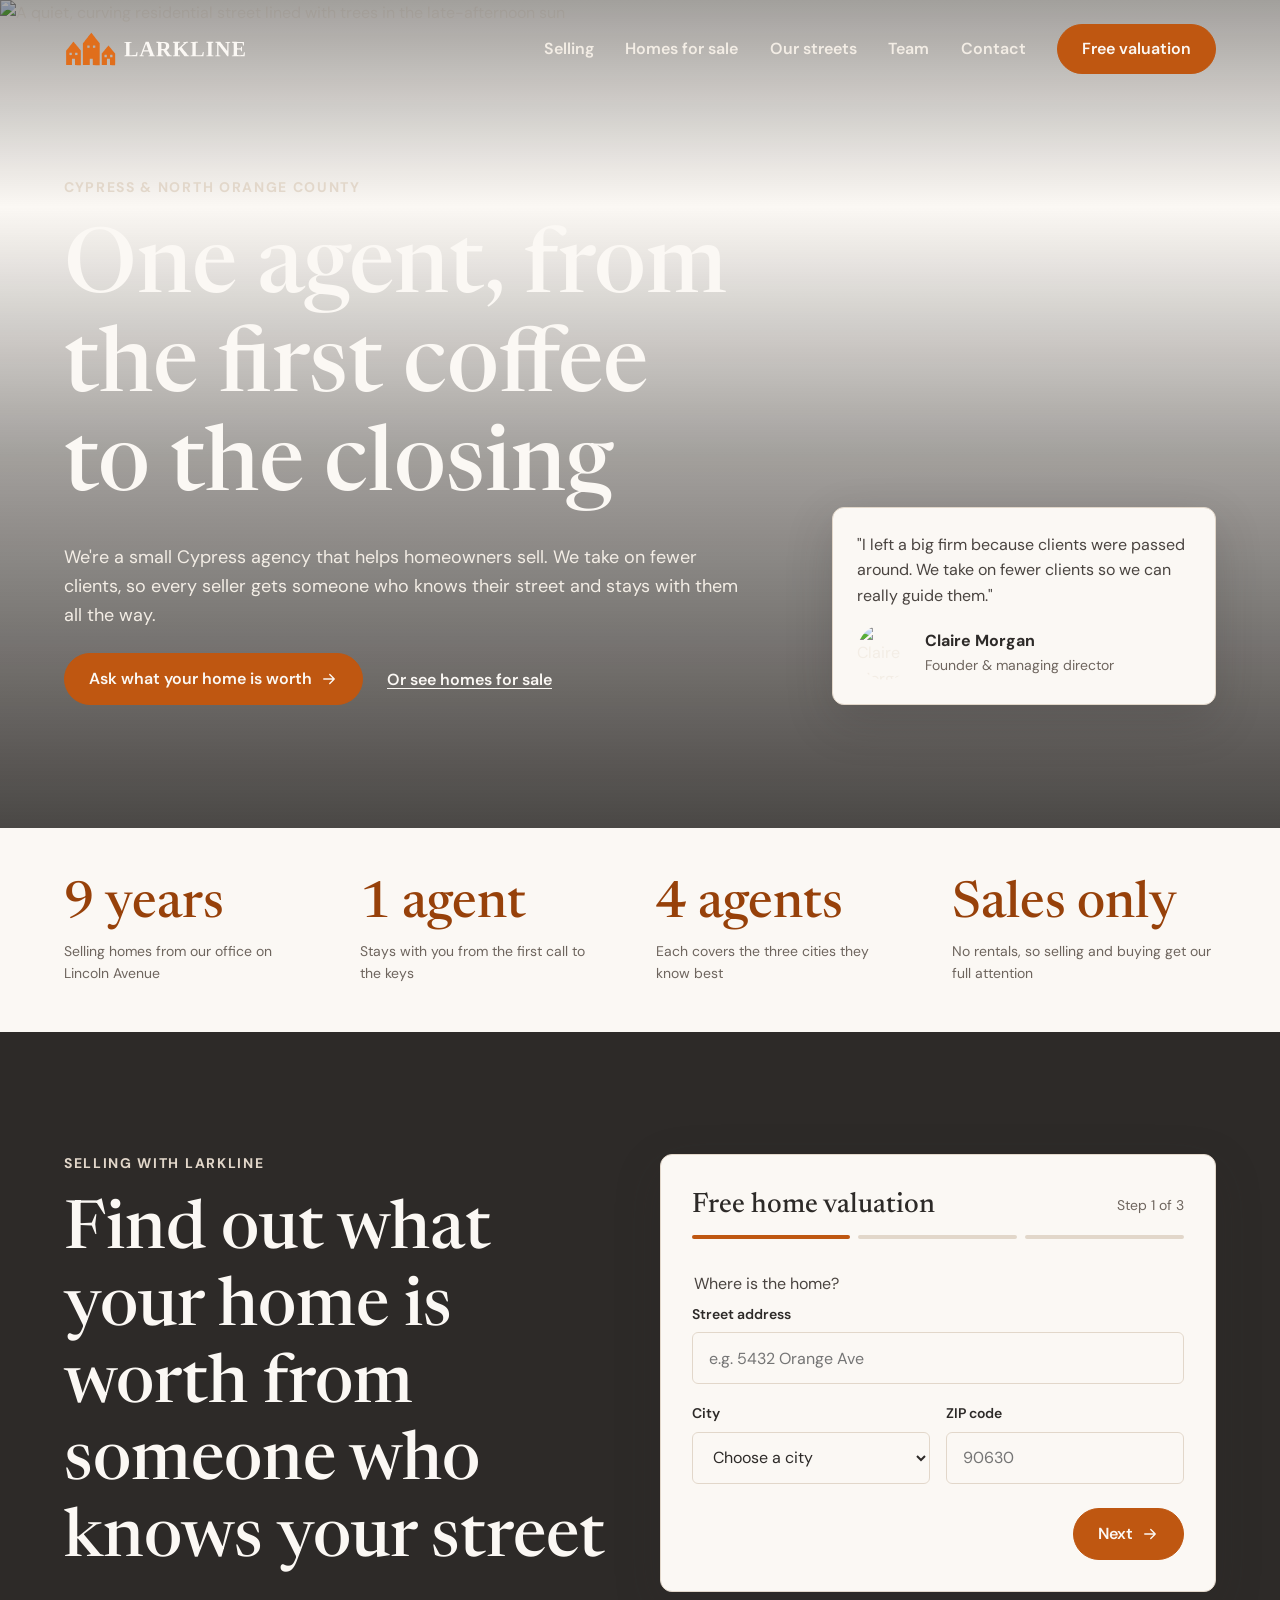
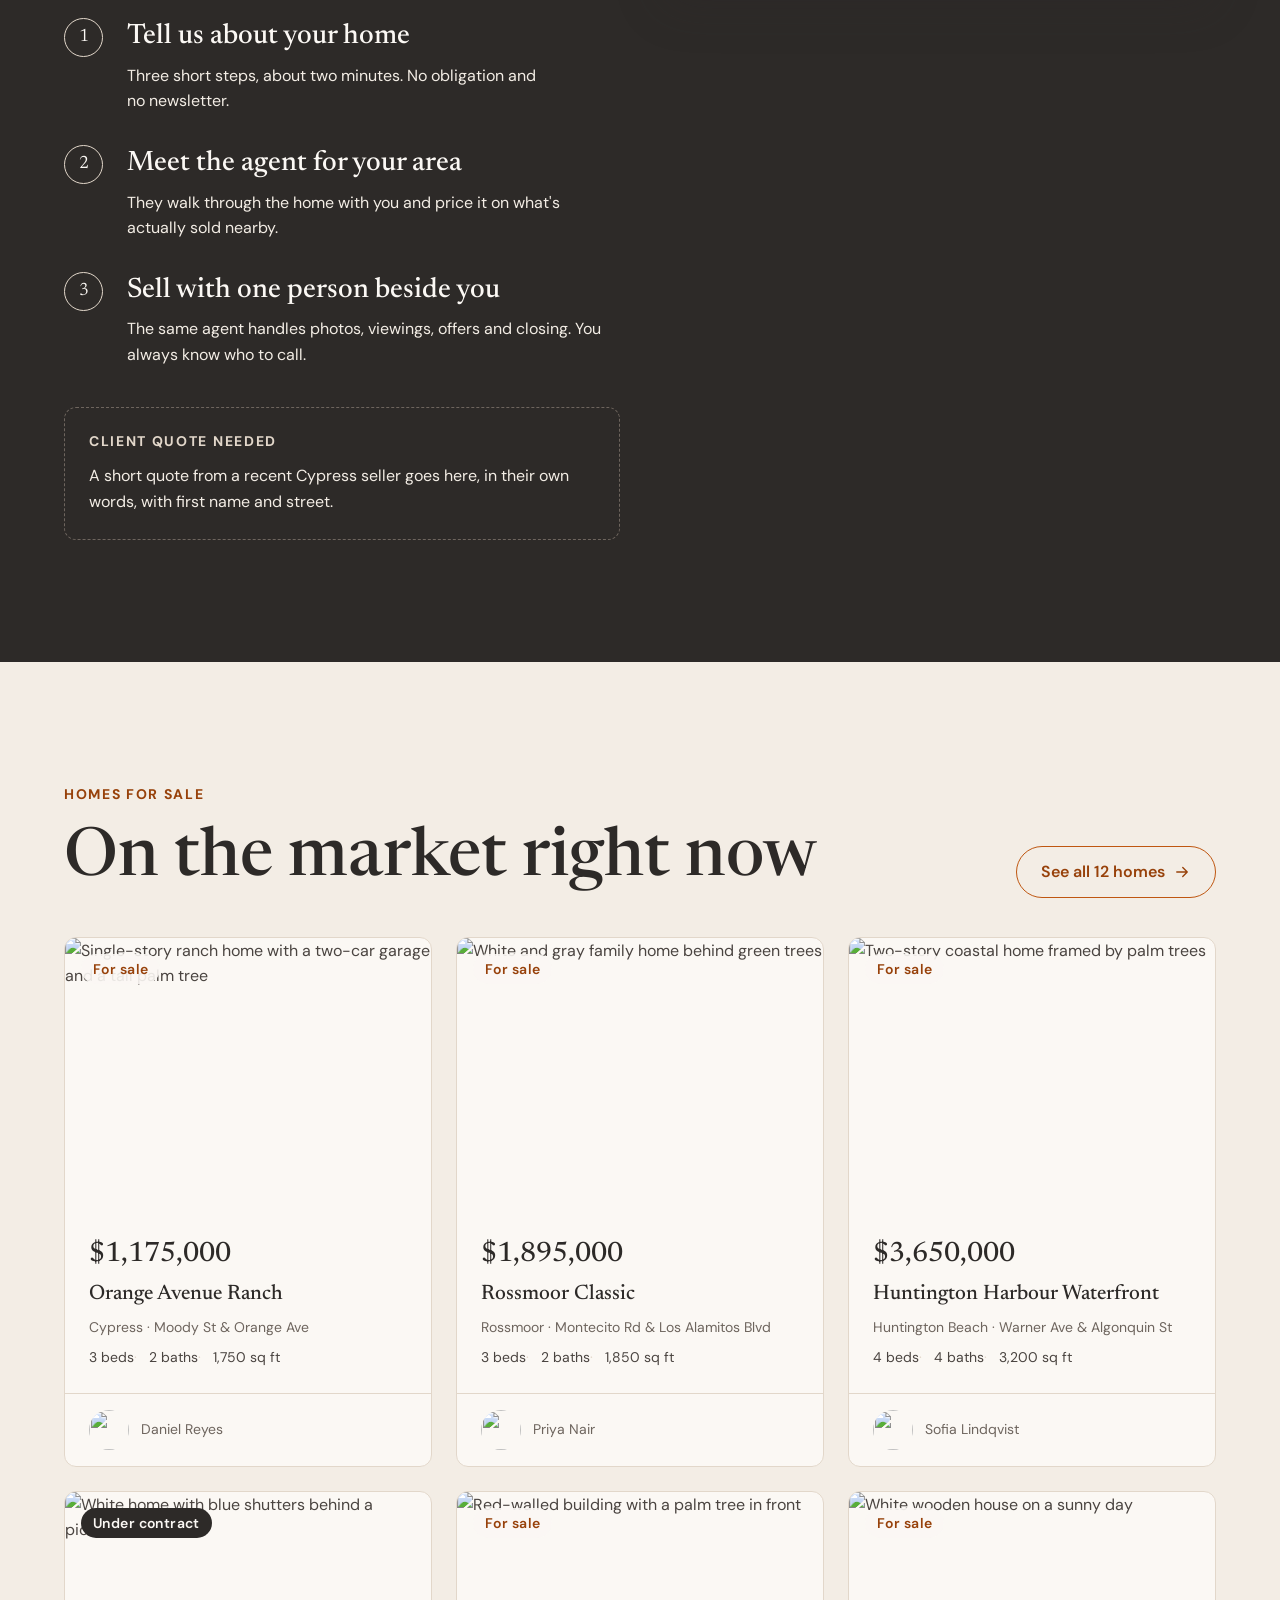
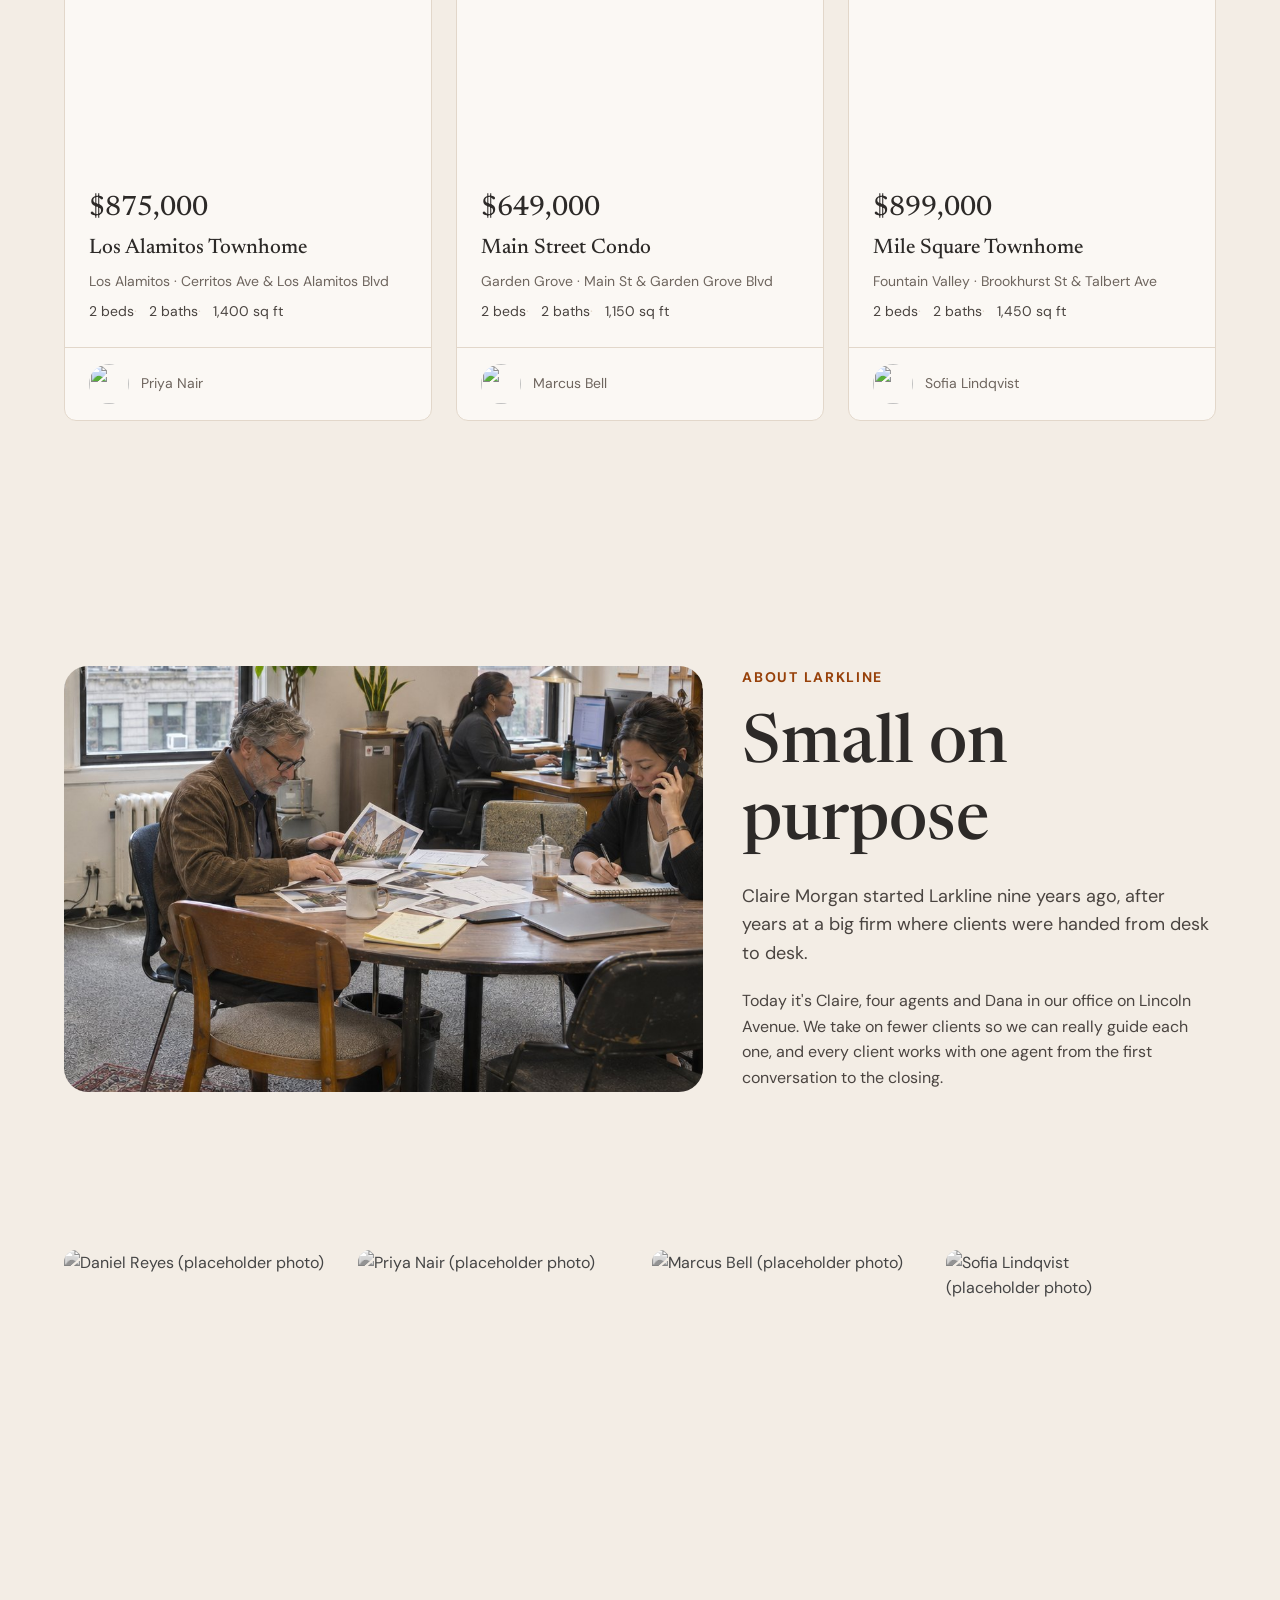
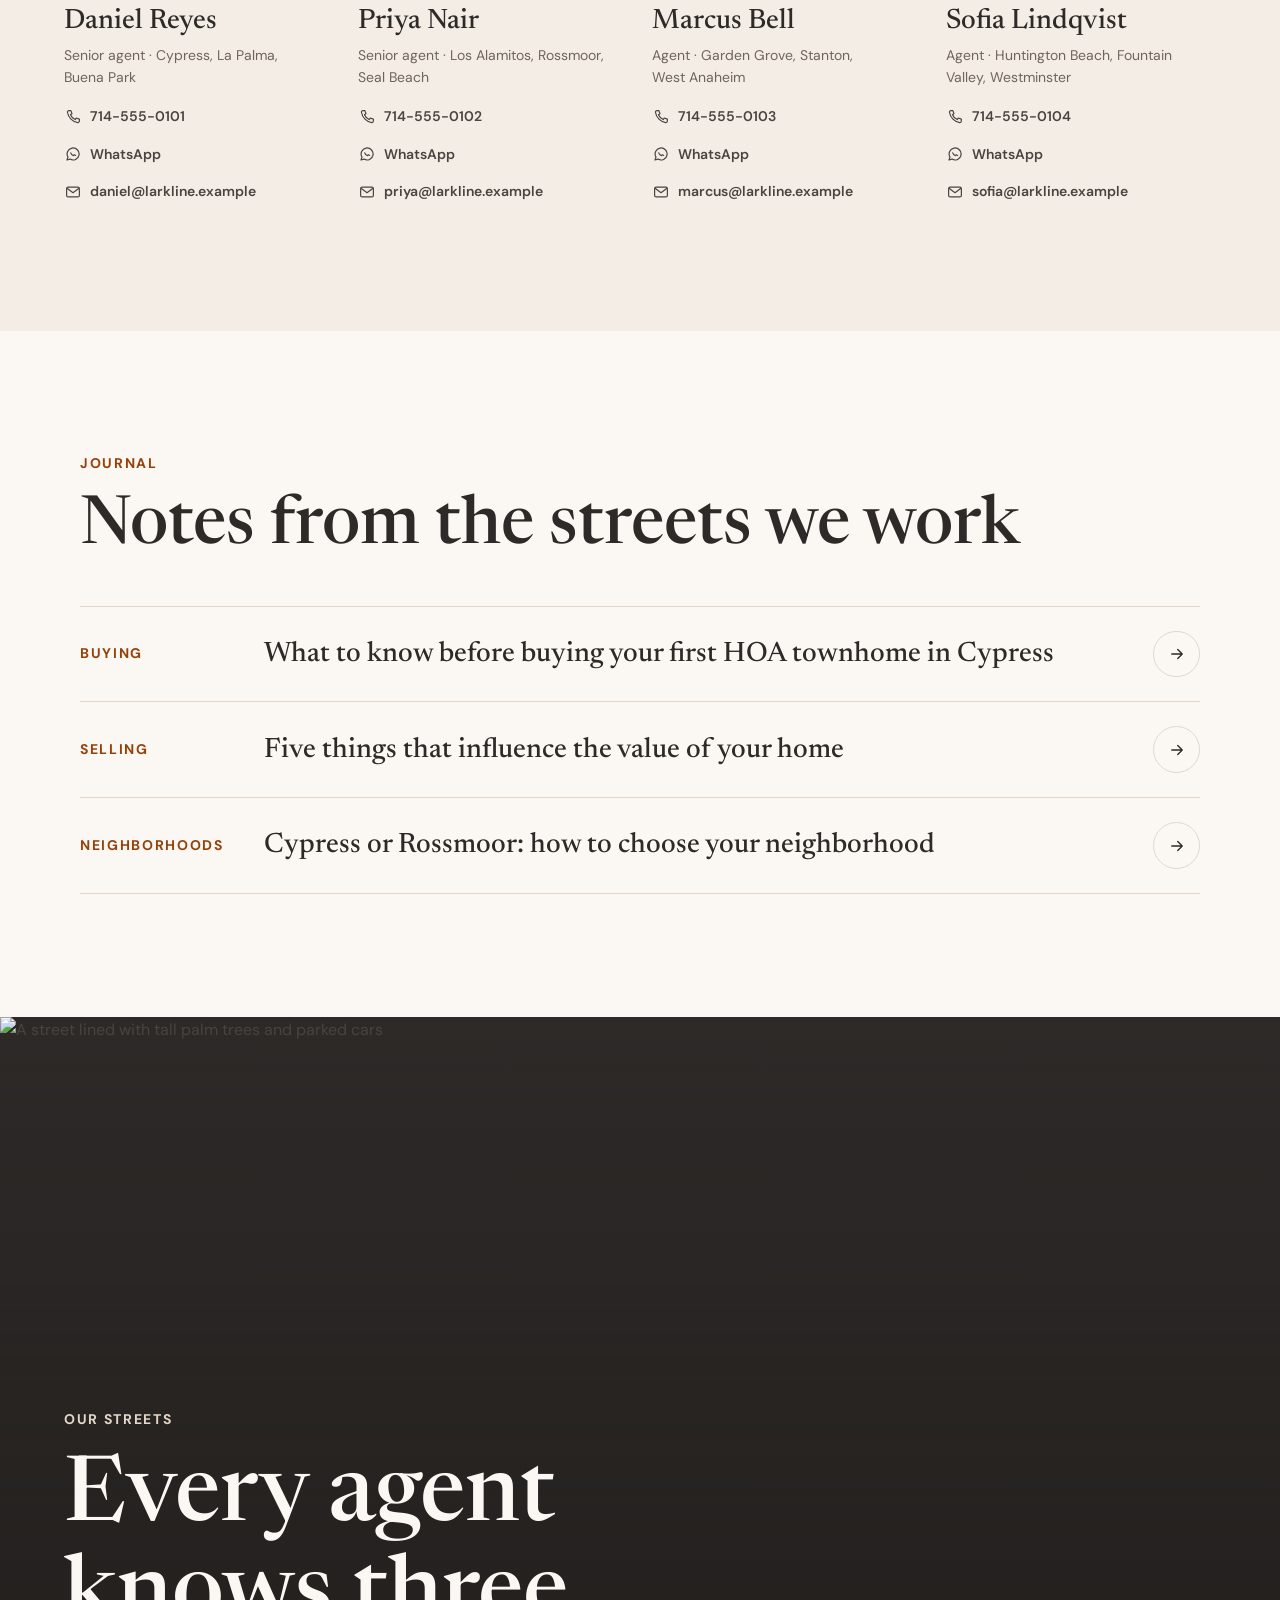
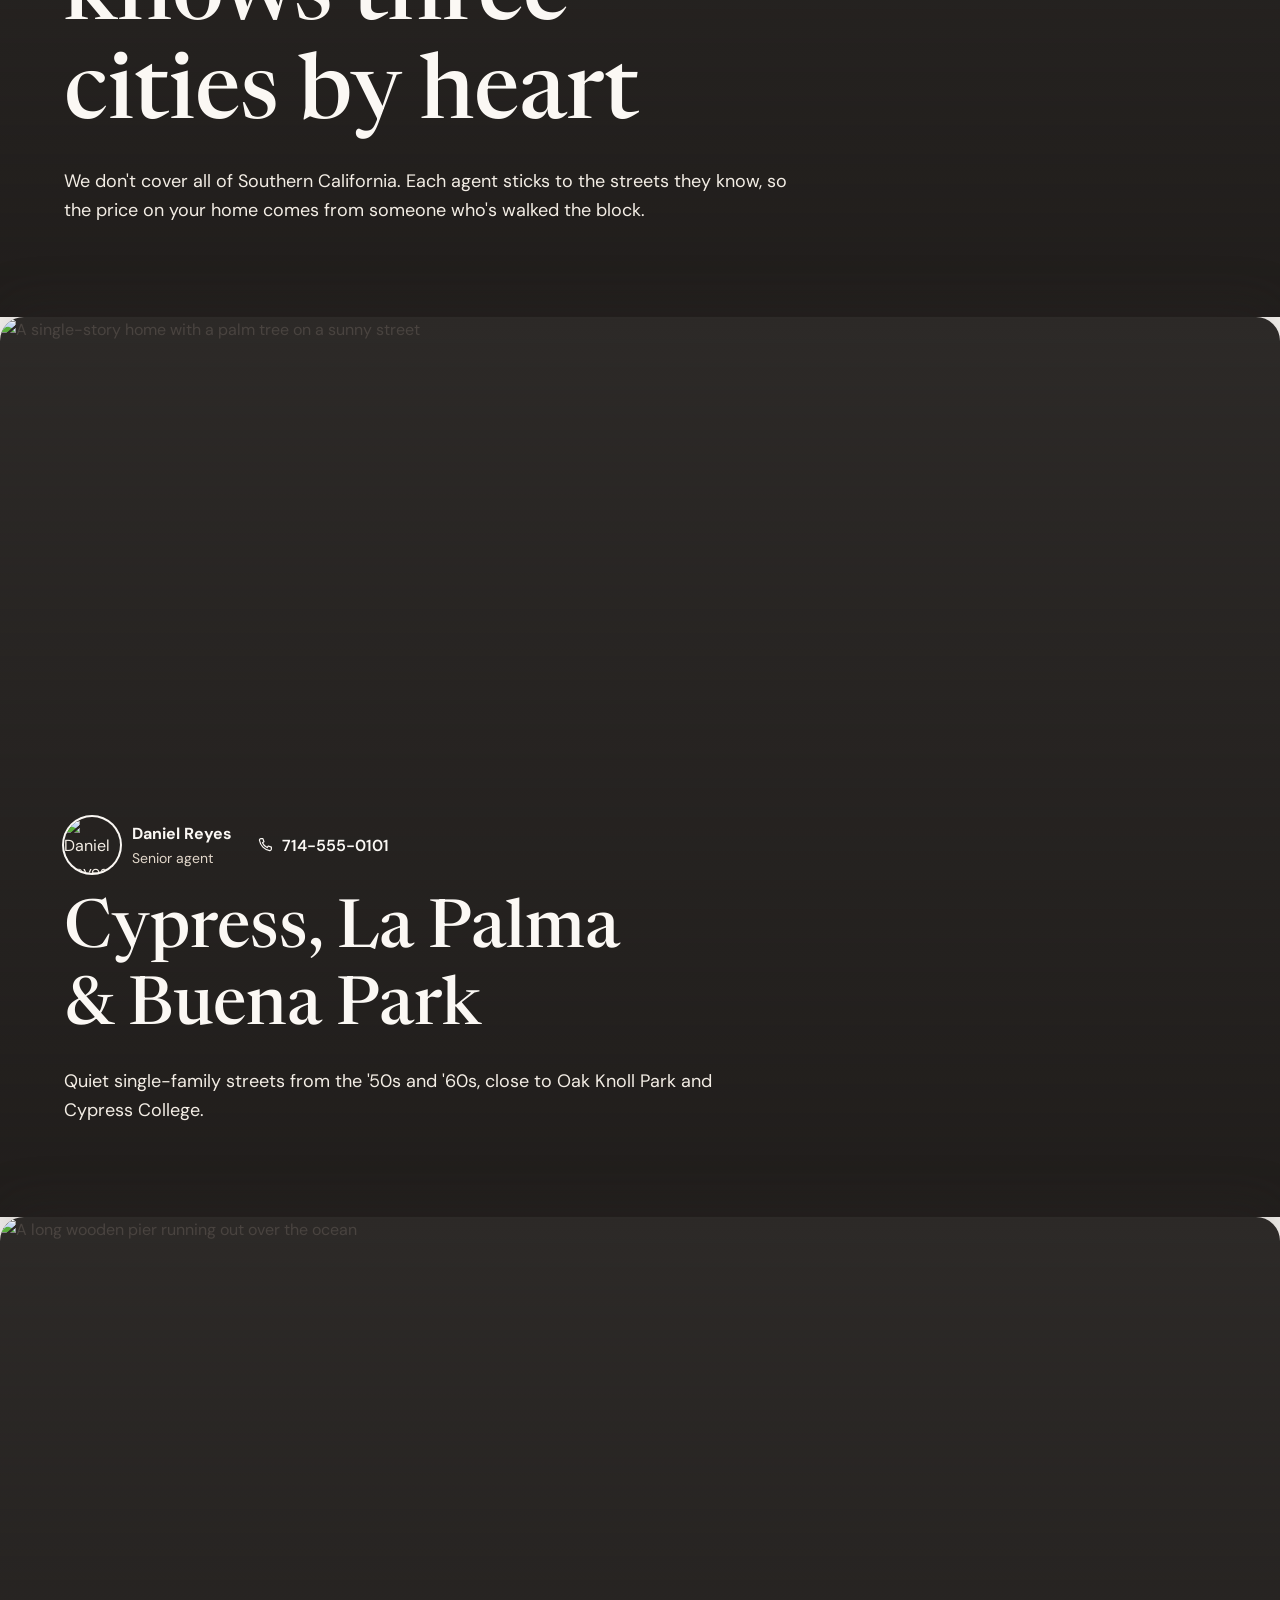
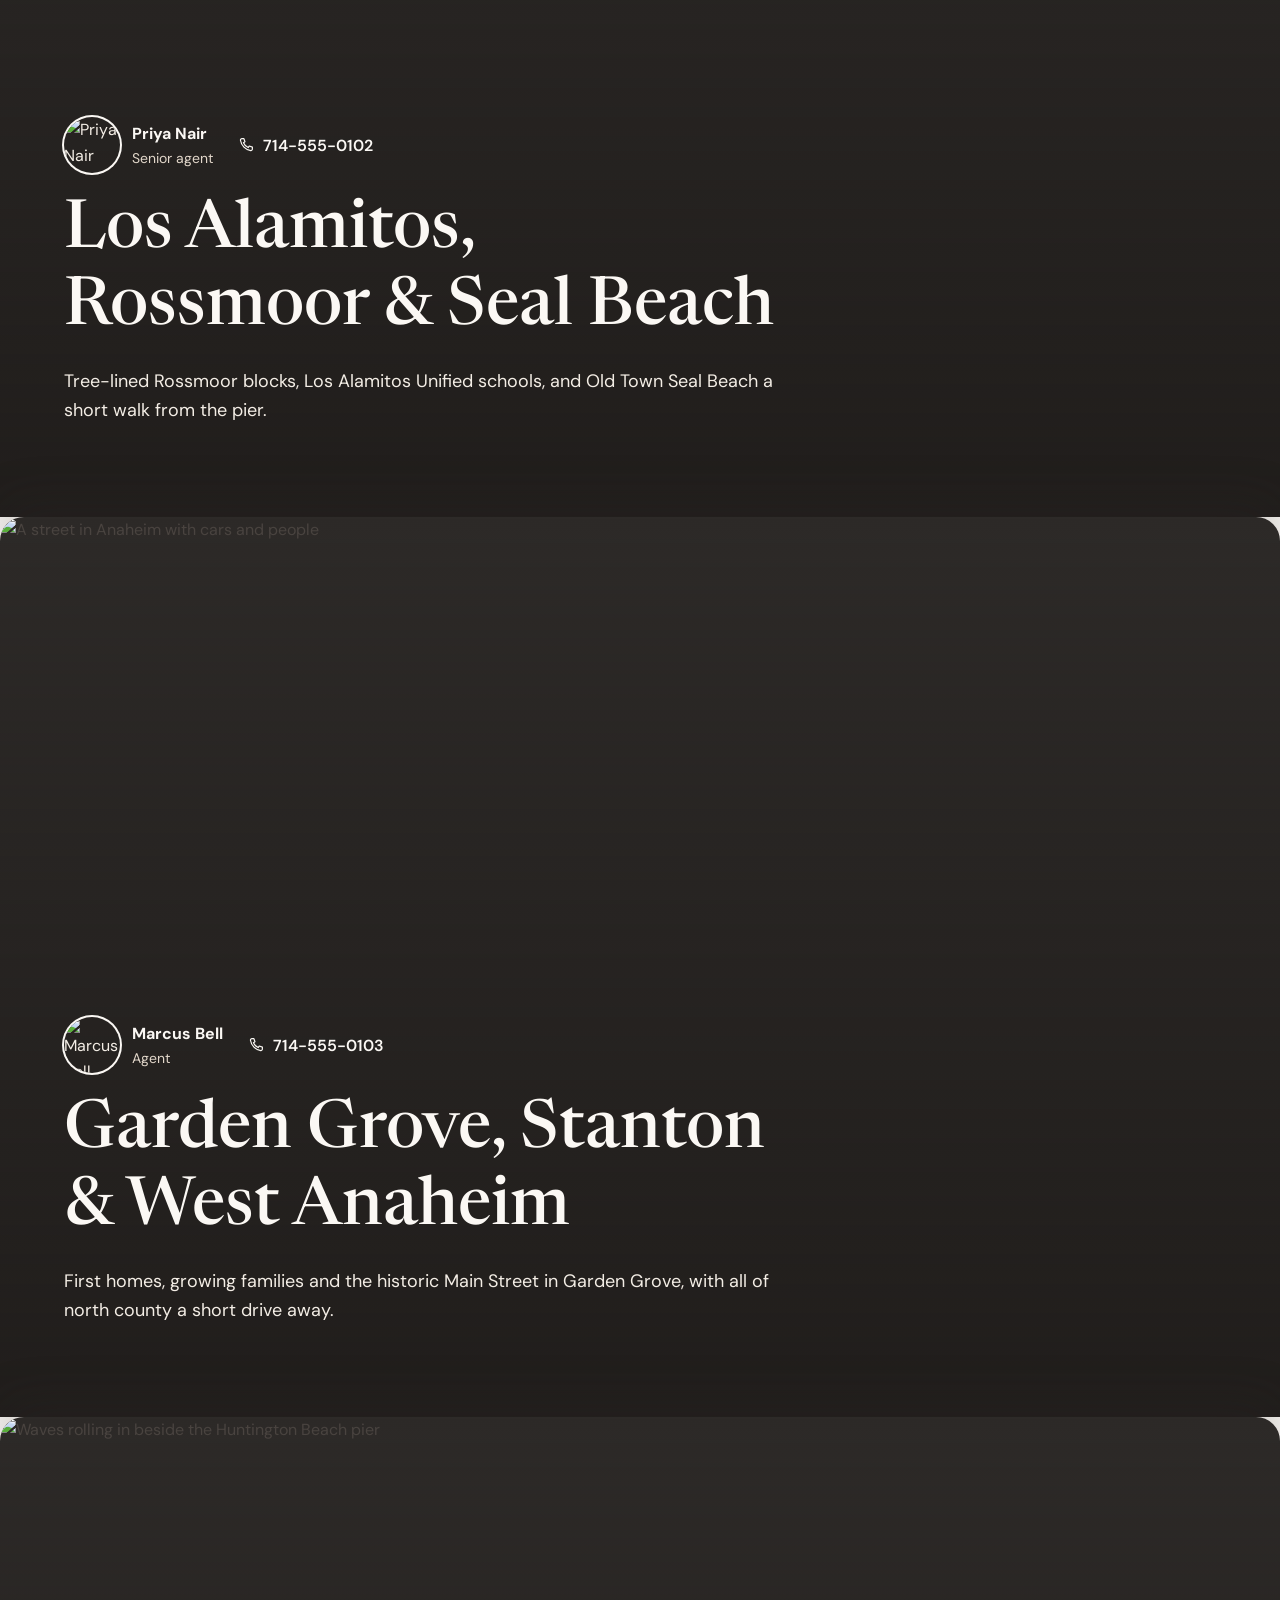
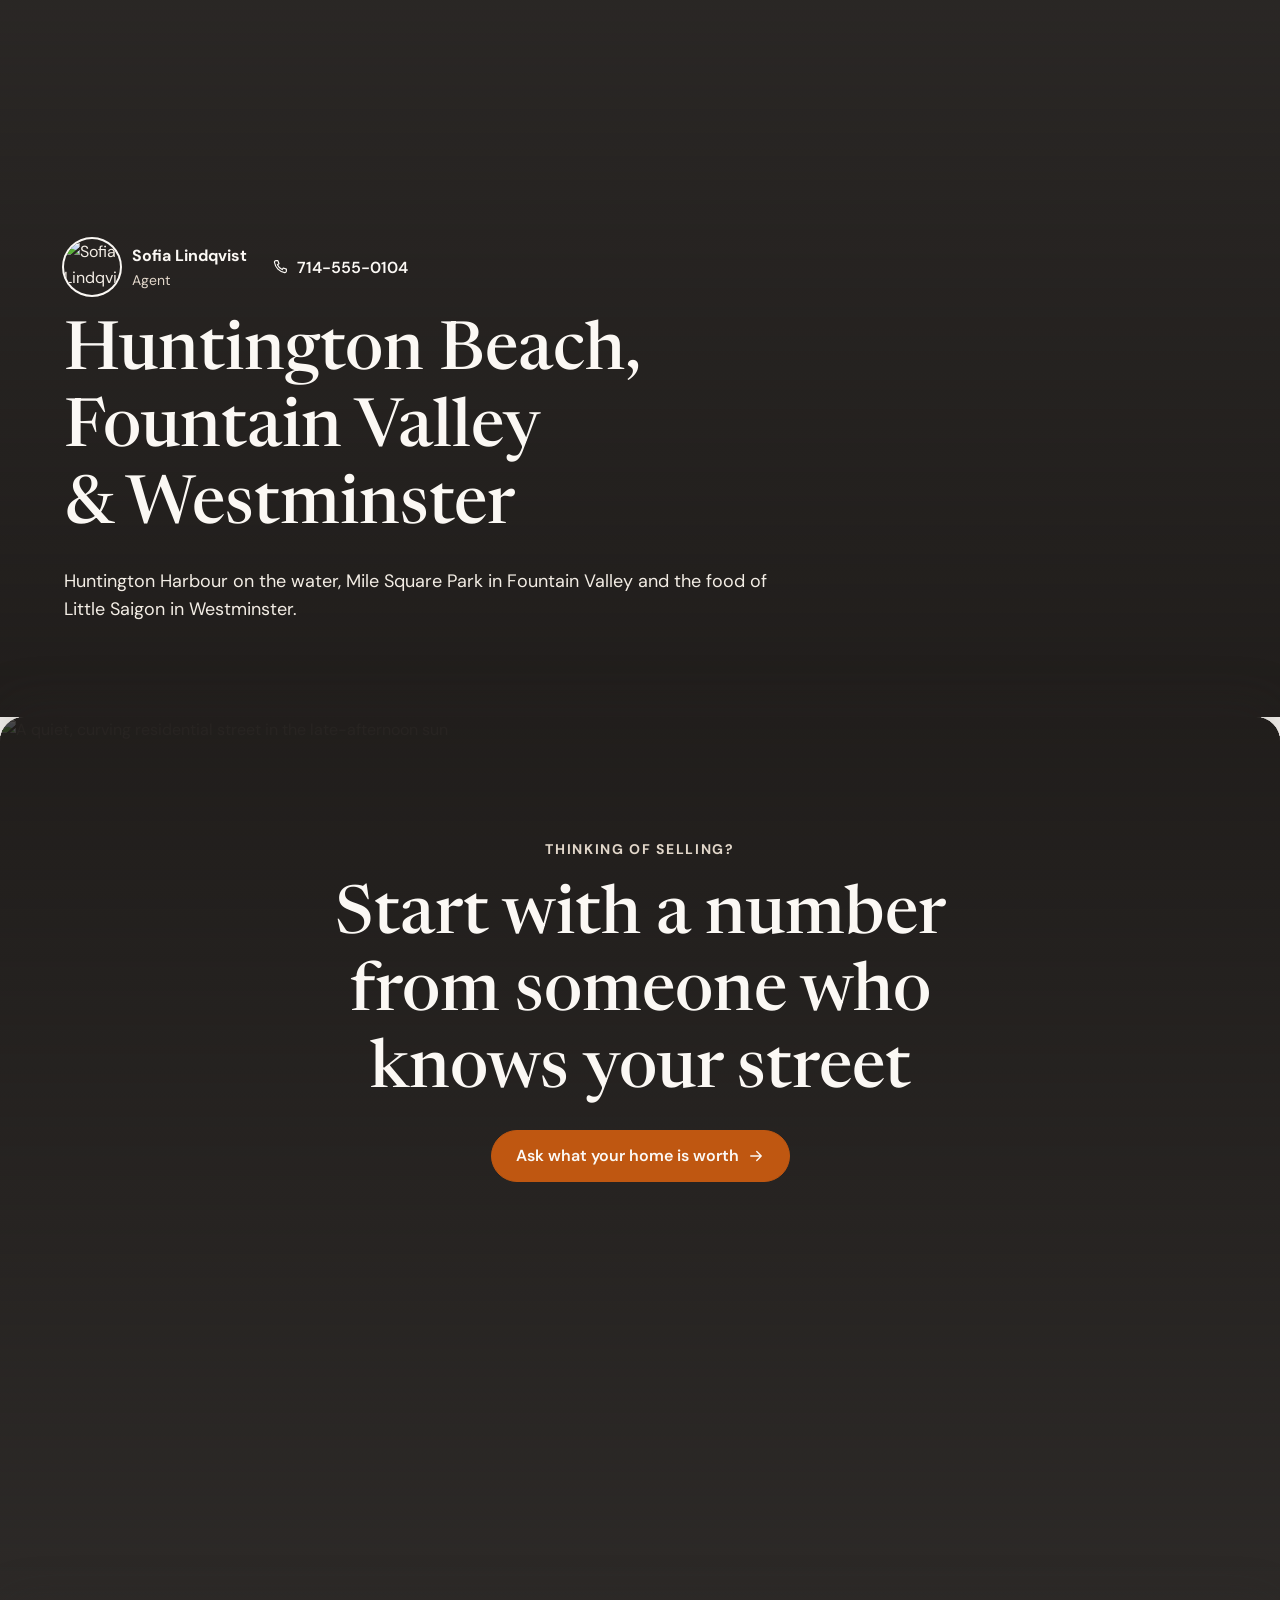
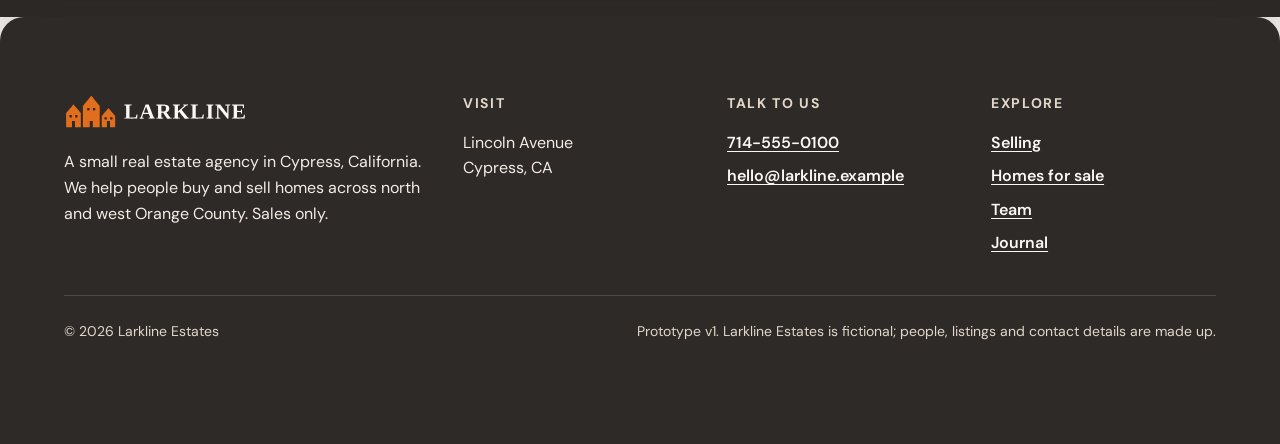
==== index.html @ e27bc814 "v2 changes" ====
<!doctype html>
<html lang="en">
<head>
  <meta charset="utf-8">
  <meta name="viewport" content="width=device-width, initial-scale=1">
  <title>Larkline Estates · Selling homes in Cypress and north Orange County</title>
  <meta name="description" content="A small Cypress real estate agency. One agent stays with you from the first coffee to the closing. Ask what your home is worth.">
  <link rel="preconnect" href="https://fonts.googleapis.com">
  <link rel="preconnect" href="https://fonts.gstatic.com" crossorigin>
  <link href="https://fonts.googleapis.com/css2?family=DM+Sans:opsz,wght@9..40,400;9..40,600;9..40,700&family=Newsreader:opsz,wght@6..72,400;6..72,500&display=swap" rel="stylesheet">
  <link rel="stylesheet" href="styles.css">
</head>
<body>

<!-- Icon set -->
<svg width="0" height="0" style="position:absolute" aria-hidden="true">
  <symbol id="i-arrow" viewBox="0 0 24 24"><path d="M5 12h14M13 6l6 6-6 6" fill="none" stroke="currentColor" stroke-width="1.8" stroke-linecap="round" stroke-linejoin="round"/></symbol>
  <symbol id="i-phone" viewBox="0 0 24 24"><path d="M6.6 3.5h2.6l1.4 4.2-2 1.4a12 12 0 0 0 6.3 6.3l1.4-2 4.2 1.4v2.6a2 2 0 0 1-2.2 2A16.5 16.5 0 0 1 4.6 5.7a2 2 0 0 1 2-2.2z" fill="none" stroke="currentColor" stroke-width="1.6" stroke-linejoin="round"/></symbol>
  <symbol id="i-chat" viewBox="0 0 24 24"><path d="M4 20l1.3-3.9A8 8 0 1 1 8 18.8L4 20z" fill="none" stroke="currentColor" stroke-width="1.6" stroke-linejoin="round"/><path d="M9 10.5c.5 1.6 2 3.1 3.6 3.6l1.1-1 1.8.8" fill="none" stroke="currentColor" stroke-width="1.6" stroke-linecap="round"/></symbol>
  <symbol id="i-mail" viewBox="0 0 24 24"><rect x="3.5" y="5.5" width="17" height="13" rx="2" fill="none" stroke="currentColor" stroke-width="1.6"/><path d="M4 7l8 6 8-6" fill="none" stroke="currentColor" stroke-width="1.6" stroke-linejoin="round"/></symbol>
  <symbol id="i-check" viewBox="0 0 24 24"><path d="M5 12.5l4.5 4.5L19 7.5" fill="none" stroke="currentColor" stroke-width="2" stroke-linecap="round" stroke-linejoin="round"/></symbol>
  <symbol id="i-close" viewBox="0 0 24 24"><path d="M6 6l12 12M18 6L6 18" fill="none" stroke="currentColor" stroke-width="1.8" stroke-linecap="round"/></symbol>
</svg>

<!-- ============ Header ============ -->
<header class="site-header boxed-l pad-tb-24 flex-row flex-align-center flex-justify-between gap-24 body-on-dark">
  <a class="logo-link" href="index.html" aria-label="Larkline Estates, home">
    <img class="logo-img" src="assets/logo-light.svg" alt="Larkline" width="878" height="169">
  </a>
  <input class="nav-toggle" type="checkbox" id="nav-toggle" aria-label="Open menu">
  <label class="nav-toggle-label heading-on-dark" for="nav-toggle" aria-hidden="true"><span class="nav-bars"></span></label>
  <nav class="nav-panel" aria-label="Main">
    <label class="nav-close" for="nav-toggle" aria-label="Close menu"><svg class="icon"><use href="#i-close"/></svg></label>
    <ul class="nav-list">
      <li><a class="nav-link" href="#selling">Selling</a></li>
      <li><a class="nav-link" href="#homes">Homes for sale</a></li>
      <li><a class="nav-link" href="#streets">Our streets</a></li>
      <li><a class="nav-link" href="#team">Team</a></li>
      <li><a class="nav-link" href="#contact">Contact</a></li>
    </ul>
    <a class="btn-solid" href="#valuation">Free valuation</a>
  </nav>
</header>

<main>

  <!-- ============ Hero ============ -->
  <section class="hero boxed-l pad-tb-128 body-on-dark" aria-labelledby="hero-title">
    <div class="hero-media">
      <img src="https://images.unsplash.com/photo-1616113364365-b6013f3dad25?auto=format&fit=crop&w=2000&q=75" alt="A quiet, curving residential street lined with trees in the late-afternoon sun" fetchpriority="high">
    </div>
    <div class="hero-shade"></div>
    <div class="hero-grid gap-40">
      <div class="hero-copy flex-column gap-24">
        <p class="sub-title subtitle-on-dark">Cypress &amp; north Orange County</p>
        <h1 id="hero-title" class="title-1 heading-on-dark">One agent, from the first coffee to the closing</h1>
        <p class="body-l">We're a small Cypress agency that helps homeowners sell. We take on fewer clients, so every seller gets someone who knows their street and stays with them all the way.</p>
        <div class="flex-row flex-wrap flex-align-center gap-24">
          <a class="btn-solid" href="#valuation">Ask what your home is worth <svg class="icon icon-arrow"><use href="#i-arrow"/></svg></a>
          <a class="text-link link-on-dark" href="#homes">Or see homes for sale</a>
        </div>
      </div>
      <figure class="hero-quote card pad-24 flex-column gap-16 shadow-l">
        <blockquote class="body-m body-on-light">
          <p>"I left a big firm because clients were passed around. We take on fewer clients so we can really guide them."</p>
        </blockquote>
        <figcaption class="flex-row flex-align-center gap-12">
          <img class="avatar-m" src="https://images.unsplash.com/photo-1580489944761-15a19d654956?auto=format&fit=crop&w=160&h=160&q=75" alt="Claire Morgan (placeholder photo)">
          <span class="flex-column">
            <span class="body-m heading-on-light"><strong>Claire Morgan</strong></span>
            <span class="body-s detail-on-light">Founder &amp; managing director</span>
          </span>
        </figcaption>
      </figure>
    </div>
  </section>

  <!-- ============ Facts ============ -->
  <section class="bg-light-1 boxed-l pad-tb-48" aria-label="Larkline in numbers">
    <ul class="facts-grid gap-32">
      <li class="flex-column gap-4">
        <span class="fact-number title-3">9 years</span>
        <span class="body-s detail-on-light">Selling homes from our office on Lincoln Avenue</span>
      </li>
      <li class="flex-column gap-4">
        <span class="fact-number title-3">1 agent</span>
        <span class="body-s detail-on-light">Stays with you from the first call to the keys</span>
      </li>
      <li class="flex-column gap-4">
        <span class="fact-number title-3">4 agents</span>
        <span class="body-s detail-on-light">Each covers the three cities they know best</span>
      </li>
      <li class="flex-column gap-4">
        <span class="fact-number title-3">Sales only</span>
        <span class="body-s detail-on-light">No rentals, so selling and buying get our full attention</span>
      </li>
    </ul>
  </section>

  <!-- ============ Selling + valuation ============ -->
  <section id="selling" class="bg-dark-1 boxed-l pad-tb-128 body-on-dark" aria-labelledby="selling-title">
    <div class="split-grid gap-40">
      <div class="flex-column gap-40">
        <div class="flex-column gap-20">
          <p class="sub-title subtitle-on-dark">Selling with Larkline</p>
          <h2 id="selling-title" class="title-2 heading-on-dark">Find out what your home is worth from someone who knows your street</h2>
        </div>
        <ol class="steps flex-column gap-32">
          <li class="step gap-16 reveal">
            <span class="step-number" aria-hidden="true">1</span>
            <div class="flex-column gap-8">
              <h3 class="title-5 heading-on-dark">Tell us about your home</h3>
              <p class="body-m">Three short steps, about two minutes. No obligation and no newsletter.</p>
            </div>
          </li>
          <li class="step gap-16 reveal">
            <span class="step-number" aria-hidden="true">2</span>
            <div class="flex-column gap-8">
              <h3 class="title-5 heading-on-dark">Meet the agent for your area</h3>
              <p class="body-m">They walk through the home with you and price it on what's actually sold nearby.</p>
            </div>
          </li>
          <li class="step gap-16 reveal">
            <span class="step-number" aria-hidden="true">3</span>
            <div class="flex-column gap-8">
              <h3 class="title-5 heading-on-dark">Sell with one person beside you</h3>
              <p class="body-m">The same agent handles photos, viewings, offers and closing. You always know who to call.</p>
            </div>
          </li>
        </ol>
        <!-- Proof placeholder: replace with a real seller quote -->
        <figure class="placeholder-note pad-24 flex-column gap-12">
          <p class="sub-title subtitle-on-dark">Client quote needed</p>
          <blockquote class="body-m">
            <p>A short quote from a recent Cypress seller goes here, in their own words, with first name and street.</p>
          </blockquote>
        </figure>
      </div>

      <!-- Valuation form: 3 steps -->
      <form id="valuation" class="valuation-form card pad-32 flex-column gap-24 shadow-l" data-step="1" novalidate aria-labelledby="form-title">
        <div class="form-progress-wrap flex-column gap-12">
          <div class="flex-row flex-justify-between flex-align-center gap-12">
            <h3 id="form-title" class="title-5 heading-on-light">Free home valuation</h3>
            <span class="body-s detail-on-light" data-step-label>Step 1 of 3</span>
          </div>
          <div class="form-progress gap-8" aria-hidden="true">
            <span class="progress-step"></span><span class="progress-step"></span><span class="progress-step"></span>
          </div>
        </div>

        <fieldset class="form-step gap-20" data-for="1">
          <legend class="body-m body-on-light pad-tb-8">Where is the home?</legend>
          <div class="field-group gap-8">
            <label class="field-label" for="f-street">Street address</label>
            <input class="field" id="f-street" name="street" autocomplete="street-address" placeholder="e.g. 5432 Orange Ave" required>
            <p class="field-error" id="e-street" hidden>Add the street address so we know which home it is.</p>
          </div>
          <div class="field-row gap-16">
            <div class="field-group gap-8">
              <label class="field-label" for="f-city">City</label>
              <select class="field" id="f-city" name="city" required>
                <option value="">Choose a city</option>
                <option>Cypress</option><option>La Palma</option><option>Buena Park</option>
                <option>Los Alamitos</option><option>Rossmoor</option><option>Seal Beach</option>
                <option>Garden Grove</option><option>Stanton</option><option>Anaheim</option>
                <option>Huntington Beach</option><option>Fountain Valley</option><option>Westminster</option>
              </select>
              <p class="field-error" id="e-city" hidden>Choose the city.</p>
            </div>
            <div class="field-group gap-8">
              <label class="field-label" for="f-zip">ZIP code</label>
              <input class="field" id="f-zip" name="zip" inputmode="numeric" autocomplete="postal-code" placeholder="90630">
            </div>
          </div>
        </fieldset>

        <fieldset class="form-step gap-20" data-for="2">
          <legend class="body-m body-on-light pad-tb-8">About the home</legend>
          <div class="field-group gap-8">
            <span class="field-label" id="l-type">Type of home</span>
            <div class="choice-group gap-8" role="radiogroup" aria-labelledby="l-type">
              <label class="choice"><input type="radio" name="type" value="house" checked>House</label>
              <label class="choice"><input type="radio" name="type" value="townhome">Townhome</label>
              <label class="choice"><input type="radio" name="type" value="condo">Condo</label>
            </div>
          </div>
          <div class="field-row gap-16">
            <div class="field-group gap-8">
              <label class="field-label" for="f-beds">Bedrooms</label>
              <select class="field" id="f-beds" name="beds"><option>1</option><option>2</option><option selected>3</option><option>4</option><option>5+</option></select>
            </div>
            <div class="field-group gap-8">
              <label class="field-label" for="f-when">When would you like to sell?</label>
              <select class="field" id="f-when" name="when"><option>Just curious</option><option>Within 3 months</option><option>3 to 12 months</option><option>Later than that</option></select>
            </div>
          </div>
        </fieldset>

        <fieldset class="form-step gap-20" data-for="3">
          <legend class="body-m body-on-light pad-tb-8">Who should we call?</legend>
          <div class="field-group gap-8">
            <label class="field-label" for="f-name">Your name</label>
            <input class="field" id="f-name" name="name" autocomplete="name" required>
            <p class="field-error" id="e-name" hidden>Add your name so your agent knows who to ask for.</p>
          </div>
          <div class="field-row gap-16">
            <div class="field-group gap-8">
              <label class="field-label" for="f-phone">Phone</label>
              <input class="field" id="f-phone" name="phone" type="tel" autocomplete="tel" required>
              <p class="field-error" id="e-phone" hidden>Add a phone number.</p>
            </div>
            <div class="field-group gap-8">
              <label class="field-label" for="f-email">Email</label>
              <input class="field" id="f-email" name="email" type="email" autocomplete="email" required>
              <p class="field-error" id="e-email" hidden>Check the email address.</p>
            </div>
          </div>
        </fieldset>

        <div class="form-step gap-16" data-for="done" role="status">
          <span class="done-mark"><svg class="icon"><use href="#i-check"/></svg></span>
          <h3 class="title-4 heading-on-light">Thanks, we've got it</h3>
          <p class="body-m body-on-light">Your request goes straight to the agent for your area, who will call you to set up a visit. Dana checks that every request gets an answer.</p>
          <p class="body-s detail-on-light">Prefer to talk now? Call the office on <a class="text-link link-on-light" href="tel:+17145550100">714-555-0100</a>.</p>
        </div>

        <div class="form-nav flex-row flex-justify-between flex-align-center gap-12" data-form-nav>
          <button class="btn-plain" type="button" data-back hidden>Back</button>
          <span></span>
          <button class="btn-solid" type="submit" data-next>Next <svg class="icon icon-arrow"><use href="#i-arrow"/></svg></button>
        </div>
      </form>
    </div>
  </section>

  <!-- ============ Homes for sale ============ -->
  <section id="homes" class="bg-light-2 boxed-l pad-tb-128 flex-column gap-40" aria-labelledby="homes-title">
    <div class="flex-row flex-wrap flex-align-end flex-justify-between gap-24">
      <div class="flex-column gap-16">
        <p class="sub-title subtitle-on-light">Homes for sale</p>
        <h2 id="homes-title" class="title-2 heading-on-light">On the market right now</h2>
      </div>
      <a class="btn-outline" href="#homes">See all 12 homes <svg class="icon icon-arrow"><use href="#i-arrow"/></svg></a>
    </div>

    <ul class="homes-grid gap-24">
      <li class="reveal">
        <a class="home-card" href="property.html">
          <div class="media-frame ratio-4-3">
            <img src="https://images.unsplash.com/photo-1523809040961-500fcd60697a?auto=format&fit=crop&w=900&q=75" alt="Single-story ranch home with a two-car garage and a tall palm tree" loading="lazy">
            <span class="media-badge badge-2">For sale</span>
          </div>
          <div class="home-card-body pad-24 flex-column gap-8">
            <p class="title-5 use-heading-font heading-on-light">$1,175,000</p>
            <h3 class="title-6 heading-on-light">Orange Avenue Ranch</h3>
            <p class="body-s detail-on-light">Cypress · Moody St &amp; Orange Ave</p>
            <ul class="meta-list flex-row flex-wrap body-s body-on-light"><li>3 beds</li><li>2 baths</li><li>1,750 sq ft</li></ul>
          </div>
          <div class="home-card-foot pad-lr-24 pad-tb-16 flex-row flex-align-center gap-12">
            <img class="avatar-s" src="https://images.unsplash.com/photo-1591818873794-ba8279c7da8a?auto=format&fit=crop&w=96&h=96&q=75" alt="" loading="lazy">
            <span class="body-s detail-on-light">Daniel Reyes</span>
          </div>
        </a>
      </li>
      <li class="reveal">
        <a class="home-card" href="property.html">
          <div class="media-frame ratio-4-3">
            <img src="https://images.unsplash.com/photo-1612312933146-06d98e301654?auto=format&fit=crop&w=900&q=75" alt="White and gray family home behind green trees" loading="lazy">
            <span class="media-badge badge-2">For sale</span>
          </div>
          <div class="home-card-body pad-24 flex-column gap-8">
            <p class="title-5 use-heading-font heading-on-light">$1,895,000</p>
            <h3 class="title-6 heading-on-light">Rossmoor Classic</h3>
            <p class="body-s detail-on-light">Rossmoor · Montecito Rd &amp; Los Alamitos Blvd</p>
            <ul class="meta-list flex-row flex-wrap body-s body-on-light"><li>3 beds</li><li>2 baths</li><li>1,850 sq ft</li></ul>
          </div>
          <div class="home-card-foot pad-lr-24 pad-tb-16 flex-row flex-align-center gap-12">
            <img class="avatar-s" src="https://images.unsplash.com/photo-1758600587815-b654d1405e83?auto=format&fit=crop&w=96&h=96&q=75" alt="" loading="lazy">
            <span class="body-s detail-on-light">Priya Nair</span>
          </div>
        </a>
      </li>
      <li class="reveal">
        <a class="home-card" href="property.html">
          <div class="media-frame ratio-4-3">
            <img src="https://images.unsplash.com/photo-1577618163295-29d57a40e2b2?auto=format&fit=crop&w=900&q=75" alt="Two-story coastal home framed by palm trees" loading="lazy">
            <span class="media-badge badge-2">For sale</span>
          </div>
          <div class="home-card-body pad-24 flex-column gap-8">
            <p class="title-5 use-heading-font heading-on-light">$3,650,000</p>
            <h3 class="title-6 heading-on-light">Huntington Harbour Waterfront</h3>
            <p class="body-s detail-on-light">Huntington Beach · Warner Ave &amp; Algonquin St</p>
            <ul class="meta-list flex-row flex-wrap body-s body-on-light"><li>4 beds</li><li>4 baths</li><li>3,200 sq ft</li></ul>
          </div>
          <div class="home-card-foot pad-lr-24 pad-tb-16 flex-row flex-align-center gap-12">
            <img class="avatar-s" src="https://images.unsplash.com/photo-1494790108377-be9c29b29330?auto=format&fit=crop&w=96&h=96&q=75" alt="" loading="lazy">
            <span class="body-s detail-on-light">Sofia Lindqvist</span>
          </div>
        </a>
      </li>
      <li class="reveal">
        <a class="home-card" href="property.html">
          <div class="media-frame ratio-4-3">
            <img src="https://images.unsplash.com/photo-1510627489930-0c1b0bfb6785?auto=format&fit=crop&w=900&q=75" alt="White home with blue shutters behind a picket fence" loading="lazy">
            <span class="media-badge badge-3">Under contract</span>
          </div>
          <div class="home-card-body pad-24 flex-column gap-8">
            <p class="title-5 use-heading-font heading-on-light">$875,000</p>
            <h3 class="title-6 heading-on-light">Los Alamitos Townhome</h3>
            <p class="body-s detail-on-light">Los Alamitos · Cerritos Ave &amp; Los Alamitos Blvd</p>
            <ul class="meta-list flex-row flex-wrap body-s body-on-light"><li>2 beds</li><li>2 baths</li><li>1,400 sq ft</li></ul>
          </div>
          <div class="home-card-foot pad-lr-24 pad-tb-16 flex-row flex-align-center gap-12">
            <img class="avatar-s" src="https://images.unsplash.com/photo-1758600587815-b654d1405e83?auto=format&fit=crop&w=96&h=96&q=75" alt="" loading="lazy">
            <span class="body-s detail-on-light">Priya Nair</span>
          </div>
        </a>
      </li>
      <li class="reveal">
        <a class="home-card" href="property.html">
          <div class="media-frame ratio-4-3">
            <img src="https://images.unsplash.com/photo-1687690450042-c35b67c3813b?auto=format&fit=crop&w=900&q=75" alt="Red-walled building with a palm tree in front" loading="lazy">
            <span class="media-badge badge-2">For sale</span>
          </div>
          <div class="home-card-body pad-24 flex-column gap-8">
            <p class="title-5 use-heading-font heading-on-light">$649,000</p>
            <h3 class="title-6 heading-on-light">Main Street Condo</h3>
            <p class="body-s detail-on-light">Garden Grove · Main St &amp; Garden Grove Blvd</p>
            <ul class="meta-list flex-row flex-wrap body-s body-on-light"><li>2 beds</li><li>2 baths</li><li>1,150 sq ft</li></ul>
          </div>
          <div class="home-card-foot pad-lr-24 pad-tb-16 flex-row flex-align-center gap-12">
            <img class="avatar-s" src="https://images.unsplash.com/photo-1758598497635-48cbbb1f6555?auto=format&fit=crop&w=96&h=96&q=75" alt="" loading="lazy">
            <span class="body-s detail-on-light">Marcus Bell</span>
          </div>
        </a>
      </li>
      <li class="reveal">
        <a class="home-card" href="property.html">
          <div class="media-frame ratio-4-3">
            <img src="https://images.unsplash.com/photo-1560990469-8addd0eb06fc?auto=format&fit=crop&w=900&q=75" alt="White wooden house on a sunny day" loading="lazy">
            <span class="media-badge badge-2">For sale</span>
          </div>
          <div class="home-card-body pad-24 flex-column gap-8">
            <p class="title-5 use-heading-font heading-on-light">$899,000</p>
            <h3 class="title-6 heading-on-light">Mile Square Townhome</h3>
            <p class="body-s detail-on-light">Fountain Valley · Brookhurst St &amp; Talbert Ave</p>
            <ul class="meta-list flex-row flex-wrap body-s body-on-light"><li>2 beds</li><li>2 baths</li><li>1,450 sq ft</li></ul>
          </div>
          <div class="home-card-foot pad-lr-24 pad-tb-16 flex-row flex-align-center gap-12">
            <img class="avatar-s" src="https://images.unsplash.com/photo-1494790108377-be9c29b29330?auto=format&fit=crop&w=96&h=96&q=75" alt="" loading="lazy">
            <span class="body-s detail-on-light">Sofia Lindqvist</span>
          </div>
        </a>
      </li>
    </ul>
  </section>

  <!-- ============ About + team ============ -->
  <section id="team" class="bg-light-2 boxed-l pad-tb-128 flex-column gap-40" aria-labelledby="team-title">
    <div class="about-grid gap-40">
      <figure class="media-frame ratio-3-2 rounded-l reveal">
        <img class="focus-bottom" src="assets/office.jpg" alt="Larkline agents at work around a shared table in the office" loading="lazy">
      </figure>
      <div class="flex-column gap-20">
        <p class="sub-title subtitle-on-light">About Larkline</p>
        <h2 id="team-title" class="title-2 heading-on-light">Small on purpose</h2>
        <p class="body-l body-on-light">Claire Morgan started Larkline nine years ago, after years at a big firm where clients were handed from desk to desk.</p>
        <p class="body-m body-on-light">Today it's Claire, four agents and Dana in our office on Lincoln Avenue. We take on fewer clients so we can really guide each one, and every client works with one agent from the first conversation to the closing.</p>
      </div>
    </div>

    <hr class="divider">

    <ul class="team-grid gap-24">
      <li class="agent-card flex-column gap-16 reveal">
        <div class="media-frame ratio-4-5 rounded-m agent-photo"><img src="https://images.unsplash.com/photo-1591818873794-ba8279c7da8a?auto=format&fit=crop&w=600&q=75" alt="Daniel Reyes (placeholder photo)" loading="lazy"></div>
        <div class="flex-column gap-4">
          <h3 class="title-5 heading-on-light">Daniel Reyes</h3>
          <p class="body-s detail-on-light">Senior agent · Cypress, La Palma, Buena Park</p>
        </div>
        <ul class="contact-list flex-column gap-8">
          <li><a class="contact-link" href="tel:+17145550101"><svg class="icon"><use href="#i-phone"/></svg>714-555-0101</a></li>
          <li><a class="contact-link" href="https://wa.me/17145550111"><svg class="icon"><use href="#i-chat"/></svg>WhatsApp</a></li>
          <li><a class="contact-link" href="mailto:daniel@larkline.example"><svg class="icon"><use href="#i-mail"/></svg>daniel@larkline.example</a></li>
        </ul>
      </li>
      <li class="agent-card flex-column gap-16 reveal">
        <div class="media-frame ratio-4-5 rounded-m agent-photo"><img src="https://images.unsplash.com/photo-1758600587815-b654d1405e83?auto=format&fit=crop&w=600&q=75" alt="Priya Nair (placeholder photo)" loading="lazy"></div>
        <div class="flex-column gap-4">
          <h3 class="title-5 heading-on-light">Priya Nair</h3>
          <p class="body-s detail-on-light">Senior agent · Los Alamitos, Rossmoor, Seal Beach</p>
        </div>
        <ul class="contact-list flex-column gap-8">
          <li><a class="contact-link" href="tel:+17145550102"><svg class="icon"><use href="#i-phone"/></svg>714-555-0102</a></li>
          <li><a class="contact-link" href="https://wa.me/17145550112"><svg class="icon"><use href="#i-chat"/></svg>WhatsApp</a></li>
          <li><a class="contact-link" href="mailto:priya@larkline.example"><svg class="icon"><use href="#i-mail"/></svg>priya@larkline.example</a></li>
        </ul>
      </li>
      <li class="agent-card flex-column gap-16 reveal">
        <div class="media-frame ratio-4-5 rounded-m agent-photo"><img src="https://images.unsplash.com/photo-1758598497635-48cbbb1f6555?auto=format&fit=crop&w=600&q=75" alt="Marcus Bell (placeholder photo)" loading="lazy"></div>
        <div class="flex-column gap-4">
          <h3 class="title-5 heading-on-light">Marcus Bell</h3>
          <p class="body-s detail-on-light">Agent · Garden Grove, Stanton, West Anaheim</p>
        </div>
        <ul class="contact-list flex-column gap-8">
          <li><a class="contact-link" href="tel:+17145550103"><svg class="icon"><use href="#i-phone"/></svg>714-555-0103</a></li>
          <li><a class="contact-link" href="https://wa.me/17145550113"><svg class="icon"><use href="#i-chat"/></svg>WhatsApp</a></li>
          <li><a class="contact-link" href="mailto:marcus@larkline.example"><svg class="icon"><use href="#i-mail"/></svg>marcus@larkline.example</a></li>
        </ul>
      </li>
      <li class="agent-card flex-column gap-16 reveal">
        <div class="media-frame ratio-4-5 rounded-m agent-photo"><img src="https://images.unsplash.com/photo-1494790108377-be9c29b29330?auto=format&fit=crop&w=600&q=75" alt="Sofia Lindqvist (placeholder photo)" loading="lazy"></div>
        <div class="flex-column gap-4">
          <h3 class="title-5 heading-on-light">Sofia Lindqvist</h3>
          <p class="body-s detail-on-light">Agent · Huntington Beach, Fountain Valley, Westminster</p>
        </div>
        <ul class="contact-list flex-column gap-8">
          <li><a class="contact-link" href="tel:+17145550104"><svg class="icon"><use href="#i-phone"/></svg>714-555-0104</a></li>
          <li><a class="contact-link" href="https://wa.me/17145550114"><svg class="icon"><use href="#i-chat"/></svg>WhatsApp</a></li>
          <li><a class="contact-link" href="mailto:sofia@larkline.example"><svg class="icon"><use href="#i-mail"/></svg>sofia@larkline.example</a></li>
        </ul>
      </li>
    </ul>
  </section>

  <!-- ============ Journal ============ -->
  <section id="journal" class="bg-light-1 boxed-m pad-tb-128 flex-column gap-40" aria-labelledby="journal-title">
    <div class="flex-column gap-16">
      <p class="sub-title subtitle-on-light">Journal</p>
      <h2 id="journal-title" class="title-2 heading-on-light">Notes from the streets we work</h2>
    </div>
    <ul class="article-list">
      <li>
        <a class="article-row pad-tb-24 gap-24" href="#journal">
          <span class="article-label sub-title subtitle-on-light">Buying</span>
          <span class="article-title title-5 use-heading-font heading-on-light">What to know before buying your first HOA townhome in Cypress</span>
          <span class="article-arrow" aria-hidden="true"><svg class="icon icon-arrow"><use href="#i-arrow"/></svg></span>
        </a>
      </li>
      <li>
        <a class="article-row pad-tb-24 gap-24" href="#journal">
          <span class="article-label sub-title subtitle-on-light">Selling</span>
          <span class="article-title title-5 use-heading-font heading-on-light">Five things that influence the value of your home</span>
          <span class="article-arrow" aria-hidden="true"><svg class="icon icon-arrow"><use href="#i-arrow"/></svg></span>
        </a>
      </li>
      <li>
        <a class="article-row pad-tb-24 gap-24" href="#journal">
          <span class="article-label sub-title subtitle-on-light">Neighborhoods</span>
          <span class="article-title title-5 use-heading-font heading-on-light">Cypress or Rossmoor: how to choose your neighborhood</span>
          <span class="article-arrow" aria-hidden="true"><svg class="icon icon-arrow"><use href="#i-arrow"/></svg></span>
        </a>
      </li>
    </ul>
  </section>

</main>

  <!-- ============ Our streets: sticky overlap stack (runs into the footer) ============ -->
  <div class="stack" data-stack>
    <section class="stack-panel bg-dark-1" id="streets" aria-label="Our streets">
      <div class="stack-inner">
        <div class="stack-media"><img src="https://images.unsplash.com/photo-1722410141941-5b483806917e?auto=format&fit=crop&w=2000&q=72" alt="A street lined with tall palm trees and parked cars" loading="lazy"></div>
        <div class="stack-shade"></div>
        <div class="stack-content boxed-l pad-tb-96 flex-column gap-20 body-on-dark">
          <p class="sub-title subtitle-on-dark">Our streets</p>
          <h2 class="title-1 heading-on-dark stack-title">Every agent knows three cities by heart</h2>
          <p class="body-l stack-text">We don't cover all of Southern California. Each agent sticks to the streets they know, so the price on your home comes from someone who's walked the block.</p>
        </div>
      </div>
      <div class="stack-dim" aria-hidden="true"></div>
    </section>
    <section class="stack-panel bg-dark-1" aria-label="Cypress, La Palma and Buena Park">
      <div class="stack-inner">
        <div class="stack-media"><img src="https://images.unsplash.com/photo-1692133216537-b4584e14fb7c?auto=format&fit=crop&w=2000&q=72" alt="A single-story home with a palm tree on a sunny street" loading="lazy"></div>
        <div class="stack-shade"></div>
        <div class="stack-content boxed-l pad-tb-96 flex-column gap-20 body-on-dark">
          <div class="flex-row flex-wrap flex-align-center gap-24">
            <div class="flex-row flex-align-center gap-12">
              <img class="avatar-m stack-avatar" src="https://images.unsplash.com/photo-1591818873794-ba8279c7da8a?auto=format&fit=crop&w=160&h=160&q=75" alt="Daniel Reyes (placeholder photo)" loading="lazy">
              <div class="flex-column">
                <span class="body-m heading-on-dark"><strong>Daniel Reyes</strong></span>
                <span class="body-s detail-on-dark">Senior agent</span>
              </div>
            </div>
            <a class="contact-link-on-dark" href="tel:+17145550101"><svg class="icon"><use href="#i-phone"/></svg>714-555-0101</a>
          </div>
          <h3 class="title-2 heading-on-dark stack-title">Cypress, La Palma &amp; Buena Park</h3>
          <p class="body-l stack-text">Quiet single-family streets from the '50s and '60s, close to Oak Knoll Park and Cypress College.</p>
        </div>
      </div>
      <div class="stack-dim" aria-hidden="true"></div>
    </section>
    <section class="stack-panel bg-dark-1" aria-label="Los Alamitos, Rossmoor and Seal Beach">
      <div class="stack-inner">
        <div class="stack-media"><img src="https://images.unsplash.com/photo-1574715076013-3e106b9538b0?auto=format&fit=crop&w=2000&q=72" alt="A long wooden pier running out over the ocean" loading="lazy"></div>
        <div class="stack-shade"></div>
        <div class="stack-content boxed-l pad-tb-96 flex-column gap-20 body-on-dark">
          <div class="flex-row flex-wrap flex-align-center gap-24">
            <div class="flex-row flex-align-center gap-12">
              <img class="avatar-m stack-avatar" src="https://images.unsplash.com/photo-1758600587815-b654d1405e83?auto=format&fit=crop&w=160&h=160&q=75" alt="Priya Nair (placeholder photo)" loading="lazy">
              <div class="flex-column">
                <span class="body-m heading-on-dark"><strong>Priya Nair</strong></span>
                <span class="body-s detail-on-dark">Senior agent</span>
              </div>
            </div>
            <a class="contact-link-on-dark" href="tel:+17145550102"><svg class="icon"><use href="#i-phone"/></svg>714-555-0102</a>
          </div>
          <h3 class="title-2 heading-on-dark stack-title">Los Alamitos, Rossmoor &amp; Seal Beach</h3>
          <p class="body-l stack-text">Tree-lined Rossmoor blocks, Los Alamitos Unified schools, and Old Town Seal Beach a short walk from the pier.</p>
        </div>
      </div>
      <div class="stack-dim" aria-hidden="true"></div>
    </section>
    <section class="stack-panel bg-dark-1" aria-label="Garden Grove, Stanton and West Anaheim">
      <div class="stack-inner">
        <div class="stack-media"><img src="https://images.unsplash.com/photo-1655269478288-e8863c56787f?auto=format&fit=crop&w=2000&q=72" alt="A street in Anaheim with cars and people" loading="lazy"></div>
        <div class="stack-shade"></div>
        <div class="stack-content boxed-l pad-tb-96 flex-column gap-20 body-on-dark">
          <div class="flex-row flex-wrap flex-align-center gap-24">
            <div class="flex-row flex-align-center gap-12">
              <img class="avatar-m stack-avatar" src="https://images.unsplash.com/photo-1758598497635-48cbbb1f6555?auto=format&fit=crop&w=160&h=160&q=75" alt="Marcus Bell (placeholder photo)" loading="lazy">
              <div class="flex-column">
                <span class="body-m heading-on-dark"><strong>Marcus Bell</strong></span>
                <span class="body-s detail-on-dark">Agent</span>
              </div>
            </div>
            <a class="contact-link-on-dark" href="tel:+17145550103"><svg class="icon"><use href="#i-phone"/></svg>714-555-0103</a>
          </div>
          <h3 class="title-2 heading-on-dark stack-title">Garden Grove, Stanton &amp; West Anaheim</h3>
          <p class="body-l stack-text">First homes, growing families and the historic Main Street in Garden Grove, with all of north county a short drive away.</p>
        </div>
      </div>
      <div class="stack-dim" aria-hidden="true"></div>
    </section>
    <section class="stack-panel bg-dark-1" aria-label="Huntington Beach, Fountain Valley and Westminster">
      <div class="stack-inner">
        <div class="stack-media"><img src="https://images.unsplash.com/photo-1510301727687-449bada59d5d?auto=format&fit=crop&w=2000&q=72" alt="Waves rolling in beside the Huntington Beach pier" loading="lazy"></div>
        <div class="stack-shade"></div>
        <div class="stack-content boxed-l pad-tb-96 flex-column gap-20 body-on-dark">
          <div class="flex-row flex-wrap flex-align-center gap-24">
            <div class="flex-row flex-align-center gap-12">
              <img class="avatar-m stack-avatar" src="https://images.unsplash.com/photo-1494790108377-be9c29b29330?auto=format&fit=crop&w=160&h=160&q=75" alt="Sofia Lindqvist (placeholder photo)" loading="lazy">
              <div class="flex-column">
                <span class="body-m heading-on-dark"><strong>Sofia Lindqvist</strong></span>
                <span class="body-s detail-on-dark">Agent</span>
              </div>
            </div>
            <a class="contact-link-on-dark" href="tel:+17145550104"><svg class="icon"><use href="#i-phone"/></svg>714-555-0104</a>
          </div>
          <h3 class="title-2 heading-on-dark stack-title">Huntington Beach, Fountain Valley &amp; Westminster</h3>
          <p class="body-l stack-text">Huntington Harbour on the water, Mile Square Park in Fountain Valley and the food of Little Saigon in Westminster.</p>
        </div>
      </div>
      <div class="stack-dim" aria-hidden="true"></div>
    </section>
    <section class="stack-panel bg-dark-1" aria-label="Thinking of selling?">
      <div class="stack-inner">
        <div class="stack-media"><img src="https://images.unsplash.com/photo-1616113364365-b6013f3dad25?auto=format&fit=crop&w=2000&q=72" alt="A quiet, curving residential street in the late-afternoon sun" loading="lazy"></div>
        <div class="stack-shade-top"></div>
        <div class="stack-content-top boxed-l pad-tb-128 flex-column gap-20 body-on-dark flex-align-center text-center">
          <p class="sub-title subtitle-on-dark">Thinking of selling?</p>
          <h2 class="title-2 heading-on-dark stack-title narrow">Start with a number from someone who knows your street</h2>
          <a class="btn-solid" href="#valuation">Ask what your home is worth <svg class="icon icon-arrow"><use href="#i-arrow"/></svg></a>
        </div>
      </div>
      <div class="stack-dim" aria-hidden="true"></div>
    </section>

  <!-- ============ Footer: the last layer of the stack ============ -->
  <footer id="contact" class="stack-layer bg-dark-1 boxed-l pad-tb-80 flex-column gap-40 body-on-dark">
    <div class="footer-grid gap-40">
      <div class="footer-brand flex-column gap-20">
        <img class="logo-img" src="assets/logo-light.svg" alt="Larkline" width="878" height="169" loading="lazy">
        <p class="body-m narrow">A small real estate agency in Cypress, California. We help people buy and sell homes across north and west Orange County. Sales only.</p>
      </div>
      <div class="flex-column gap-16">
        <h2 class="sub-title subtitle-on-dark">Visit</h2>
        <p class="body-m">Lincoln Avenue<br>Cypress, CA</p>
      </div>
      <div class="flex-column gap-16">
        <h2 class="sub-title subtitle-on-dark">Talk to us</h2>
        <ul class="footer-list flex-column gap-8 body-m">
          <li><a class="text-link link-on-dark" href="tel:+17145550100">714-555-0100</a></li>
          <li><a class="text-link link-on-dark" href="mailto:hello@larkline.example">hello@larkline.example</a></li>
        </ul>
      </div>
      <div class="flex-column gap-16">
        <h2 class="sub-title subtitle-on-dark">Explore</h2>
        <ul class="footer-list flex-column gap-8 body-m">
          <li><a class="text-link link-on-dark" href="#selling">Selling</a></li>
          <li><a class="text-link link-on-dark" href="#homes">Homes for sale</a></li>
          <li><a class="text-link link-on-dark" href="#team">Team</a></li>
          <li><a class="text-link link-on-dark" href="#journal">Journal</a></li>
        </ul>
      </div>
    </div>
    <div class="footer-bottom pad-tb-24 flex-row flex-wrap flex-justify-between gap-16 body-s detail-on-dark">
      <p>© 2026 Larkline Estates</p>
      <p>Prototype v1. Larkline Estates is fictional; people, listings and contact details are made up.</p>
    </div>
  </footer>
  </div>

<script>
/* Valuation form: three steps, inline errors, no double submits. Prototype only: nothing is sent. */
(function () {
  var form = document.getElementById('valuation');
  if (!form) return;
  var nextBtn = form.querySelector('[data-next]');
  var backBtn = form.querySelector('[data-back]');
  var label = form.querySelector('[data-step-label]');
  var nav = form.querySelector('[data-form-nav]');
  var required = { 1: ['street', 'city'], 2: [], 3: ['name', 'phone', 'email'] };

  function setStep(n) {
    form.dataset.step = n;
    if (n === 'done') { nav.hidden = true; return; }
    label.textContent = 'Step ' + n + ' of 3';
    backBtn.hidden = n === 1;
    nextBtn.firstChild.textContent = n === 3 ? 'Send my request ' : 'Next ';
  }
  function valid(n) {
    var ok = true;
    required[n].forEach(function (name) {
      var field = form.elements[name];
      var good = field.value.trim() !== '' && (field.type !== 'email' || /.+@.+\..+/.test(field.value));
      field.setAttribute('aria-invalid', good ? 'false' : 'true');
      var err = document.getElementById('e-' + name);
      if (err) err.hidden = good;
      if (!good && ok) { field.focus(); ok = false; }
    });
    return ok;
  }
  form.addEventListener('submit', function (e) {
    e.preventDefault();
    var n = Number(form.dataset.step);
    if (!valid(n)) return;
    if (n < 3) { setStep(n + 1); return; }
    nextBtn.disabled = true;               /* prevent double submit */
    nextBtn.firstChild.textContent = 'Sending ';
    setTimeout(function () { setStep('done'); }, 700);
  });
  backBtn.addEventListener('click', function () { setStep(Number(form.dataset.step) - 1); });
  form.addEventListener('input', function (e) {
    if (e.target.getAttribute('aria-invalid') === 'true' && e.target.value.trim() !== '') {
      e.target.setAttribute('aria-invalid', 'false');
      var err = document.getElementById('e-' + e.target.name);
      if (err) err.hidden = true;
    }
  });
})();

/* Sticky overlap stack: passive scroll + requestAnimationFrame, no library */
(function () {
  var stack = document.querySelector('[data-stack]');
  if (!stack) return;
  var layers = Array.prototype.slice.call(stack.children).filter(function (el) {
    return el.classList.contains('stack-panel') || el.classList.contains('stack-layer');
  });
  var ticking = false;
  function update() {
    ticking = false;
    var vh = window.innerHeight;
    for (var i = 0; i < layers.length - 1; i++) {
      var panel = layers[i];
      if (!panel.classList.contains('stack-panel')) continue;
      var next = layers[i + 1];
      var top = next.getBoundingClientRect().top;
      var p = (vh - top) / vh;
      p = p < 0 ? 0 : (p > 1 ? 1 : p);
      panel.style.setProperty('--p', p.toFixed(3));
    }
  }
  function request() {
    if (!ticking) { ticking = true; window.requestAnimationFrame(update); }
  }
  window.addEventListener('scroll', request, { passive: true });
  window.addEventListener('resize', request, { passive: true });
  update();
})();

/* Close the mobile menu after choosing a link */
document.querySelectorAll('.nav-panel a').forEach(function (a) {
  a.addEventListener('click', function () { document.getElementById('nav-toggle').checked = false; });
});
</script>
</body>
</html>
---- styles.css ----
/* ==========================================================================
   Larkline Estates · Prototype v1
   Built on the LWPR CSS framework.
   Order: variables, base tags, framework classes, project classes.
   Title scale: modular, 1.2 on mobile (360px) to 1.333 on desktop (1120px).
   ========================================================================== */

:root {
  /* Colors: warm charcoal and cream from the logo, orange for the main action.
     The logo orange (#E06E1C) is too light for white button text, so the UI uses
     a slightly deeper burnt orange that passes contrast. The logo itself is untouched. */
  --primary-brand-1: #BF5711;
  --primary-brand-2: #97410A;
  --primary-light-1: #FBF8F4;
  --primary-light-2: #F3EDE5;
  --primary-light-3: #E2D7CA;
  --primary-dark-1: #2D2A28;
  --primary-dark-2: #4A4440;
  --primary-dark-3: #6E655E;
  --primary-transparent-1: #BF57111F;

  /* Project color tokens (overlays and soft tints, all from the same hues) */
  --overlay-dark-strong: #1E1B19CC;
  --overlay-dark-soft: #1E1B1900;
  --overlay-dark-mid: #1E1B1966;
  --tint-dark-1: #2D2A2814;
  --tint-light-1: #FBF8F426;
  --tint-light-2: #FBF8F4E6;
  --shadow-tint-s: #2D2A2814;
  --shadow-tint-m: #2D2A281F;
  --shadow-tint-l: #2D2A2833;

  /* Sizes: fixed 4pt scale */
  --size-0: 0rem;
  --size-4: 0.25rem;
  --size-8: 0.5rem;
  --size-12: 0.75rem;
  --size-16: 1rem;
  --size-20: 1.25rem;
  --size-24: 1.5rem;
  --size-32: clamp(1.75rem, 1.662rem + 0.376vw, 2rem);
  --size-40: clamp(2.125rem, 1.993rem + 0.563vw, 2.5rem);
  --size-48: clamp(2.5rem, 2.324rem + 0.751vw, 3rem);
  --size-64: clamp(3.25rem, 2.986rem + 1.127vw, 4rem);
  --size-80: clamp(3.875rem, 3.479rem + 1.69vw, 5rem);
  --size-96: clamp(4.5rem, 3.972rem + 2.254vw, 6rem);
  --size-128: clamp(5.8rem, 5.025rem + 3.305vw, 8rem);
  --size-160: clamp(7rem, 5.944rem + 4.507vw, 10rem);

  /* Font sizes */
  --title-subtitle: 0.875rem;
  --body-size-l: 1.125rem;
  --body-size-m: 1rem;
  --body-size-s: 0.875rem;
  --title-size-1: clamp(3rem, 1.7566rem + 5.5263vw, 5.625rem);
  --title-size-2: clamp(2.5rem, 1.7007rem + 3.5526vw, 4.1875rem);
  --title-size-3: clamp(2.0625rem, 1.5296rem + 2.3684vw, 3.1875rem);
  --title-size-4: clamp(1.75rem, 1.4539rem + 1.3158vw, 2.375rem);
  --title-size-5: clamp(1.4375rem, 1.2895rem + 0.6579vw, 1.75rem);
  --title-size-6: clamp(1.1875rem, 1.1283rem + 0.2632vw, 1.3125rem);

  /* Fonts */
  --heading-font: "Newsreader", Georgia, serif;
  --body-font: "DM Sans", system-ui, sans-serif;
  --heading-weight: 500;
  --body-weight: 400;
  --strong-weight: 600;

  /* Radius: soft, calm, never bubbly */
  --button-radius: 9999px;
  --radius-s: 0.375rem;
  --radius-m: 0.75rem;
  --radius-l: 1.5rem;

  /* Project tokens */
  --border-width: 1px;
  --border-width-thick: 2px;
  --header-height: 5.5rem;
  --avatar-s: 2.5rem;
  --avatar-m: 3.5rem;
  --icon-size: 1.125rem;
  --field-height: 3.25rem;
  --content-narrow: 38rem;
  --hero-min-height: 92vh;
  --logo-width: 11.5rem;
  --ease: cubic-bezier(0.22, 0.61, 0.36, 1);
  --speed-fast: 180ms;
  --speed-medium: 400ms;
  --speed-slow: 900ms;
  --speed-hero: 2400ms;
  --hero-copy-width: 46rem;
  --quote-width: 24rem;
  --article-label-width: 10rem;
  --panel-width: 23rem;
  --stack-height: 100vh;
  --stack-scale-depth: 0.06;
  --stack-dim-max: 0.55;
  --stack-lift: var(--size-48);
}

/* ==========================================================================
   Base tags
   ========================================================================== */

*, *::before, *::after { box-sizing: border-box; }

html { scroll-behavior: smooth; }

body {
  margin: var(--size-0);
  font-family: var(--body-font);
  font-size: var(--body-size-m);
  font-weight: var(--body-weight);
  line-height: 160%;
  color: var(--primary-dark-2);
  background-color: var(--primary-light-1);
  -webkit-font-smoothing: antialiased;
  overflow-x: clip;
}

h1, h2, h3, h4, h5, h6 {
  margin: var(--size-0);
  font-family: var(--heading-font);
  font-weight: var(--heading-weight);
  text-wrap: balance;
}
h1 { font-size: var(--title-size-1); line-height: 110%; }
h2 { font-size: var(--title-size-2); line-height: 115%; }
h3 { font-size: var(--title-size-3); line-height: 120%; }
h4 { font-size: var(--title-size-4); line-height: 125%; }
h5 { font-size: var(--title-size-5); line-height: 130%; }
h6 { font-size: var(--title-size-6); line-height: 130%; }

p, ul, ol { margin: var(--size-0); text-wrap: pretty; }
ul, ol { padding: var(--size-0); }
img { display: block; max-width: 100%; }
a { color: inherit; }
figure, blockquote { margin: var(--size-0); }
button, input, select, textarea { font: inherit; }
[hidden] { display: none !important; }

:focus-visible {
  outline: var(--border-width-thick) solid var(--primary-brand-1);
  outline-offset: var(--size-4);
}

/* ==========================================================================
   Framework: typography size
   ========================================================================== */

.title-1 { font-size: var(--title-size-1); font-weight: var(--heading-weight); line-height: 110%; }
.title-2 { font-size: var(--title-size-2); font-weight: var(--heading-weight); line-height: 115%; }
.title-3 { font-size: var(--title-size-3); font-weight: var(--heading-weight); line-height: 120%; }
.title-4 { font-size: var(--title-size-4); font-weight: var(--heading-weight); line-height: 125%; }
.title-5 { font-size: var(--title-size-5); font-weight: var(--heading-weight); line-height: 130%; }
.title-6 { font-size: var(--title-size-6); font-weight: var(--heading-weight); line-height: 130%; }
.body-l { font-size: var(--body-size-l); font-weight: var(--body-weight); line-height: 160%; }
.body-m { font-size: var(--body-size-m); font-weight: var(--body-weight); line-height: 160%; }
.body-s { font-size: var(--body-size-s); font-weight: var(--body-weight); line-height: 160%; }

.sub-title {
  font-family: var(--body-font);
  font-size: var(--title-subtitle);
  font-weight: 700;
  line-height: 140%;
  text-transform: uppercase;
  letter-spacing: 0.12em;
}
.text-link {
  font-weight: var(--strong-weight);
  text-decoration-line: underline;
  text-underline-offset: 0.2em;
  transition: color var(--speed-fast) var(--ease);
}
.use-heading-font { font-family: var(--heading-font); }
.use-body-font { font-family: var(--body-font); }

/* Framework: color roles */
.heading-on-light { color: var(--primary-dark-1); }
.heading-on-dark { color: var(--primary-light-1); }
.body-on-light { color: var(--primary-dark-2); }
.body-on-dark { color: var(--primary-light-2); }
.detail-on-light { color: var(--primary-dark-3); }
.detail-on-dark { color: var(--primary-light-3); }
.subtitle-on-light { color: var(--primary-brand-2); }
.subtitle-on-dark { color: var(--primary-light-3); }
.link-on-light { color: var(--primary-brand-2); }
.link-on-light:hover { color: var(--primary-dark-1); }
.link-on-dark { color: var(--primary-light-1); }
.link-on-dark:hover { color: var(--primary-light-3); }

/* Framework: backgrounds */
.bg-light-1 { background-color: var(--primary-light-1); }
.bg-light-2 { background-color: var(--primary-light-2); }
.bg-light-3 { background-color: var(--primary-light-3); }
.bg-dark-1 { background-color: var(--primary-dark-1); }
.bg-dark-2 { background-color: var(--primary-dark-2); }
.bg-dark-3 { background-color: var(--primary-dark-3); }
.bg-brand-1 { background-color: var(--primary-brand-1); }
.bg-brand-2 { background-color: var(--primary-brand-2); }

/* Framework: buttons */
.btn-solid, .btn-outline, .btn-solid-on-dark, .btn-outline-on-dark {
  display: inline-flex;
  align-items: center;
  justify-content: center;
  gap: var(--size-8);
  font-family: var(--body-font);
  font-size: var(--body-size-m);
  font-weight: var(--strong-weight);
  line-height: 1;
  text-decoration: none;
  white-space: nowrap;
  padding: var(--size-16) var(--size-24);
  border-width: var(--border-width);
  border-style: solid;
  border-radius: var(--button-radius);
  cursor: pointer;
  transition: background-color var(--speed-fast) var(--ease), border-color var(--speed-fast) var(--ease), color var(--speed-fast) var(--ease), transform var(--speed-fast) var(--ease);
}
.btn-solid { color: var(--primary-light-1); background-color: var(--primary-brand-1); border-color: var(--primary-brand-1); }
.btn-solid:hover { background-color: var(--primary-brand-2); border-color: var(--primary-brand-2); }
.btn-outline { color: var(--primary-brand-2); background-color: transparent; border-color: var(--primary-brand-1); }
.btn-outline:hover { color: var(--primary-light-1); background-color: var(--primary-brand-1); }
.btn-solid-on-dark { color: var(--primary-dark-1); background-color: var(--primary-light-1); border-color: var(--primary-light-1); }
.btn-solid-on-dark:hover { background-color: var(--primary-light-2); border-color: var(--primary-light-2); }
.btn-outline-on-dark { color: var(--primary-light-1); background-color: transparent; border-color: var(--primary-light-1); }
.btn-outline-on-dark:hover { color: var(--primary-dark-1); background-color: var(--primary-light-1); }
.btn-solid:active, .btn-outline:active, .btn-solid-on-dark:active, .btn-outline-on-dark:active { transform: translateY(var(--border-width)); }

/* Framework: layout */
.boxed-s { padding-left: max(5%, calc((100% - 47.5rem) / 2)); padding-right: max(5%, calc((100% - 47.5rem) / 2)); }
.boxed-m { padding-left: max(5%, calc((100% - 70rem) / 2)); padding-right: max(5%, calc((100% - 70rem) / 2)); }
.boxed-l { padding-left: max(5%, calc((100% - 77.5rem) / 2)); padding-right: max(5%, calc((100% - 77.5rem) / 2)); }
.boxed-full { padding-left: 5%; padding-right: 5%; }

.rounded-zero { border-radius: var(--size-0); }
.rounded-s { border-radius: var(--radius-s); }
.rounded-m { border-radius: var(--radius-m); }
.rounded-l { border-radius: var(--radius-l); }
.rounded-full { border-radius: 9999px; }

.shadow-s { box-shadow: 0 var(--size-4) var(--size-8) var(--shadow-tint-s); }
.shadow-m { box-shadow: 0 var(--size-8) var(--size-24) var(--shadow-tint-m); }
.shadow-l { box-shadow: 0 var(--size-16) var(--size-48) var(--shadow-tint-l); }

.divider {
  border: 0;
  border-top-width: var(--border-width);
  border-top-style: solid;
  border-top-color: var(--primary-light-3);
  margin-top: var(--size-40);
  margin-bottom: var(--size-40);
}
.hidden { display: none; }


/* Framework: flex */
.flex-row { display: flex; flex-direction: row; }
.flex-column { display: flex; flex-direction: column; }
.flex-wrap { flex-wrap: wrap; }
.flex-align-start { align-items: flex-start; }
.flex-align-center { align-items: center; }
.flex-align-end { align-items: flex-end; }
.flex-align-stretch { align-items: stretch; }
.flex-justify-start { justify-content: flex-start; }
.flex-justify-center { justify-content: center; }
.flex-justify-end { justify-content: flex-end; }
.flex-justify-between { justify-content: space-between; }
.text-start { text-align: start; }
.text-center { text-align: center; }
.text-end { text-align: end; }

/* Framework: components */
.card {
  background-color: var(--primary-light-1);
  border-width: var(--border-width);
  border-style: solid;
  border-color: var(--primary-light-3);
  border-radius: var(--radius-m);
}
.badge-1, .badge-2, .badge-3, .badge-4 {
  display: inline-block;
  font-size: var(--body-size-s);
  font-weight: var(--strong-weight);
  line-height: 160%;
  letter-spacing: 0.03em;
  padding: var(--size-4) var(--size-12);
  border-radius: 9999px;
}
/* badge-1: For sale */
.badge-1 { background-color: var(--primary-transparent-1); color: var(--primary-brand-2); }
/* badge-2: For sale, on a photo */
.badge-2 { background-color: var(--tint-light-2); color: var(--primary-brand-2); }
/* badge-3: Under contract, on a photo */
.badge-3 { background-color: var(--primary-dark-1); color: var(--primary-light-1); }
/* badge-4: Sold, on a photo */
.badge-4 { background-color: var(--primary-light-3); color: var(--primary-dark-1); }


/* Spacing: padding */
.pad-0{padding:var(--size-0);}
.pad-4{padding:var(--size-4);}
.pad-8{padding:var(--size-8);}
.pad-12{padding:var(--size-12);}
.pad-16{padding:var(--size-16);}
.pad-20{padding:var(--size-20);}
.pad-24{padding:var(--size-24);}
.pad-32{padding:var(--size-32);}
.pad-40{padding:var(--size-40);}
.pad-48{padding:var(--size-48);}
.pad-64{padding:var(--size-64);}
.pad-80{padding:var(--size-80);}
.pad-96{padding:var(--size-96);}
.pad-128{padding:var(--size-128);}
.pad-160{padding:var(--size-160);}
.pad-tb-0{padding-top:var(--size-0);padding-bottom:var(--size-0);}
.pad-tb-4{padding-top:var(--size-4);padding-bottom:var(--size-4);}
.pad-tb-8{padding-top:var(--size-8);padding-bottom:var(--size-8);}
.pad-tb-12{padding-top:var(--size-12);padding-bottom:var(--size-12);}
.pad-tb-16{padding-top:var(--size-16);padding-bottom:var(--size-16);}
.pad-tb-20{padding-top:var(--size-20);padding-bottom:var(--size-20);}
.pad-tb-24{padding-top:var(--size-24);padding-bottom:var(--size-24);}
.pad-tb-32{padding-top:var(--size-32);padding-bottom:var(--size-32);}
.pad-tb-40{padding-top:var(--size-40);padding-bottom:var(--size-40);}
.pad-tb-48{padding-top:var(--size-48);padding-bottom:var(--size-48);}
.pad-tb-64{padding-top:var(--size-64);padding-bottom:var(--size-64);}
.pad-tb-80{padding-top:var(--size-80);padding-bottom:var(--size-80);}
.pad-tb-96{padding-top:var(--size-96);padding-bottom:var(--size-96);}
.pad-tb-128{padding-top:var(--size-128);padding-bottom:var(--size-128);}
.pad-tb-160{padding-top:var(--size-160);padding-bottom:var(--size-160);}
.pad-lr-0{padding-left:var(--size-0);padding-right:var(--size-0);}
.pad-lr-4{padding-left:var(--size-4);padding-right:var(--size-4);}
.pad-lr-8{padding-left:var(--size-8);padding-right:var(--size-8);}
.pad-lr-12{padding-left:var(--size-12);padding-right:var(--size-12);}
.pad-lr-16{padding-left:var(--size-16);padding-right:var(--size-16);}
.pad-lr-20{padding-left:var(--size-20);padding-right:var(--size-20);}
.pad-lr-24{padding-left:var(--size-24);padding-right:var(--size-24);}
.pad-lr-32{padding-left:var(--size-32);padding-right:var(--size-32);}
.pad-lr-40{padding-left:var(--size-40);padding-right:var(--size-40);}
.pad-lr-48{padding-left:var(--size-48);padding-right:var(--size-48);}
.pad-lr-64{padding-left:var(--size-64);padding-right:var(--size-64);}
.pad-lr-80{padding-left:var(--size-80);padding-right:var(--size-80);}
.pad-lr-96{padding-left:var(--size-96);padding-right:var(--size-96);}
.pad-lr-128{padding-left:var(--size-128);padding-right:var(--size-128);}
.pad-lr-160{padding-left:var(--size-160);padding-right:var(--size-160);}

/* Gap */
.gap-0{row-gap:var(--size-0);column-gap:var(--size-0);}
.gap-4{row-gap:var(--size-4);column-gap:var(--size-4);}
.gap-8{row-gap:var(--size-8);column-gap:var(--size-8);}
.gap-12{row-gap:var(--size-12);column-gap:var(--size-12);}
.gap-16{row-gap:var(--size-16);column-gap:var(--size-16);}
.gap-20{row-gap:var(--size-20);column-gap:var(--size-20);}
.gap-24{row-gap:var(--size-24);column-gap:var(--size-24);}
.gap-32{row-gap:var(--size-32);column-gap:var(--size-32);}
.gap-40{row-gap:var(--size-40);column-gap:var(--size-40);}

/* ==========================================================================
   Project classes
   Same rules as the framework: one owner per property, every value from a variable.
   ========================================================================== */

/* ---------- Icons ---------- */
.icon {
  width: var(--icon-size);
  height: var(--icon-size);
  flex-shrink: 0;
}
.icon-arrow { transition: transform var(--speed-fast) var(--ease); }
a:hover .icon-arrow, button:hover .icon-arrow { transform: translateX(var(--size-4)); }

/* ---------- Header ---------- */
.site-header {
  position: absolute;
  top: var(--size-0);
  left: var(--size-0);
  right: var(--size-0);
  z-index: 20;
}
.site-header-solid {
  position: sticky;
  top: var(--size-0);
  z-index: 20;
  background-color: var(--tint-light-2);
  backdrop-filter: blur(var(--size-12));
  border-bottom-width: var(--border-width);
  border-bottom-style: solid;
  border-bottom-color: var(--primary-light-3);
}
.logo-link { display: block; }
.logo-img { width: var(--logo-width); height: auto; }

.nav-panel { display: flex; flex-direction: row; align-items: center; gap: var(--size-32); }
.nav-list { list-style: none; display: flex; flex-direction: row; gap: var(--size-32); }
.nav-link {
  font-size: var(--body-size-m);
  font-weight: var(--strong-weight);
  text-decoration: none;
  padding-bottom: var(--size-4);
  background-image: linear-gradient(currentColor, currentColor);
  background-repeat: no-repeat;
  background-position: 0 100%;
  background-size: 0% var(--border-width);
  transition: background-size var(--speed-medium) var(--ease);
}
.nav-link:hover, .nav-link:focus-visible { background-size: 100% var(--border-width); }

.nav-toggle {
  position: absolute;
  opacity: 0;
  pointer-events: none;
}
.nav-toggle-label, .nav-close {
  display: none;
  width: var(--size-48);
  height: var(--size-48);
  align-items: center;
  justify-content: center;
  border-radius: 9999px;
  cursor: pointer;
}
.nav-toggle:focus-visible + .nav-toggle-label {
  outline: var(--border-width-thick) solid var(--primary-brand-1);
  outline-offset: var(--size-4);
}
.nav-bars {
  display: block;
  width: var(--size-24);
  height: var(--border-width-thick);
  background-color: currentColor;
  box-shadow: 0 calc(var(--size-8) * -1) 0 currentColor, 0 var(--size-8) 0 currentColor;
}

/* ---------- Hero (home) ---------- */
.hero {
  position: relative;
  min-height: var(--hero-min-height);
  display: grid;
  align-content: end;
  isolation: isolate;
  overflow: hidden;
}
.hero-media {
  position: absolute;
  inset: var(--size-0);
  z-index: -2;
}
.hero-media img {
  width: 100%;
  height: 100%;
  object-fit: cover;
  animation: hero-settle var(--speed-hero) var(--ease) both;
}
.hero-shade {
  position: absolute;
  inset: var(--size-0);
  z-index: -1;
  background-image:
    linear-gradient(to top, var(--overlay-dark-strong) 0%, var(--overlay-dark-mid) 45%, var(--overlay-dark-soft) 75%),
    linear-gradient(to bottom, var(--overlay-dark-mid) 0%, var(--overlay-dark-soft) 25%);
}
.hero-grid {
  display: grid;
  grid-template-columns: minmax(0, 1.6fr) minmax(0, 1fr);
  align-items: end;
}
.hero-copy { max-width: var(--hero-copy-width); }
.hero-copy > * { animation: rise var(--speed-slow) var(--ease) both; }
.hero-copy > *:nth-child(2) { animation-delay: 120ms; }
.hero-copy > *:nth-child(3) { animation-delay: 240ms; }
.hero-copy > *:nth-child(4) { animation-delay: 360ms; }
.hero-quote {
  max-width: var(--quote-width);
  justify-self: end;
  animation: rise var(--speed-slow) var(--ease) 600ms both;
}
.photo-credit {
  position: absolute;
  right: var(--size-16);
  bottom: var(--size-12);
  font-size: var(--body-size-s);
  color: var(--primary-light-3);
  opacity: 0.8;
}

/* ---------- Avatars ---------- */
.avatar-s, .avatar-m {
  border-radius: 9999px;
  object-fit: cover;
  flex-shrink: 0;
}
.avatar-s { width: var(--avatar-s); height: var(--avatar-s); }
.avatar-m { width: var(--avatar-m); height: var(--avatar-m); }

/* ---------- Facts strip ---------- */
.facts-grid {
  display: grid;
  grid-template-columns: repeat(4, minmax(0, 1fr));
  list-style: none;
}
.fact-number {
  font-family: var(--heading-font);
  color: var(--primary-brand-2);
}

/* ---------- Sell section ---------- */
.split-grid {
  display: grid;
  grid-template-columns: minmax(0, 1fr) minmax(0, 1fr);
  align-items: start;
}
.steps { list-style: none; counter-reset: step; }
.step {
  display: grid;
  grid-template-columns: var(--size-48) minmax(0, 1fr);
}
.step-number {
  display: grid;
  place-items: center;
  width: var(--size-40);
  height: var(--size-40);
  border-radius: 9999px;
  border-width: var(--border-width);
  border-style: solid;
  border-color: var(--primary-light-3);
  font-family: var(--heading-font);
  font-size: var(--body-size-l);
  color: var(--primary-light-1);
}
.placeholder-note {
  border-width: var(--border-width);
  border-style: dashed;
  border-color: var(--primary-dark-3);
  border-radius: var(--radius-m);
}

/* ---------- Valuation form ---------- */
.form-progress {
  display: grid;
  grid-template-columns: repeat(3, minmax(0, 1fr));
}
.progress-step {
  height: var(--size-4);
  border-radius: 9999px;
  background-color: var(--primary-light-3);
  transition: background-color var(--speed-medium) var(--ease);
}
.valuation-form[data-step="1"] .progress-step:nth-child(-n+1),
.valuation-form[data-step="2"] .progress-step:nth-child(-n+2),
.valuation-form[data-step="3"] .progress-step:nth-child(-n+3),
.valuation-form[data-step="done"] .progress-step { background-color: var(--primary-brand-1); }

.form-step {
  display: none;
  flex-direction: column;
  border: 0;
  margin: var(--size-0);
  padding: var(--size-0);
  min-width: 0;
}
.valuation-form[data-step="1"] .form-step[data-for="1"],
.valuation-form[data-step="2"] .form-step[data-for="2"],
.valuation-form[data-step="3"] .form-step[data-for="3"],
.valuation-form[data-step="done"] .form-step[data-for="done"] {
  display: flex;
  animation: rise var(--speed-medium) var(--ease) both;
}
.valuation-form[data-step="done"] .form-progress-wrap { display: none; }

.field-group { display: flex; flex-direction: column; min-width: 0; }
.field-row {
  display: grid;
  grid-template-columns: minmax(0, 1fr) minmax(0, 1fr);
}
.field-label {
  font-size: var(--body-size-s);
  font-weight: var(--strong-weight);
  line-height: 140%;
  color: var(--primary-dark-1);
}
.field {
  width: 100%;
  height: var(--field-height);
  padding: var(--size-0) var(--size-16);
  font-size: var(--body-size-m);
  color: var(--primary-dark-1);
  background-color: var(--primary-light-1);
  border-width: var(--border-width);
  border-style: solid;
  border-color: var(--primary-light-3);
  border-radius: var(--radius-s);
  transition: border-color var(--speed-fast) var(--ease), box-shadow var(--speed-fast) var(--ease);
}
.field:hover { border-color: var(--primary-dark-3); }
.field:focus {
  outline: none;
  border-color: var(--primary-brand-1);
  box-shadow: 0 0 0 var(--size-4) var(--primary-transparent-1);
}
.field[aria-invalid="true"] { border-color: var(--primary-brand-2); }
.field-error {
  font-size: var(--body-size-s);
  font-weight: var(--strong-weight);
  color: var(--primary-brand-2);
}
.choice-group { display: flex; flex-wrap: wrap; border: 0; margin: var(--size-0); padding: var(--size-0); min-width: 0; }
.choice {
  display: inline-flex;
  align-items: center;
  padding: var(--size-12) var(--size-16);
  font-size: var(--body-size-s);
  font-weight: var(--strong-weight);
  line-height: 1;
  color: var(--primary-dark-1);
  border-width: var(--border-width);
  border-style: solid;
  border-color: var(--primary-light-3);
  border-radius: 9999px;
  cursor: pointer;
  transition: background-color var(--speed-fast) var(--ease), border-color var(--speed-fast) var(--ease);
}
.choice input { position: absolute; opacity: 0; pointer-events: none; }
.choice:hover { border-color: var(--primary-dark-3); }
.choice:has(input:checked) { background-color: var(--primary-transparent-1); border-color: var(--primary-brand-1); color: var(--primary-brand-2); }
.choice:has(input:focus-visible) { outline: var(--border-width-thick) solid var(--primary-brand-1); outline-offset: var(--size-4); }
.btn-plain {
  display: inline-flex;
  align-items: center;
  gap: var(--size-8);
  padding: var(--size-16) var(--size-0);
  font-weight: var(--strong-weight);
  color: var(--primary-dark-3);
  background: none;
  border: 0;
  cursor: pointer;
}
.btn-plain:hover { color: var(--primary-dark-1); }
.done-mark {
  display: grid;
  place-items: center;
  width: var(--size-48);
  height: var(--size-48);
  border-radius: 9999px;
  background-color: var(--primary-transparent-1);
  color: var(--primary-brand-2);
}

/* ---------- Homes ---------- */
.homes-grid {
  display: grid;
  grid-template-columns: repeat(3, minmax(0, 1fr));
  list-style: none;
}
.home-card {
  display: flex;
  flex-direction: column;
  height: 100%;
  overflow: hidden;
  text-decoration: none;
  color: inherit;
  background-color: var(--primary-light-1);
  border-width: var(--border-width);
  border-style: solid;
  border-color: var(--primary-light-3);
  border-radius: var(--radius-m);
  transition: transform var(--speed-medium) var(--ease), box-shadow var(--speed-medium) var(--ease);
}
.home-card:hover {
  transform: translateY(calc(var(--size-4) * -1));
  box-shadow: 0 var(--size-16) var(--size-40) var(--shadow-tint-m);
}
.media-frame {
  position: relative;
  overflow: hidden;
}
.media-frame img {
  width: 100%;
  height: 100%;
  object-fit: cover;
  transition: transform var(--speed-slow) var(--ease);
}
a:hover .media-frame img, .media-frame:hover img { transform: scale(1.04); }
.focus-bottom { object-position: center bottom; }
.ratio-4-3 { aspect-ratio: 4 / 3; }
.ratio-3-2 { aspect-ratio: 3 / 2; }
.ratio-4-5 { aspect-ratio: 4 / 5; }
.ratio-16-9 { aspect-ratio: 16 / 9; }
.media-badge {
  position: absolute;
  top: var(--size-16);
  left: var(--size-16);
}
.home-card-body { flex-grow: 1; }
.home-card-foot {
  border-top-width: var(--border-width);
  border-top-style: solid;
  border-top-color: var(--primary-light-3);
}
.meta-list { list-style: none; }
.meta-list li + li::before {
  content: "·";
  margin-right: var(--size-12);
  color: var(--primary-light-3);
}

/* ---------- Areas ---------- */
.areas-layout {
  display: grid;
  grid-template-columns: minmax(0, 1fr) minmax(0, 1.7fr);
  align-items: start;
}
.sticky-intro {
  position: sticky;
  top: var(--size-128);
}
.area-list { list-style: none; }
.area-row {
  display: grid;
  grid-template-columns: minmax(0, 0.9fr) minmax(0, 1.1fr);
  align-items: center;
  border-top-width: var(--border-width);
  border-top-style: solid;
  border-top-color: var(--primary-light-3);
}
.area-photo { border-radius: var(--radius-m); }

/* ---------- About and team ---------- */
.about-grid {
  display: grid;
  grid-template-columns: minmax(0, 1.35fr) minmax(0, 1fr);
  align-items: center;
}
.team-grid {
  display: grid;
  grid-template-columns: repeat(4, minmax(0, 1fr));
  list-style: none;
}
.agent-photo img { filter: grayscale(1); transition: filter var(--speed-medium) var(--ease), transform var(--speed-slow) var(--ease); }
.agent-card:hover .agent-photo img, .agent-card:focus-within .agent-photo img { filter: grayscale(0); }
.contact-list { list-style: none; }
.contact-link {
  display: inline-flex;
  align-items: center;
  gap: var(--size-8);
  font-size: var(--body-size-s);
  font-weight: var(--strong-weight);
  text-decoration: none;
  color: var(--primary-dark-2);
  transition: color var(--speed-fast) var(--ease);
}
.contact-link:hover { color: var(--primary-brand-2); }

.contact-link-on-dark {
  display: inline-flex;
  align-items: center;
  gap: var(--size-8);
  font-size: var(--body-size-m);
  font-weight: var(--strong-weight);
  text-decoration: none;
  color: var(--primary-light-1);
  transition: color var(--speed-fast) var(--ease);
}
.contact-link-on-dark:hover { color: var(--primary-light-3); }
.stack-avatar { box-shadow: 0 0 0 var(--border-width-thick) var(--primary-light-1); }

/* ---------- Journal ---------- */
.article-list { list-style: none; }
.article-row {
  display: grid;
  grid-template-columns: var(--article-label-width) minmax(0, 1fr) auto;
  align-items: center;
  text-decoration: none;
  color: inherit;
  border-top-width: var(--border-width);
  border-top-style: solid;
  border-top-color: var(--primary-light-3);
  transition: color var(--speed-fast) var(--ease);
}
.article-list li:last-child .article-row {
  border-bottom-width: var(--border-width);
  border-bottom-style: solid;
  border-bottom-color: var(--primary-light-3);
}
.article-row:hover .article-title { color: var(--primary-brand-2); }
.article-title { transition: color var(--speed-fast) var(--ease); }
.article-arrow {
  display: grid;
  place-items: center;
  width: var(--size-48);
  height: var(--size-48);
  border-radius: 9999px;
  border-width: var(--border-width);
  border-style: solid;
  border-color: var(--primary-light-3);
  color: var(--primary-dark-1);
  transition: background-color var(--speed-fast) var(--ease), border-color var(--speed-fast) var(--ease), color var(--speed-fast) var(--ease);
}
.article-row:hover .article-arrow { background-color: var(--primary-brand-1); border-color: var(--primary-brand-1); color: var(--primary-light-1); }

/* ---------- Closing band and footer ---------- */
.cta-band {
  position: relative;
  isolation: isolate;
  overflow: hidden;
}
.cta-band-media {
  position: absolute;
  inset: var(--size-0);
  z-index: -2;
}
.cta-band-media img { width: 100%; height: 100%; object-fit: cover; }
.cta-band-shade {
  position: absolute;
  inset: var(--size-0);
  z-index: -1;
  background-color: var(--overlay-dark-strong);
}
.narrow { max-width: var(--content-narrow); }
.footer-grid {
  display: grid;
  grid-template-columns: minmax(0, 1.6fr) repeat(3, minmax(0, 1fr));
}
.footer-list { list-style: none; }
.footer-bottom {
  border-top-width: var(--border-width);
  border-top-style: solid;
  border-top-color: var(--tint-light-1);
}

/* ---------- Property page ---------- */
.breadcrumb { list-style: none; }
.breadcrumb li + li::before {
  content: "/";
  margin-right: var(--size-8);
  color: var(--primary-light-3);
}
.breadcrumb a { text-decoration: none; }
.breadcrumb a:hover { text-decoration-line: underline; }
.gallery {
  display: grid;
  grid-template-columns: minmax(0, 2fr) minmax(0, 1fr) minmax(0, 1fr);
  grid-template-rows: repeat(2, minmax(0, 1fr));
  aspect-ratio: 16 / 7;
  list-style: none;
}
.gallery > li { min-height: 0; }
.gallery > li:first-child { grid-row: span 2; }
.gallery .media-frame { height: 100%; border-radius: var(--radius-m); }
.gallery-more {
  position: absolute;
  right: var(--size-16);
  bottom: var(--size-16);
}
.property-layout {
  display: grid;
  grid-template-columns: minmax(0, 1fr) minmax(0, var(--panel-width));
  align-items: start;
}
.agent-panel {
  position: sticky;
  top: calc(var(--header-height) + var(--size-24));
}
.key-facts {
  display: grid;
  grid-template-columns: repeat(4, minmax(0, 1fr));
  list-style: none;
}
.feature-list {
  display: grid;
  grid-template-columns: repeat(2, minmax(0, 1fr));
  list-style: none;
}
.feature-list li {
  display: grid;
  grid-template-columns: var(--size-20) minmax(0, 1fr);
  align-items: baseline;
}
.feature-list li::before {
  content: "";
  width: var(--size-8);
  height: var(--size-8);
  border-radius: 9999px;
  background-color: var(--primary-brand-1);
}
.panel-buttons { display: grid; grid-template-columns: minmax(0, 1fr); }
.status-line { display: inline-flex; align-items: center; }


/* ---------- Mobile contact bar (property page) ---------- */
.contact-bar {
  display: none;
  position: fixed;
  left: var(--size-0);
  right: var(--size-0);
  bottom: var(--size-0);
  z-index: 30;
  grid-template-columns: repeat(2, minmax(0, 1fr));
  background-color: var(--tint-light-2);
  backdrop-filter: blur(var(--size-12));
  border-top-width: var(--border-width);
  border-top-style: solid;
  border-top-color: var(--primary-light-3);
}


/* ---------- Sticky overlap stack ("Our streets" into the footer) ----------
   Each panel pins at the top while the next one slides over it.
   JS sets --p (0 to 1) on a panel: how far the next layer has travelled over it. */
.stack { position: relative; }
.stack-panel {
  --p: 0;
  position: sticky;
  top: var(--size-0);
  height: var(--stack-height);
  overflow: hidden;
  isolation: isolate;
}
.stack-panel + .stack-panel, .stack-layer {
  border-top-left-radius: var(--radius-l);
  border-top-right-radius: var(--radius-l);
  box-shadow: 0 calc(var(--size-16) * -1) var(--size-48) var(--shadow-tint-l);
}
.stack-layer { position: relative; z-index: 1; }
.stack-inner {
  position: absolute;
  inset: var(--size-0);
  transform: scale(calc(1 - var(--stack-scale-depth) * var(--p)));
  transform-origin: center top;
  will-change: transform;
}
.stack-media { position: absolute; inset: var(--size-0); }
.stack-media img { width: 100%; height: 100%; object-fit: cover; }
.stack-shade {
  position: absolute;
  inset: var(--size-0);
  background-image: linear-gradient(to top, var(--overlay-dark-strong) 0%, var(--overlay-dark-mid) 55%, var(--overlay-dark-soft) 100%);
}
.stack-content {
  position: absolute;
  left: var(--size-0);
  right: var(--size-0);
  bottom: var(--size-0);
  transform: translateY(calc(var(--stack-lift) * -1 * var(--p)));
  will-change: transform;
}
.stack-content-top {
  position: absolute;
  top: var(--size-0);
  left: var(--size-0);
  right: var(--size-0);
  transform: translateY(calc(var(--stack-lift) * -1 * var(--p)));
  will-change: transform;
}
.stack-shade-top {
  position: absolute;
  inset: var(--size-0);
  background-image: linear-gradient(to bottom, var(--overlay-dark-strong) 0%, var(--overlay-dark-mid) 55%, var(--overlay-dark-soft) 100%);
}
.stack-title, .stack-text { max-width: var(--hero-copy-width); }
.stack-dim {
  position: absolute;
  inset: var(--size-0);
  z-index: 1;
  background-color: var(--primary-dark-1);
  opacity: calc(var(--stack-dim-max) * var(--p));
  pointer-events: none;
}
@supports (height: 100svh) {
  :root { --stack-height: 100svh; }
}
@media (prefers-reduced-motion: reduce) {
  .stack-inner, .stack-content, .stack-content-top { transform: none !important; }
}

/* ---------- Motion ---------- */
@keyframes rise {
  from { opacity: 0; transform: translateY(var(--size-24)); }
  to { opacity: 1; transform: none; }
}
@keyframes hero-settle {
  from { transform: scale(1.08); }
  to { transform: scale(1); }
}
@supports (animation-timeline: view()) {
  .reveal {
    animation: rise linear both;
    animation-timeline: view();
    animation-range: entry 0% entry 35%;
  }
}
@media (prefers-reduced-motion: reduce) {
  *, *::before, *::after {
    animation-duration: 0.01ms !important;
    animation-delay: 0ms !important;
    transition-duration: 0.01ms !important;
    scroll-behavior: auto !important;
  }
  .reveal { animation: none !important; }
}

/* ---------- Tablet ---------- */
@media (max-width: 62rem) {
  .hero-grid { grid-template-columns: minmax(0, 1fr); }
  .hero-quote { justify-self: start; }
  .split-grid, .about-grid, .areas-layout, .property-layout { grid-template-columns: minmax(0, 1fr); }
  .sticky-intro, .agent-panel { position: static; }
  .team-grid { grid-template-columns: repeat(2, minmax(0, 1fr)); }
  .footer-grid { grid-template-columns: repeat(2, minmax(0, 1fr)); }
  .footer-brand { grid-column: 1 / -1; }
}

/* ---------- Mobile menu ---------- */
@media (max-width: 56.25rem) {
  .nav-toggle-label, .nav-close { display: inline-flex; }
  .nav-panel {
    position: fixed;
    inset: var(--size-0);
    z-index: 40;
    flex-direction: column;
    align-items: flex-start;
    justify-content: flex-start;
    padding: var(--size-24) 5% var(--size-48);
    background-color: var(--primary-dark-1);
    color: var(--primary-light-1);
    visibility: hidden;
    opacity: 0;
    transform: translateY(calc(var(--size-16) * -1));
    transition: opacity var(--speed-medium) var(--ease), transform var(--speed-medium) var(--ease), visibility var(--speed-medium);
  }
  .nav-toggle:checked ~ .nav-panel { visibility: visible; opacity: 1; transform: none; }
  .nav-close { align-self: flex-end; }
  .nav-list { flex-direction: column; align-items: flex-start; }
  .nav-link { font-family: var(--heading-font); font-size: var(--title-size-4); font-weight: var(--heading-weight); }
}
@media (min-width: 56.3rem) {
  .nav-close { display: none; }
}

/* ---------- Mobile ---------- */
@media (max-width: 40rem) {
  :root { --logo-width: 9rem; --hero-min-height: 94svh; }
  .facts-grid { grid-template-columns: repeat(2, minmax(0, 1fr)); }
  .field-row { grid-template-columns: minmax(0, 1fr); }
  .homes-grid {
    grid-template-columns: none;
    grid-auto-flow: column;
    grid-auto-columns: 84%;
    overflow-x: auto;
    scroll-snap-type: x mandatory;
    scrollbar-width: none;
    padding-bottom: var(--size-8);
  }
  .homes-grid::-webkit-scrollbar { display: none; }
  .homes-grid > li { scroll-snap-align: start; }
  .area-row { grid-template-columns: minmax(0, 1fr); }
  .team-grid {
    grid-template-columns: none;
    grid-auto-flow: column;
    grid-auto-columns: 72%;
    overflow-x: auto;
    scroll-snap-type: x mandatory;
    scrollbar-width: none;
  }
  .team-grid::-webkit-scrollbar { display: none; }
  .team-grid > li { scroll-snap-align: start; }
  .article-row { grid-template-columns: minmax(0, 1fr) auto; }
  .article-label { grid-column: 1 / -1; }
  .footer-grid { grid-template-columns: minmax(0, 1fr); }
  .gallery {
    grid-template-columns: none;
    grid-template-rows: none;
    grid-auto-flow: column;
    grid-auto-columns: 88%;
    aspect-ratio: auto;
    overflow-x: auto;
    scroll-snap-type: x mandatory;
    scrollbar-width: none;
  }
  .gallery::-webkit-scrollbar { display: none; }
  .gallery > li { scroll-snap-align: start; }
  .gallery > li:first-child { grid-row: auto; }
  .gallery .media-frame { aspect-ratio: 4 / 3; }
  .key-facts { grid-template-columns: repeat(2, minmax(0, 1fr)); }
  .contact-bar { display: grid; }
  .has-contact-bar { padding-bottom: var(--size-96); }
  .feature-list { grid-template-columns: minmax(0, 1fr); }
}
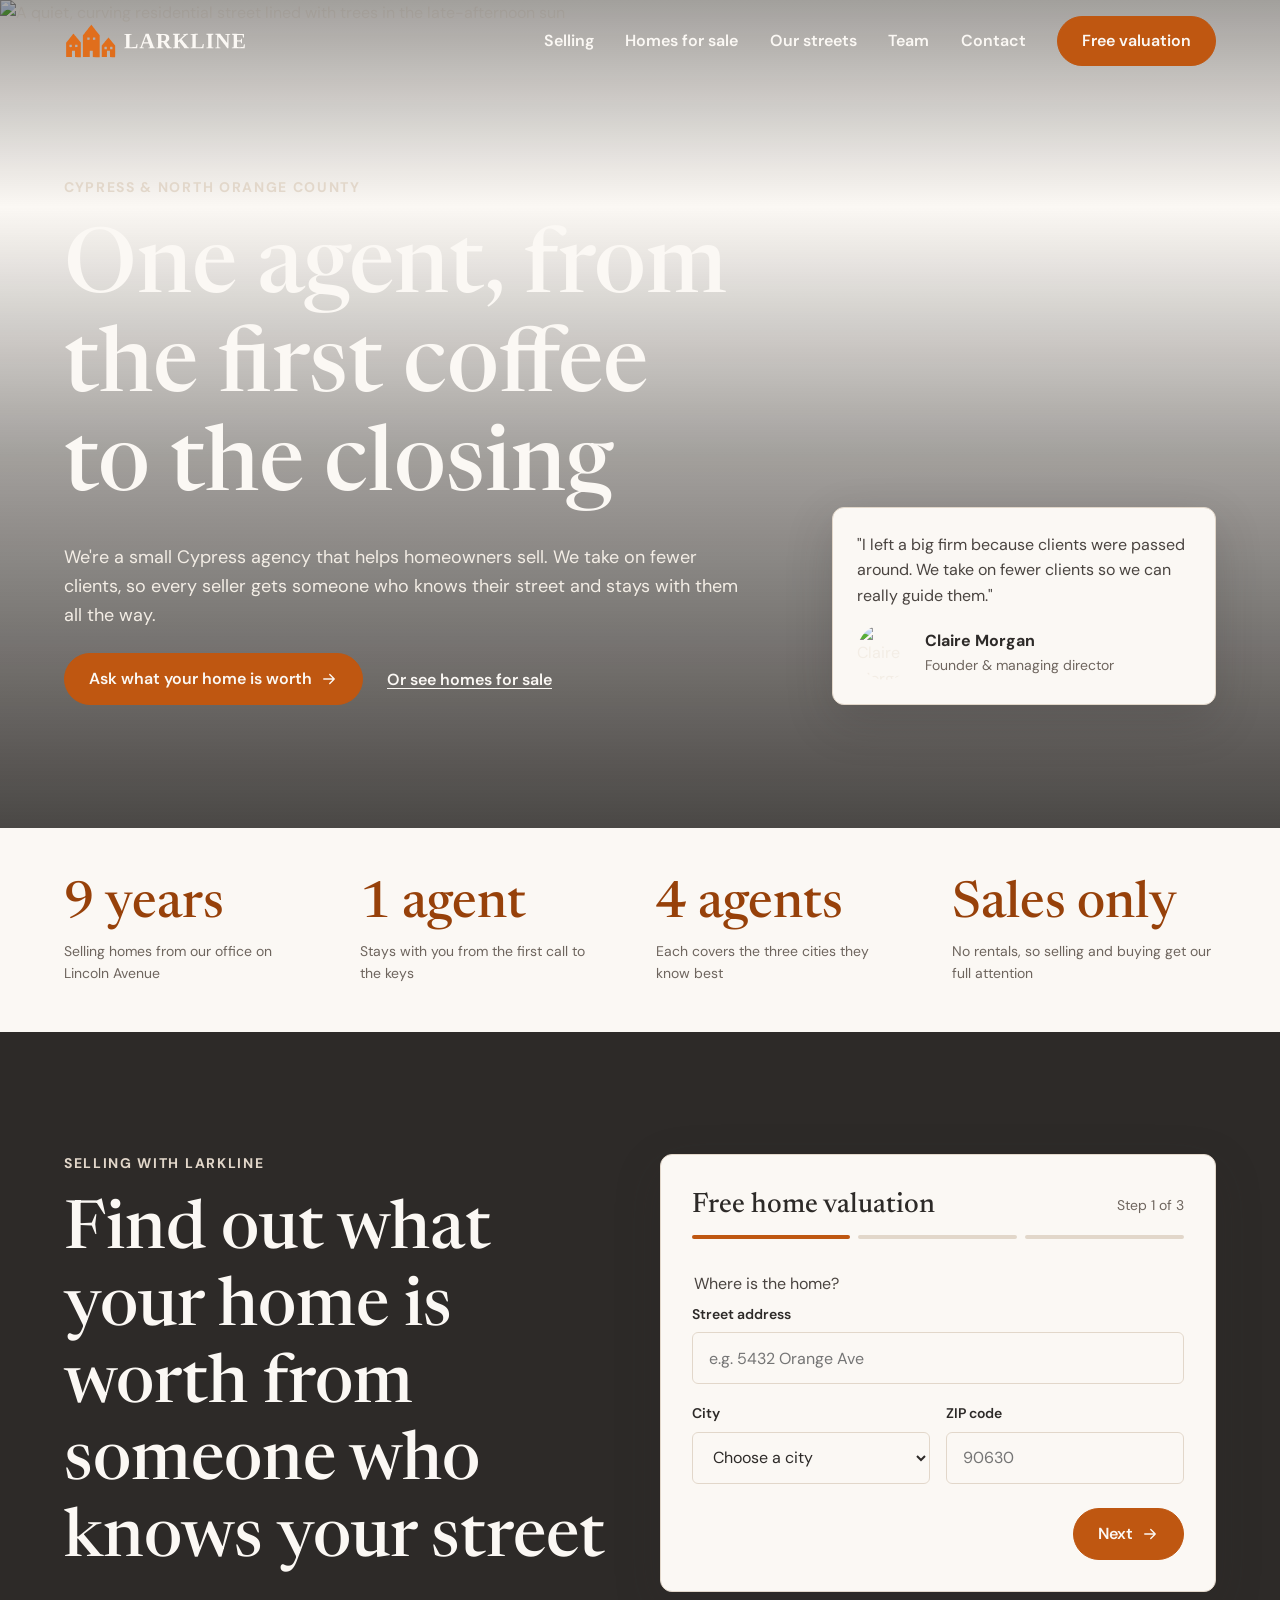
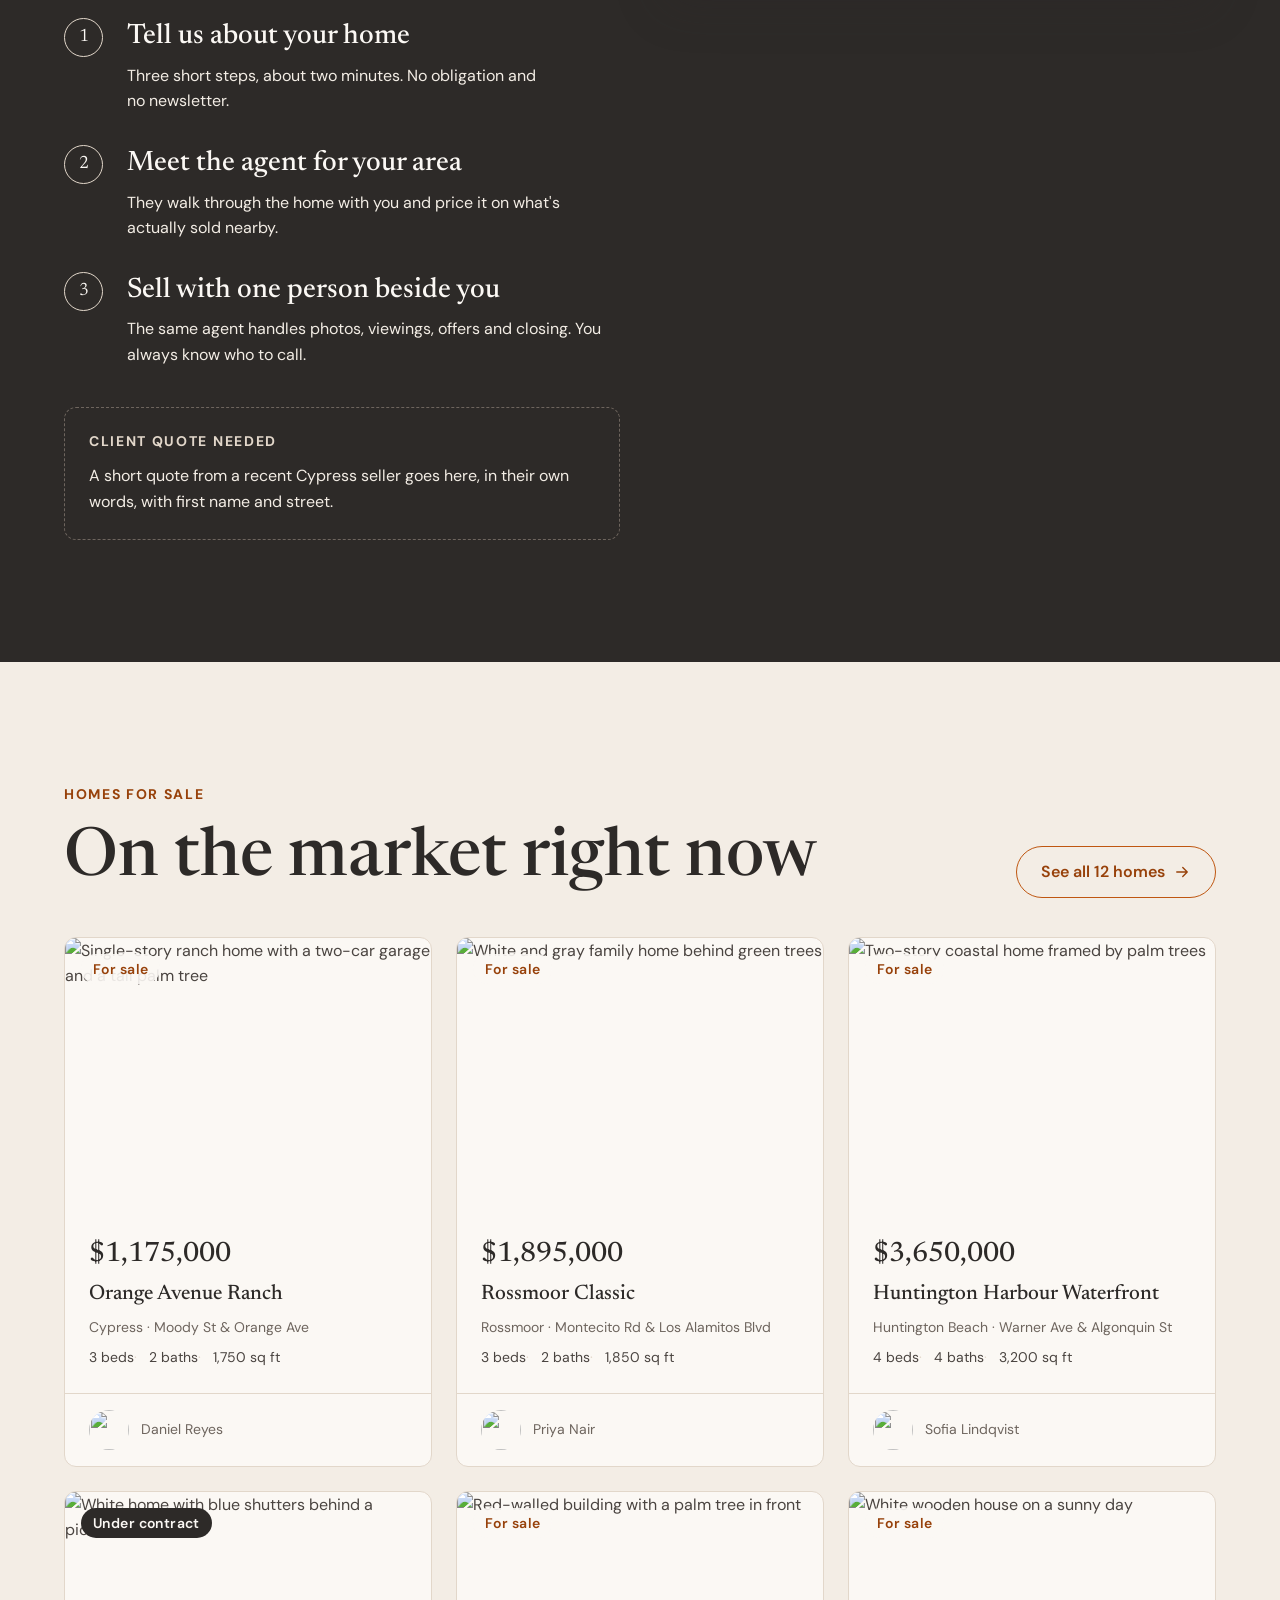
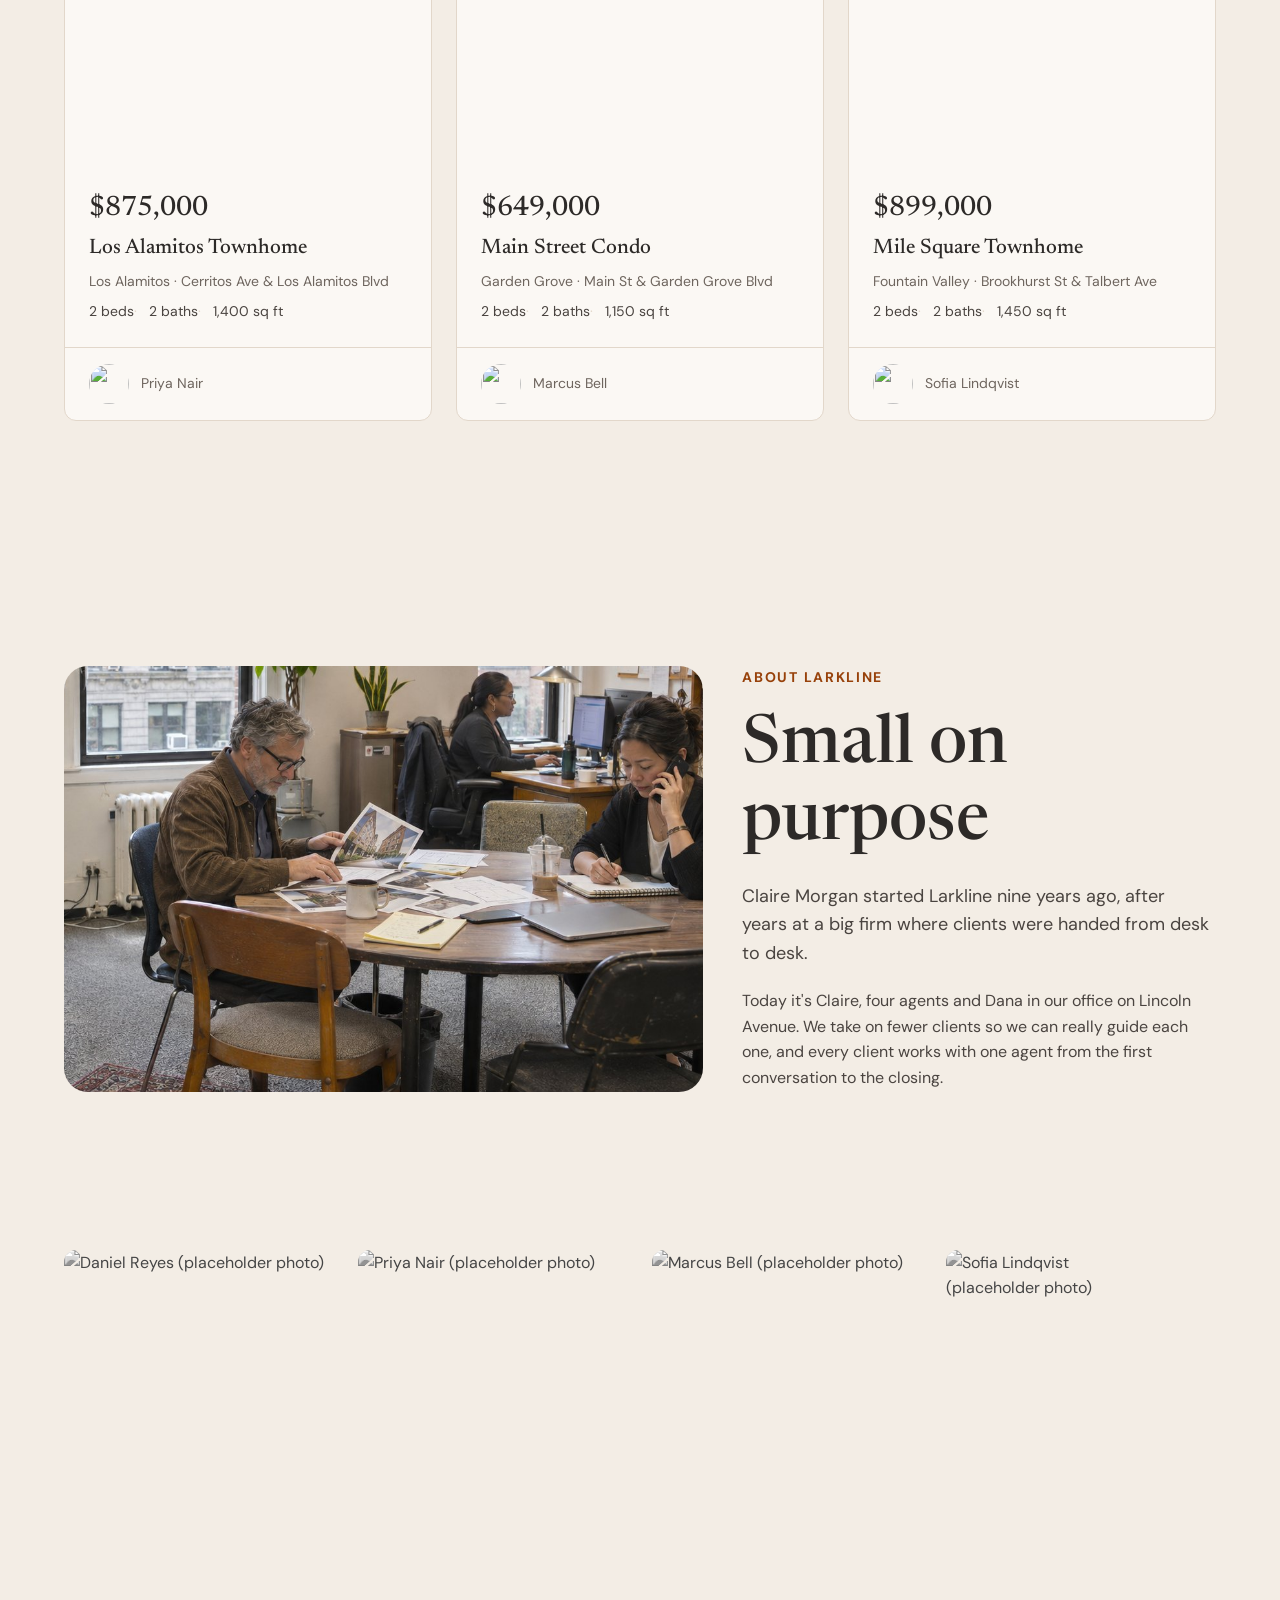
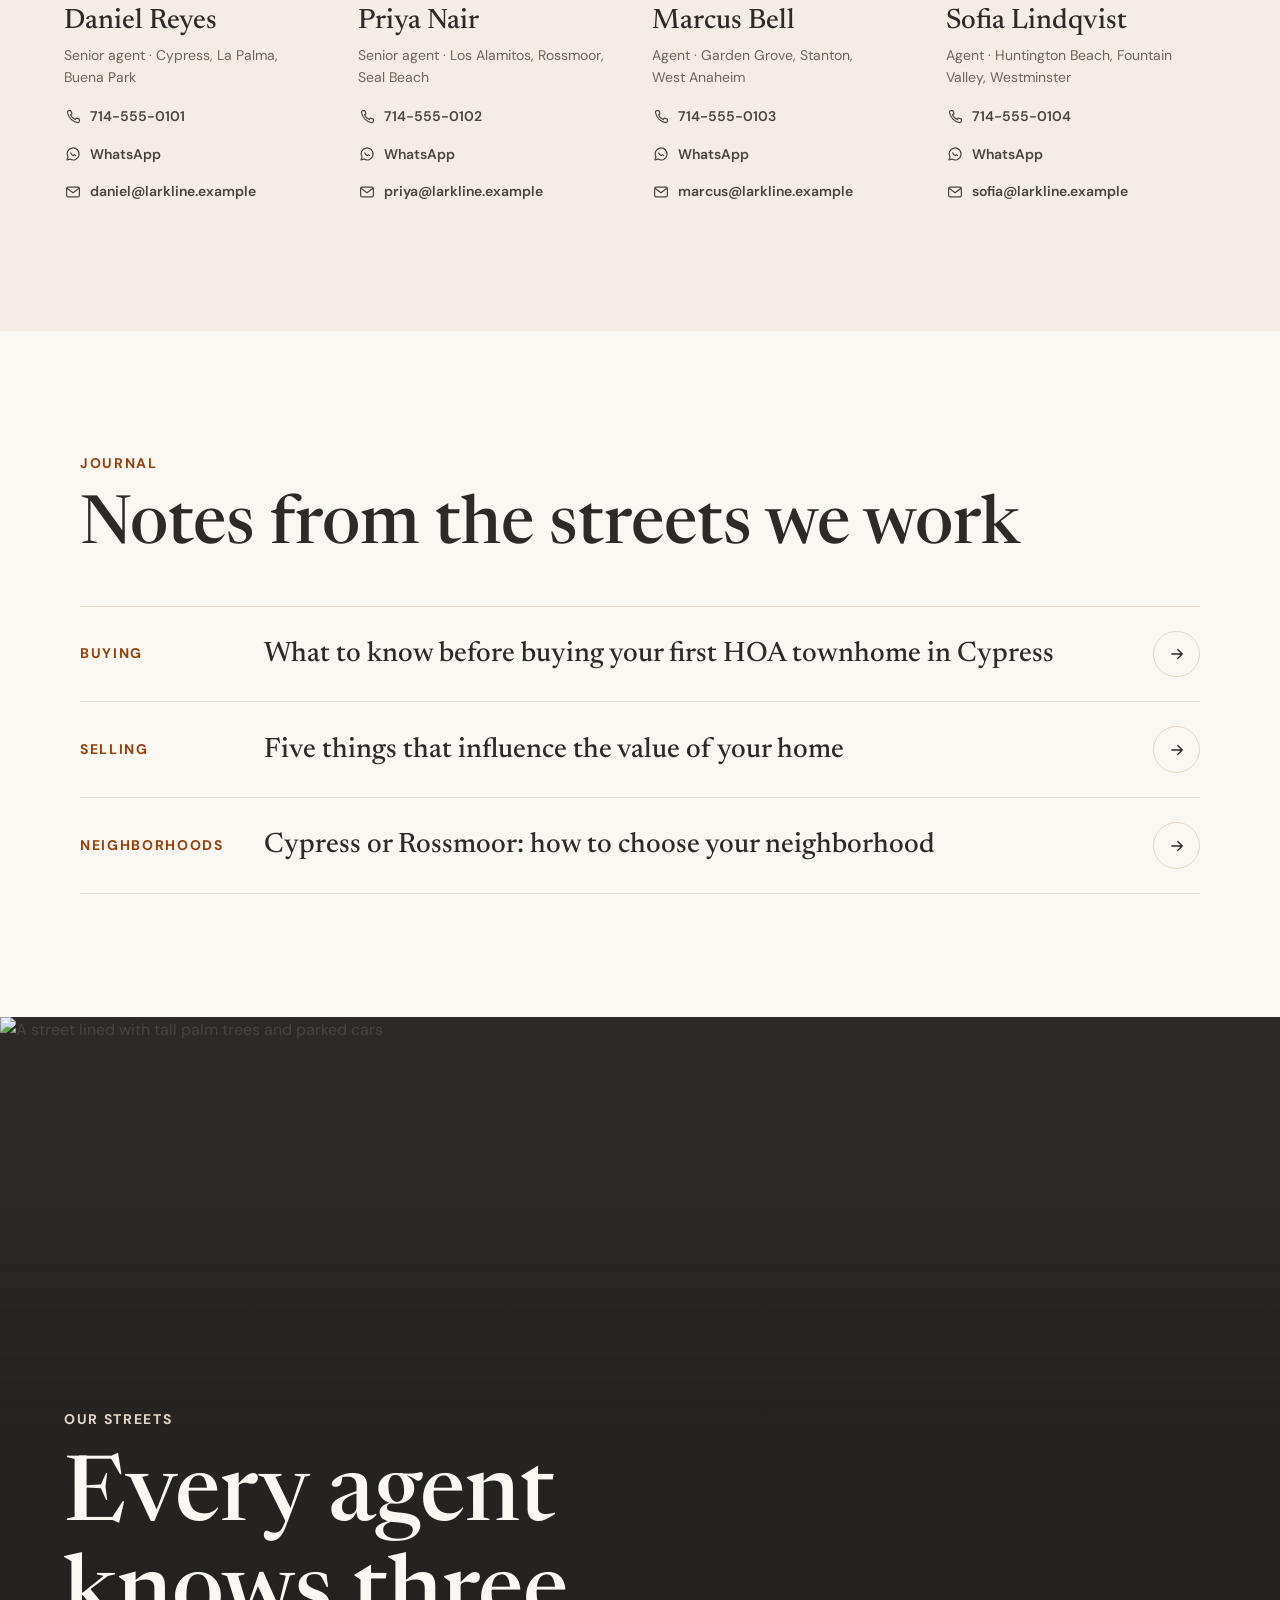
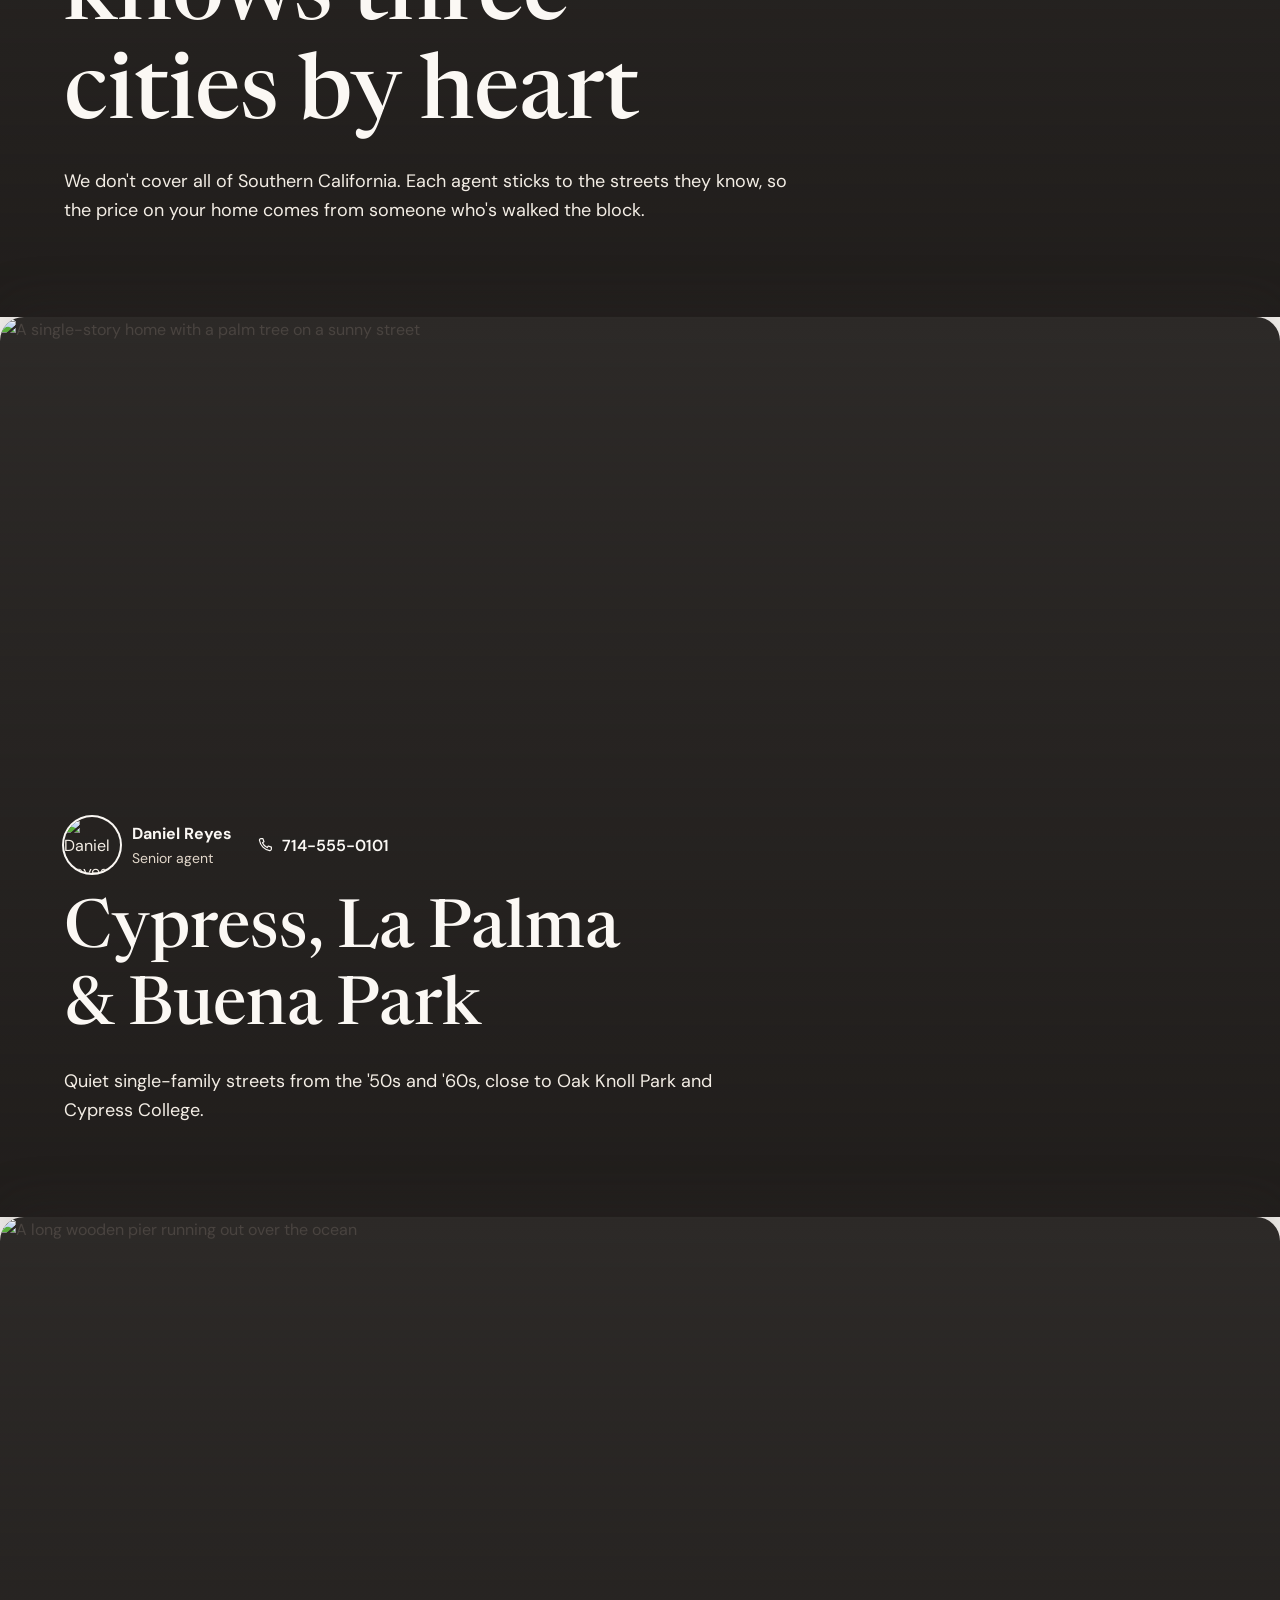
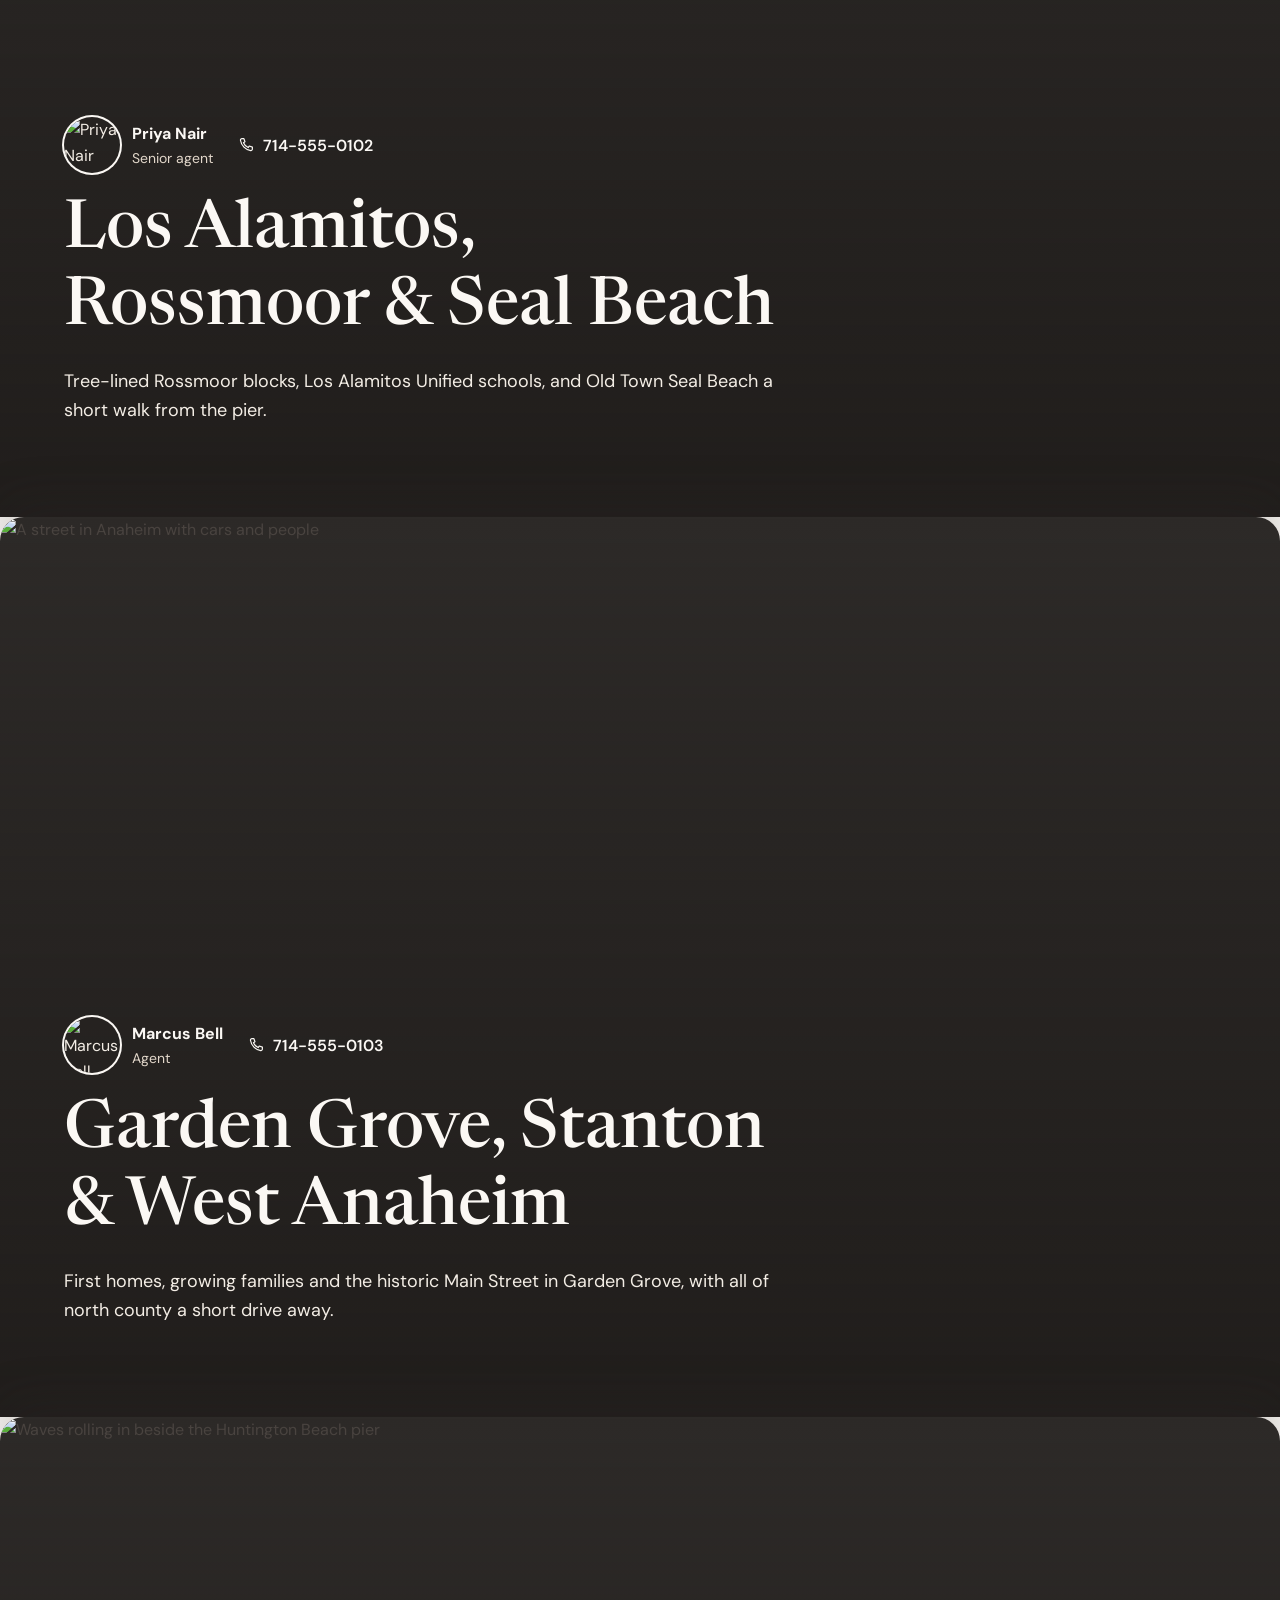
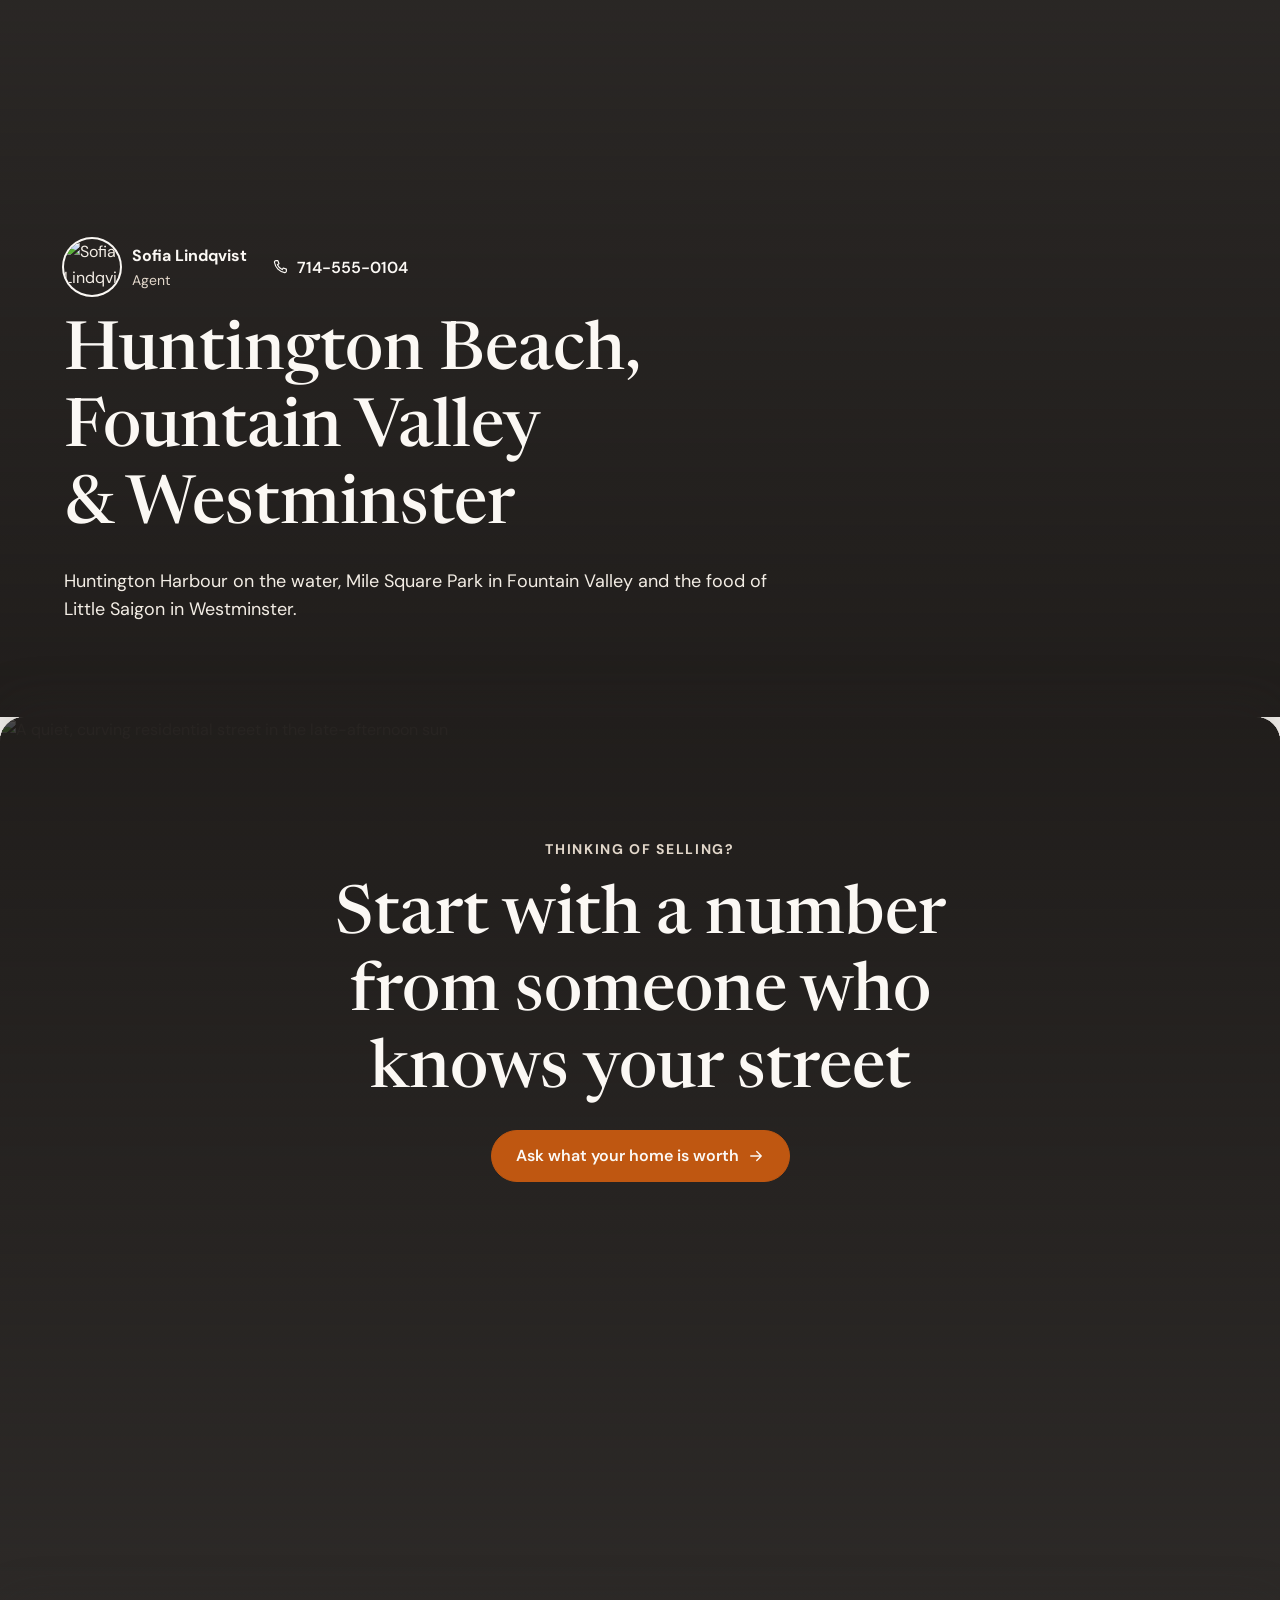
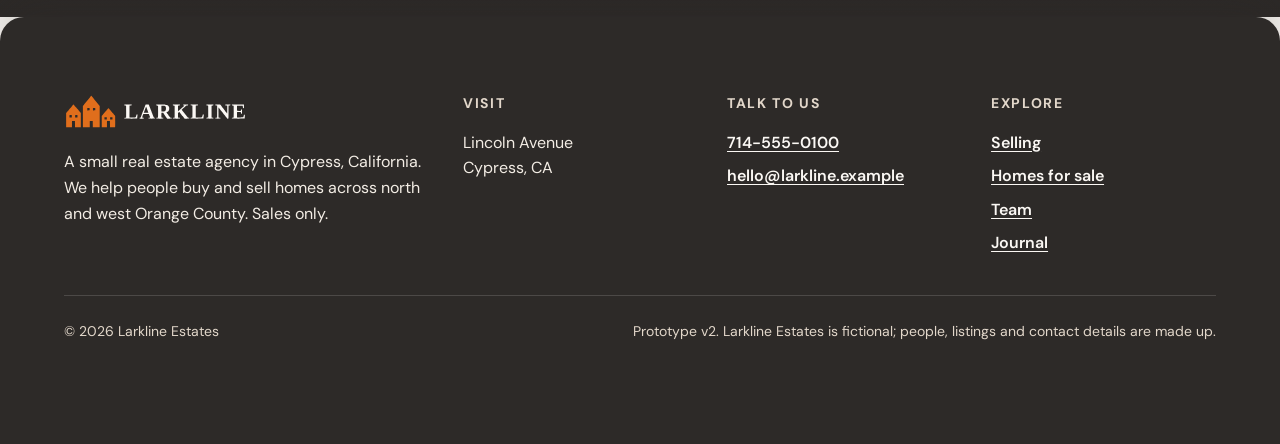
==== commit 42412cc6: "Sticky menu strip that matches each section, back-to-top button Co-Authored-By: Claude Opus 5.5 <nor" ====
--- a/index.html
+++ b/index.html
@@ -23,12 +23,13 @@
 </svg>
 
 <!-- ============ Header ============ -->
-<header class="site-header boxed-l pad-tb-24 flex-row flex-align-center flex-justify-between gap-24 body-on-dark">
+<header class="site-header site-bar boxed-l pad-tb-16 flex-row flex-align-center flex-justify-between gap-24" data-site-bar data-theme="dark" data-at-top="true">
   <a class="logo-link" href="index.html" aria-label="Larkline Estates, home">
-    <img class="logo-img" src="assets/logo-light.svg" alt="Larkline" width="878" height="169">
+    <img class="logo-img logo-for-dark" src="assets/logo-light.svg" alt="Larkline" width="878" height="169">
+    <img class="logo-img logo-for-light" src="assets/logo.svg" alt="" width="878" height="169" aria-hidden="true">
   </a>
   <input class="nav-toggle" type="checkbox" id="nav-toggle" aria-label="Open menu">
-  <label class="nav-toggle-label heading-on-dark" for="nav-toggle" aria-hidden="true"><span class="nav-bars"></span></label>
+  <label class="nav-toggle-label" for="nav-toggle" aria-hidden="true"><span class="nav-bars"></span></label>
   <nav class="nav-panel" aria-label="Main">
     <label class="nav-close" for="nav-toggle" aria-label="Close menu"><svg class="icon"><use href="#i-close"/></svg></label>
     <ul class="nav-list">
@@ -45,7 +46,7 @@
 <main>
 
   <!-- ============ Hero ============ -->
-  <section class="hero boxed-l pad-tb-128 body-on-dark" aria-labelledby="hero-title">
+  <section data-header="dark" class="hero boxed-l pad-tb-128 body-on-dark" aria-labelledby="hero-title">
     <div class="hero-media">
       <img src="https://images.unsplash.com/photo-1616113364365-b6013f3dad25?auto=format&fit=crop&w=2000&q=75" alt="A quiet, curving residential street lined with trees in the late-afternoon sun" fetchpriority="high">
     </div>
@@ -76,7 +77,7 @@
   </section>
 
   <!-- ============ Facts ============ -->
-  <section class="bg-light-1 boxed-l pad-tb-48" aria-label="Larkline in numbers">
+  <section data-header="light" class="bg-light-1 boxed-l pad-tb-48" aria-label="Larkline in numbers">
     <ul class="facts-grid gap-32">
       <li class="flex-column gap-4">
         <span class="fact-number title-3">9 years</span>
@@ -98,7 +99,7 @@
   </section>
 
   <!-- ============ Selling + valuation ============ -->
-  <section id="selling" class="bg-dark-1 boxed-l pad-tb-128 body-on-dark" aria-labelledby="selling-title">
+  <section id="selling" data-header="dark" class="bg-dark-1 boxed-l pad-tb-128 body-on-dark" aria-labelledby="selling-title">
     <div class="split-grid gap-40">
       <div class="flex-column gap-40">
         <div class="flex-column gap-20">
@@ -235,7 +236,7 @@
   </section>
 
   <!-- ============ Homes for sale ============ -->
-  <section id="homes" class="bg-light-2 boxed-l pad-tb-128 flex-column gap-40" aria-labelledby="homes-title">
+  <section id="homes" data-header="light" class="bg-light-2 boxed-l pad-tb-128 flex-column gap-40" aria-labelledby="homes-title">
     <div class="flex-row flex-wrap flex-align-end flex-justify-between gap-24">
       <div class="flex-column gap-16">
         <p class="sub-title subtitle-on-light">Homes for sale</p>
@@ -357,7 +358,7 @@
   </section>
 
   <!-- ============ About + team ============ -->
-  <section id="team" class="bg-light-2 boxed-l pad-tb-128 flex-column gap-40" aria-labelledby="team-title">
+  <section id="team" data-header="light" class="bg-light-2 boxed-l pad-tb-128 flex-column gap-40" aria-labelledby="team-title">
     <div class="about-grid gap-40">
       <figure class="media-frame ratio-3-2 rounded-l reveal">
         <img class="focus-bottom" src="assets/office.jpg" alt="Larkline agents at work around a shared table in the office" loading="lazy">
@@ -425,7 +426,7 @@
   </section>
 
   <!-- ============ Journal ============ -->
-  <section id="journal" class="bg-light-1 boxed-m pad-tb-128 flex-column gap-40" aria-labelledby="journal-title">
+  <section id="journal" data-header="light" class="bg-light-1 boxed-m pad-tb-128 flex-column gap-40" aria-labelledby="journal-title">
     <div class="flex-column gap-16">
       <p class="sub-title subtitle-on-light">Journal</p>
       <h2 id="journal-title" class="title-2 heading-on-light">Notes from the streets we work</h2>
@@ -459,7 +460,7 @@
 
   <!-- ============ Our streets: sticky overlap stack (runs into the footer) ============ -->
   <div class="stack" data-stack>
-    <section class="stack-panel bg-dark-1" id="streets" aria-label="Our streets">
+    <section data-header="dark" class="stack-panel bg-dark-1" id="streets" aria-label="Our streets">
       <div class="stack-inner">
         <div class="stack-media"><img src="https://images.unsplash.com/photo-1722410141941-5b483806917e?auto=format&fit=crop&w=2000&q=72" alt="A street lined with tall palm trees and parked cars" loading="lazy"></div>
         <div class="stack-shade"></div>
@@ -471,7 +472,7 @@
       </div>
       <div class="stack-dim" aria-hidden="true"></div>
     </section>
-    <section class="stack-panel bg-dark-1" aria-label="Cypress, La Palma and Buena Park">
+    <section data-header="dark" class="stack-panel bg-dark-1" aria-label="Cypress, La Palma and Buena Park">
       <div class="stack-inner">
         <div class="stack-media"><img src="https://images.unsplash.com/photo-1692133216537-b4584e14fb7c?auto=format&fit=crop&w=2000&q=72" alt="A single-story home with a palm tree on a sunny street" loading="lazy"></div>
         <div class="stack-shade"></div>
@@ -492,7 +493,7 @@
       </div>
       <div class="stack-dim" aria-hidden="true"></div>
     </section>
-    <section class="stack-panel bg-dark-1" aria-label="Los Alamitos, Rossmoor and Seal Beach">
+    <section data-header="dark" class="stack-panel bg-dark-1" aria-label="Los Alamitos, Rossmoor and Seal Beach">
       <div class="stack-inner">
         <div class="stack-media"><img src="https://images.unsplash.com/photo-1574715076013-3e106b9538b0?auto=format&fit=crop&w=2000&q=72" alt="A long wooden pier running out over the ocean" loading="lazy"></div>
         <div class="stack-shade"></div>
@@ -513,7 +514,7 @@
       </div>
       <div class="stack-dim" aria-hidden="true"></div>
     </section>
-    <section class="stack-panel bg-dark-1" aria-label="Garden Grove, Stanton and West Anaheim">
+    <section data-header="dark" class="stack-panel bg-dark-1" aria-label="Garden Grove, Stanton and West Anaheim">
       <div class="stack-inner">
         <div class="stack-media"><img src="https://images.unsplash.com/photo-1655269478288-e8863c56787f?auto=format&fit=crop&w=2000&q=72" alt="A street in Anaheim with cars and people" loading="lazy"></div>
         <div class="stack-shade"></div>
@@ -534,7 +535,7 @@
       </div>
       <div class="stack-dim" aria-hidden="true"></div>
     </section>
-    <section class="stack-panel bg-dark-1" aria-label="Huntington Beach, Fountain Valley and Westminster">
+    <section data-header="dark" class="stack-panel bg-dark-1" aria-label="Huntington Beach, Fountain Valley and Westminster">
       <div class="stack-inner">
         <div class="stack-media"><img src="https://images.unsplash.com/photo-1510301727687-449bada59d5d?auto=format&fit=crop&w=2000&q=72" alt="Waves rolling in beside the Huntington Beach pier" loading="lazy"></div>
         <div class="stack-shade"></div>
@@ -555,7 +556,7 @@
       </div>
       <div class="stack-dim" aria-hidden="true"></div>
     </section>
-    <section class="stack-panel bg-dark-1" aria-label="Thinking of selling?">
+    <section data-header="dark" class="stack-panel bg-dark-1" aria-label="Thinking of selling?">
       <div class="stack-inner">
         <div class="stack-media"><img src="https://images.unsplash.com/photo-1616113364365-b6013f3dad25?auto=format&fit=crop&w=2000&q=72" alt="A quiet, curving residential street in the late-afternoon sun" loading="lazy"></div>
         <div class="stack-shade-top"></div>
@@ -569,7 +570,7 @@
     </section>
 
   <!-- ============ Footer: the last layer of the stack ============ -->
-  <footer id="contact" class="stack-layer bg-dark-1 boxed-l pad-tb-80 flex-column gap-40 body-on-dark">
+  <footer id="contact" data-header="dark" class="stack-layer bg-dark-1 boxed-l pad-tb-80 flex-column gap-40 body-on-dark">
     <div class="footer-grid gap-40">
       <div class="footer-brand flex-column gap-20">
         <img class="logo-img" src="assets/logo-light.svg" alt="Larkline" width="878" height="169" loading="lazy">
@@ -598,10 +599,15 @@
     </div>
     <div class="footer-bottom pad-tb-24 flex-row flex-wrap flex-justify-between gap-16 body-s detail-on-dark">
       <p>© 2026 Larkline Estates</p>
-      <p>Prototype v1. Larkline Estates is fictional; people, listings and contact details are made up.</p>
+      <p>Prototype v2. Larkline Estates is fictional; people, listings and contact details are made up.</p>
     </div>
   </footer>
   </div>
+
+<!-- Back to top -->
+<button class="to-top" type="button" data-to-top data-visible="false" aria-label="Back to top">
+  <svg class="icon" viewBox="0 0 24 24" aria-hidden="true"><path d="M12 19V5M6 11l6-6 6 6" fill="none" stroke="currentColor" stroke-width="1.8" stroke-linecap="round" stroke-linejoin="round"/></svg>
+</button>
 
 <script>
 /* Valuation form: three steps, inline errors, no double submits. Prototype only: nothing is sent. */
@@ -685,6 +691,36 @@
 document.querySelectorAll('.nav-panel a').forEach(function (a) {
   a.addEventListener('click', function () { document.getElementById('nav-toggle').checked = false; });
 });
+
+/* Header theme: match the section under the menu strip. Back-to-top button. */
+(function () {
+  var bar = document.querySelector('[data-site-bar]');
+  var toTop = document.querySelector('[data-to-top]');
+  var sections = Array.prototype.slice.call(document.querySelectorAll('[data-header]'));
+  var ticking = false;
+  function update() {
+    ticking = false;
+    if (bar) {
+      var probe = bar.offsetHeight / 2;
+      var theme = 'light';
+      for (var i = 0; i < sections.length; i++) {
+        var r = sections[i].getBoundingClientRect();
+        if (r.top <= probe) { if (r.bottom > probe) theme = sections[i].getAttribute('data-header'); }
+      }
+      bar.setAttribute('data-theme', theme);
+      bar.setAttribute('data-at-top', window.scrollY < 8 ? 'true' : 'false');
+    }
+    if (toTop) toTop.setAttribute('data-visible', window.scrollY > window.innerHeight * 0.8 ? 'true' : 'false');
+  }
+  function request() { if (!ticking) { ticking = true; window.requestAnimationFrame(update); } }
+  window.addEventListener('scroll', request, { passive: true });
+  window.addEventListener('resize', request, { passive: true });
+  if (toTop) toTop.addEventListener('click', function () {
+    var still = window.matchMedia('(prefers-reduced-motion: reduce)').matches;
+    window.scrollTo({ top: 0, behavior: still ? 'auto' : 'smooth' });
+  });
+  update();
+})();
 </script>
 </body>
 </html>
--- a/styles.css
+++ b/styles.css
@@ -372,23 +372,54 @@
 
 /* ---------- Header ---------- */
 .site-header {
-  position: absolute;
+  position: fixed;
   top: var(--size-0);
   left: var(--size-0);
   right: var(--size-0);
-  z-index: 20;
+  z-index: 50;
 }
 .site-header-solid {
   position: sticky;
   top: var(--size-0);
-  z-index: 20;
-  background-color: var(--tint-light-2);
+  z-index: 50;
+}
+/* Menu strip: its background follows the section underneath (set by JS in data-theme).
+   The background sits on ::before so the mobile menu (position: fixed) is not trapped by backdrop-filter. */
+.site-bar {
+  color: var(--primary-light-1);
+  transition: color var(--speed-medium) var(--ease);
+}
+.site-bar::before {
+  content: "";
+  position: absolute;
+  inset: var(--size-0);
+  z-index: -1;
+  background-color: var(--overlay-dark-strong);
   backdrop-filter: blur(var(--size-12));
+  -webkit-backdrop-filter: blur(var(--size-12));
   border-bottom-width: var(--border-width);
   border-bottom-style: solid;
+  border-bottom-color: var(--tint-light-1);
+  opacity: 1;
+  transition: background-color var(--speed-medium) var(--ease), border-color var(--speed-medium) var(--ease), opacity var(--speed-medium) var(--ease);
+}
+.site-bar[data-at-top="true"]::before { opacity: 0; }
+.site-bar[data-theme="light"] { color: var(--primary-dark-1); }
+.site-bar[data-theme="light"]::before {
+  background-color: var(--tint-light-2);
   border-bottom-color: var(--primary-light-3);
 }
-.logo-link { display: block; }
+.logo-for-light {
+  position: absolute;
+  top: var(--size-0);
+  left: var(--size-0);
+  opacity: 0;
+}
+.logo-for-dark, .logo-for-light { transition: opacity var(--speed-medium) var(--ease); }
+.site-bar[data-theme="light"] .logo-for-dark { opacity: 0; }
+.site-bar[data-theme="light"] .logo-for-light { opacity: 1; }
+[id] { scroll-margin-top: var(--header-height); }
+.logo-link { position: relative; display: block; }
 .logo-img { width: var(--logo-width); height: auto; }
 
 .nav-panel { display: flex; flex-direction: row; align-items: center; gap: var(--size-32); }
@@ -972,6 +1003,37 @@
 @media (prefers-reduced-motion: reduce) {
   .stack-inner, .stack-content, .stack-content-top { transform: none !important; }
 }
+
+
+/* ---------- Back to top ---------- */
+.to-top {
+  position: fixed;
+  right: var(--size-24);
+  bottom: var(--size-24);
+  z-index: 45;
+  display: grid;
+  place-items: center;
+  width: var(--size-48);
+  height: var(--size-48);
+  padding: var(--size-0);
+  color: var(--primary-light-1);
+  background-color: var(--overlay-dark-mid);
+  backdrop-filter: blur(var(--size-8));
+  -webkit-backdrop-filter: blur(var(--size-8));
+  border-width: var(--border-width);
+  border-style: solid;
+  border-color: var(--tint-light-1);
+  border-radius: 9999px;
+  cursor: pointer;
+  opacity: 0;
+  visibility: hidden;
+  transform: translateY(var(--size-12));
+  transition: opacity var(--speed-medium) var(--ease), transform var(--speed-medium) var(--ease), visibility var(--speed-medium), background-color var(--speed-fast) var(--ease);
+}
+.to-top[data-visible="true"] { opacity: 1; visibility: visible; transform: none; }
+.to-top:hover { background-color: var(--primary-brand-1); border-color: var(--primary-brand-1); }
+.to-top:hover .icon { transform: translateY(calc(var(--size-4) * -1)); }
+.to-top .icon { transition: transform var(--speed-fast) var(--ease); }
 
 /* ---------- Motion ---------- */
 @keyframes rise {
@@ -1084,5 +1146,6 @@
   .key-facts { grid-template-columns: repeat(2, minmax(0, 1fr)); }
   .contact-bar { display: grid; }
   .has-contact-bar { padding-bottom: var(--size-96); }
+  .has-contact-bar .to-top { bottom: var(--size-96); }
   .feature-list { grid-template-columns: minmax(0, 1fr); }
 }
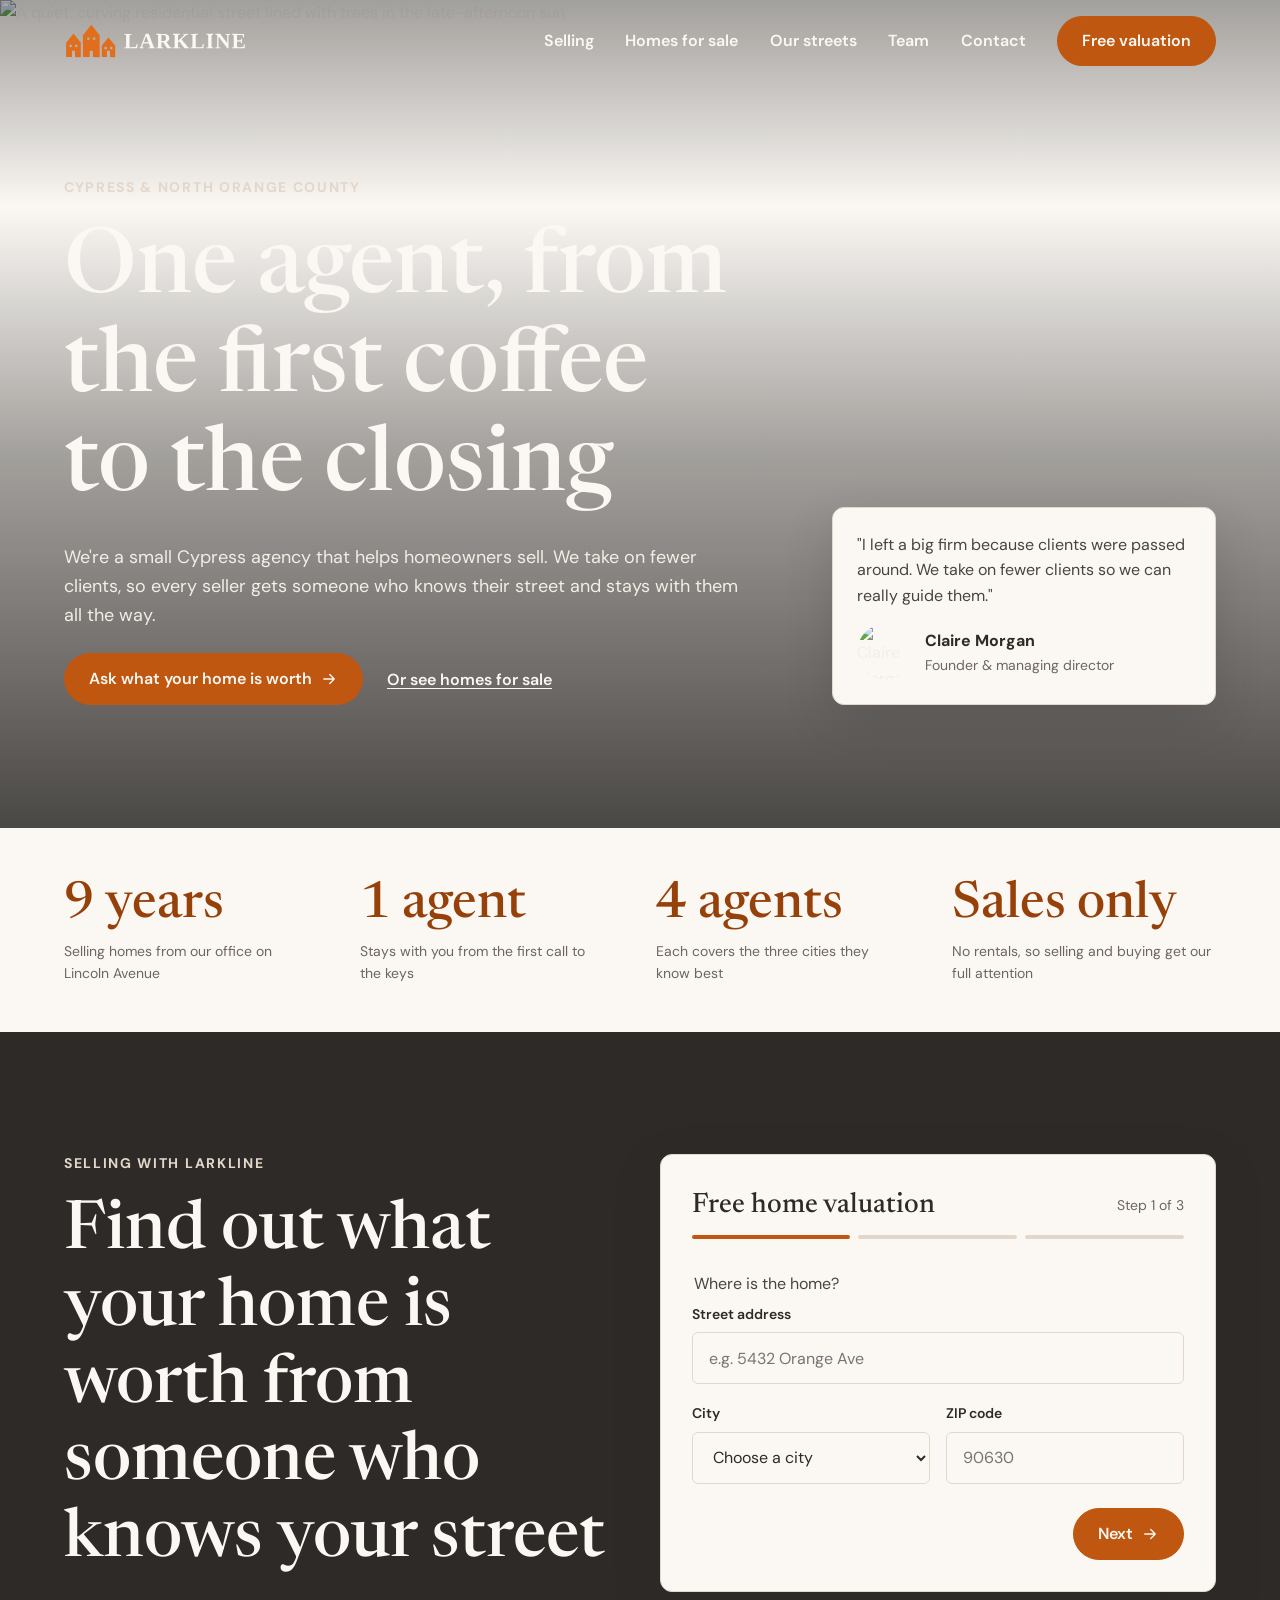
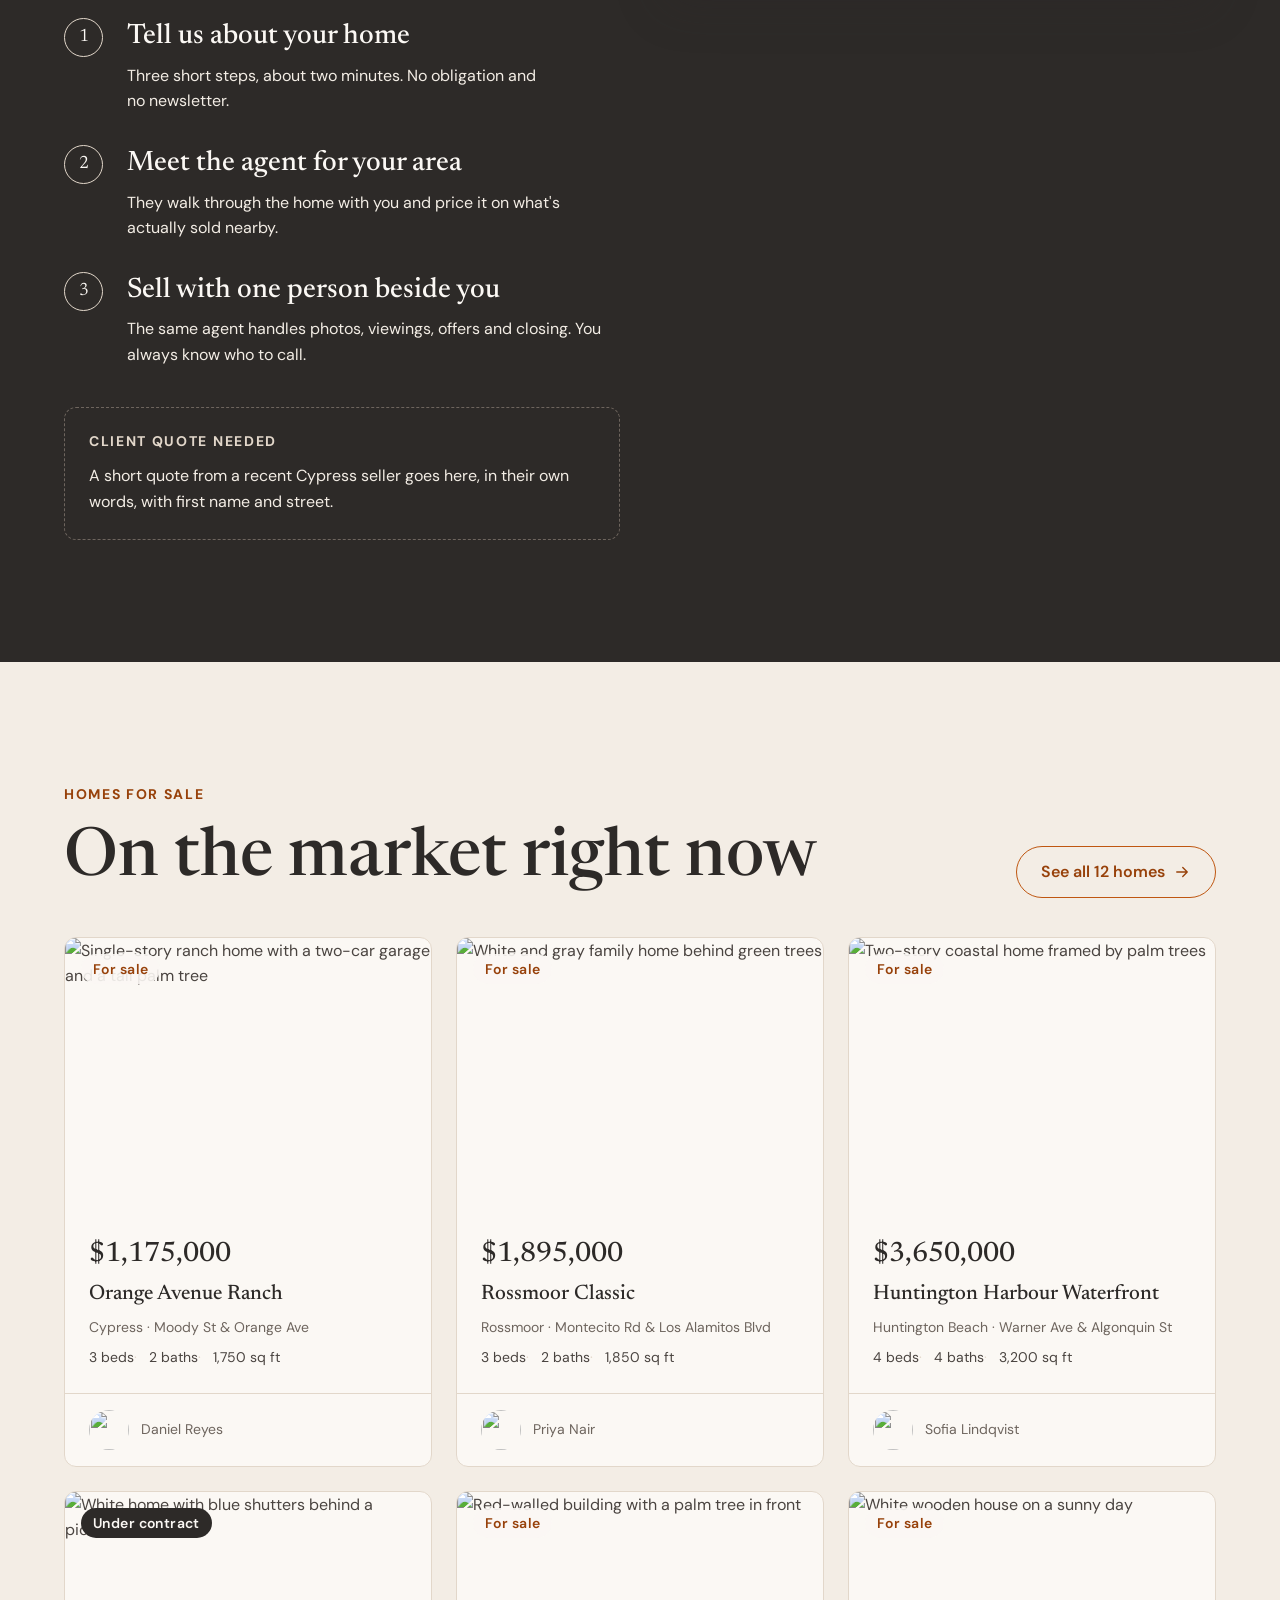
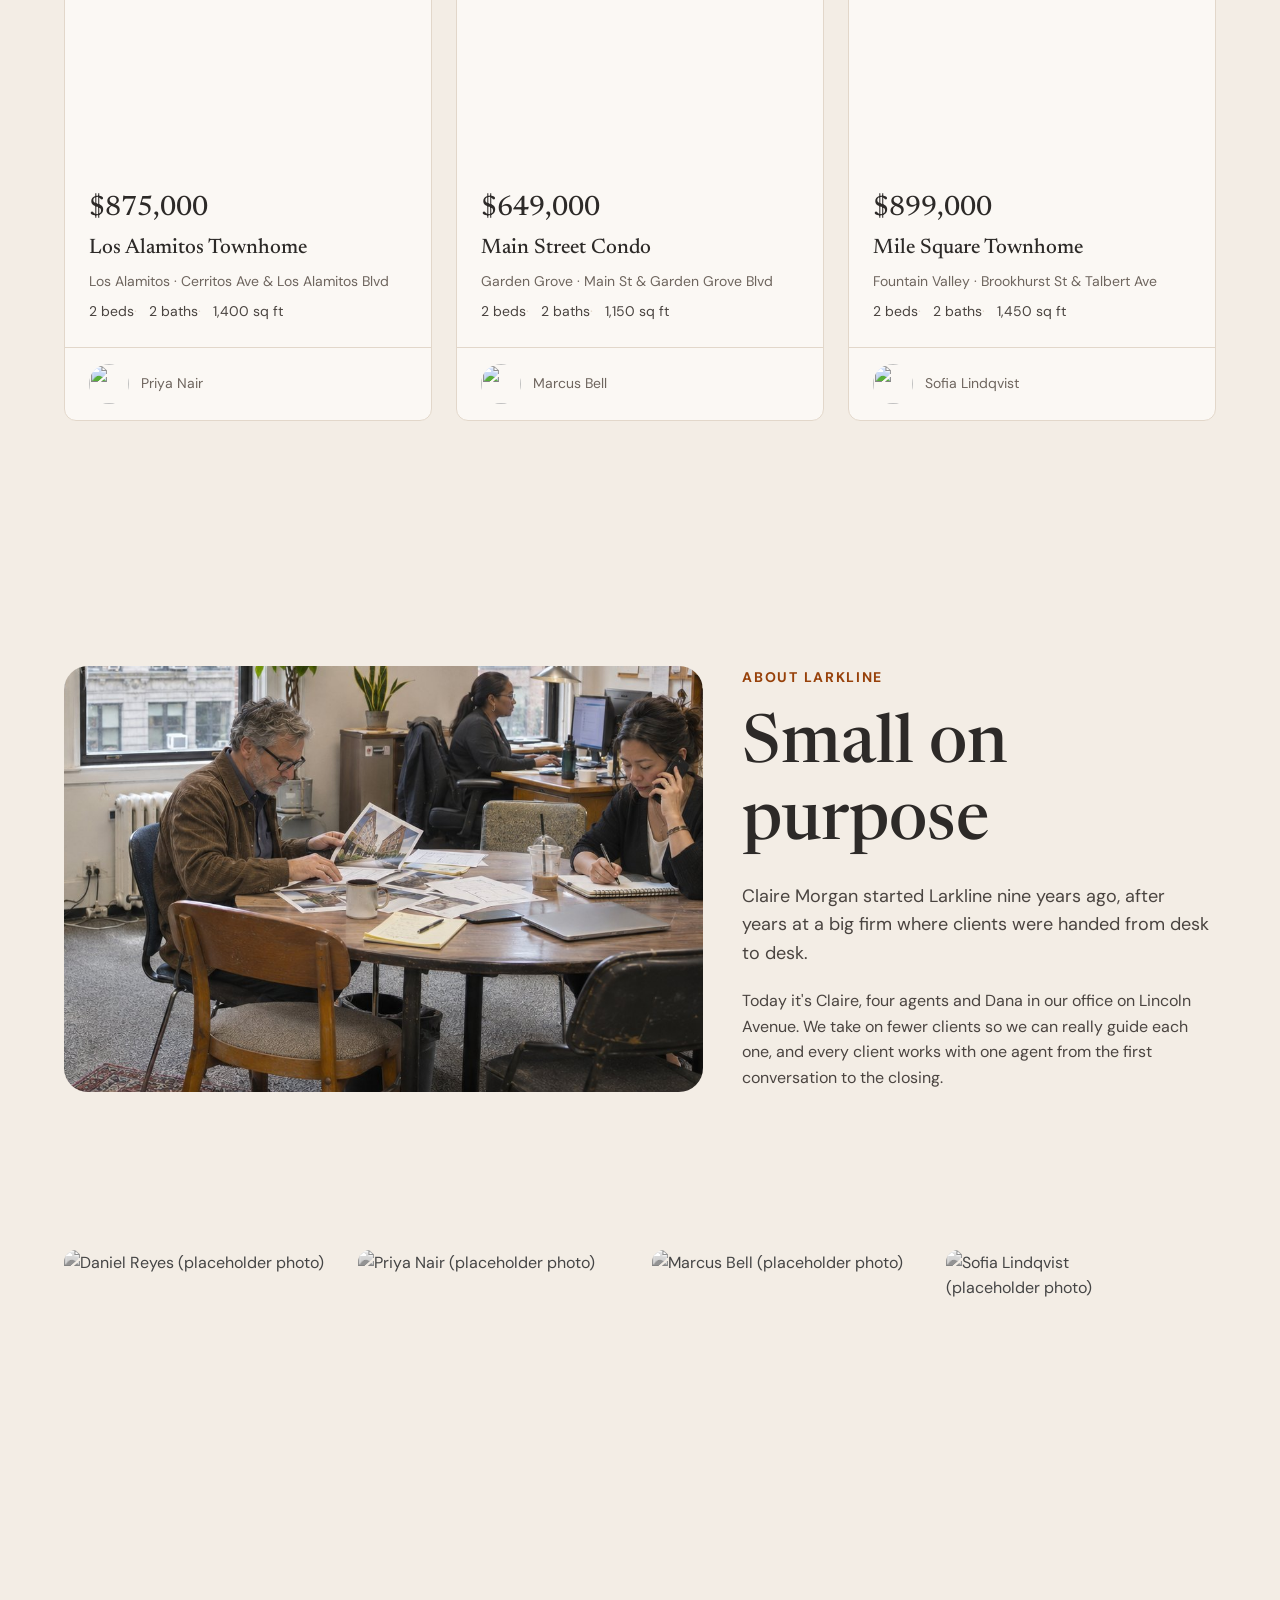
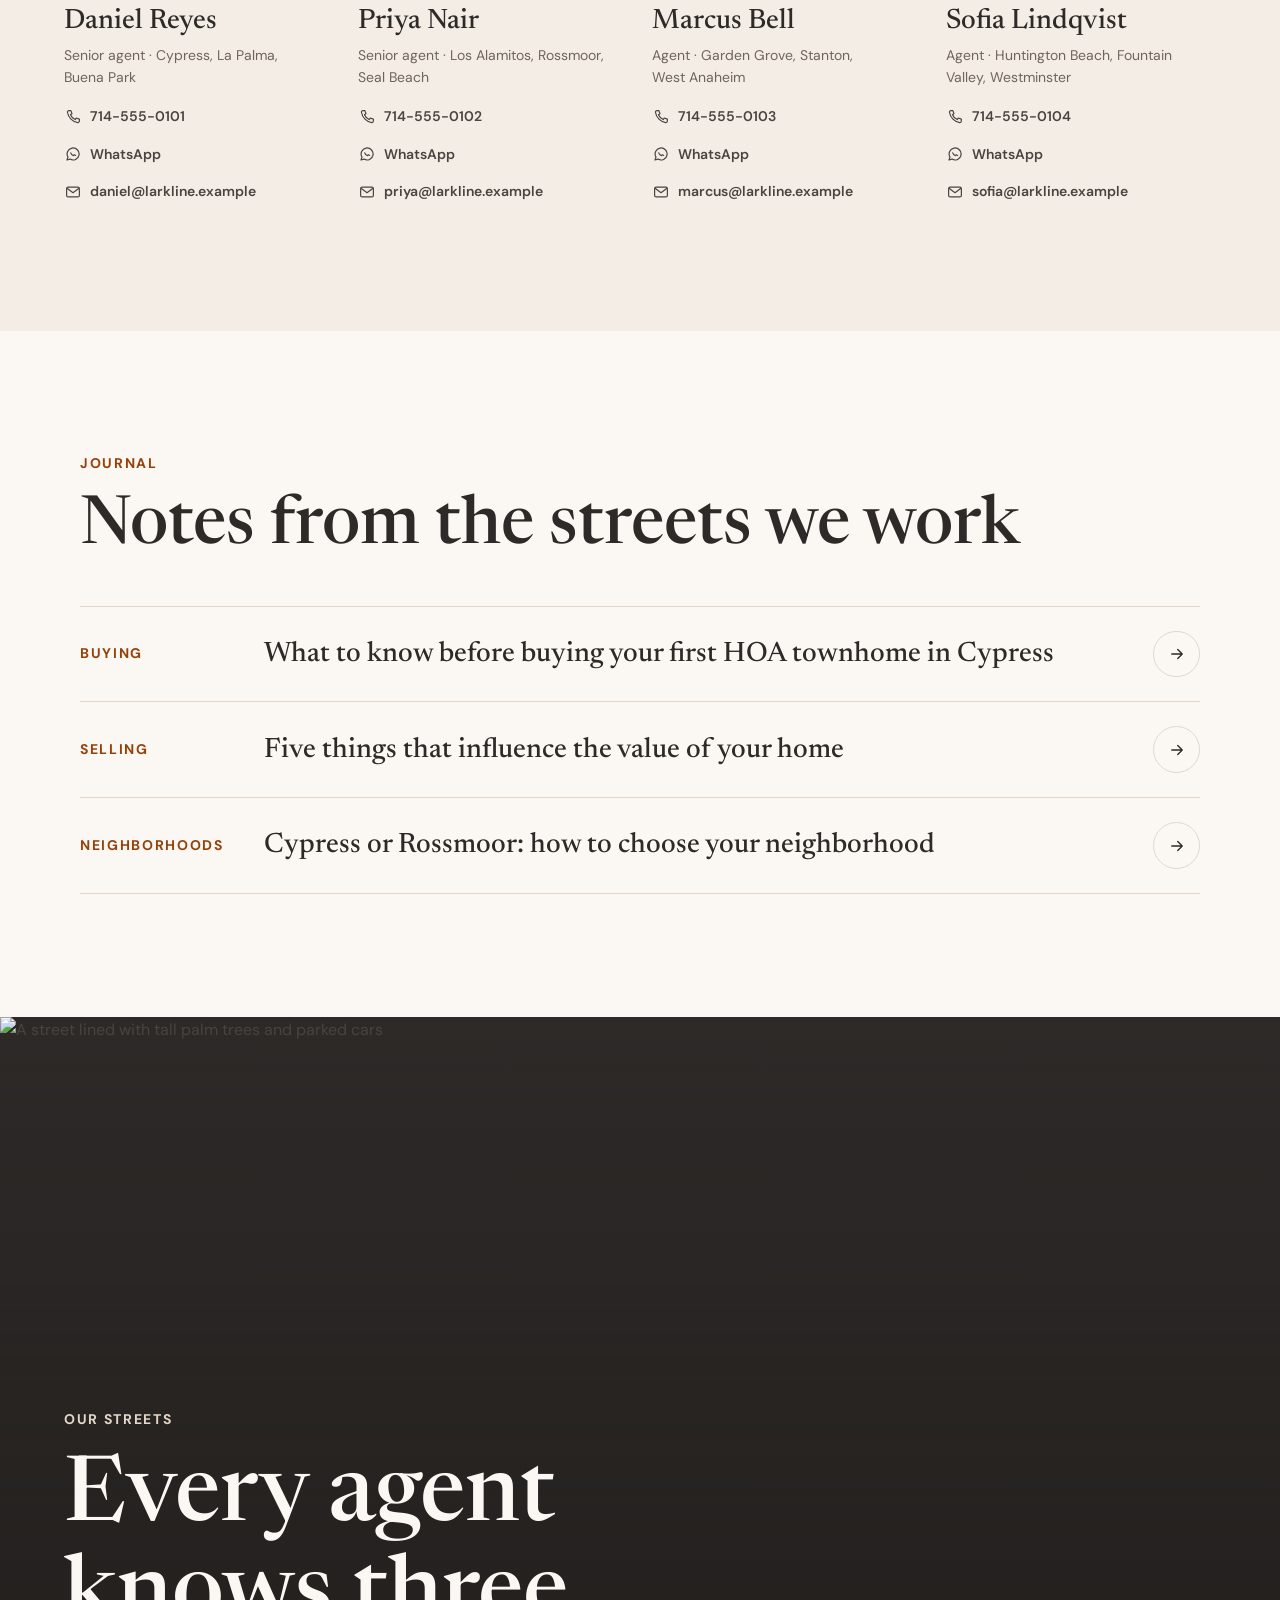
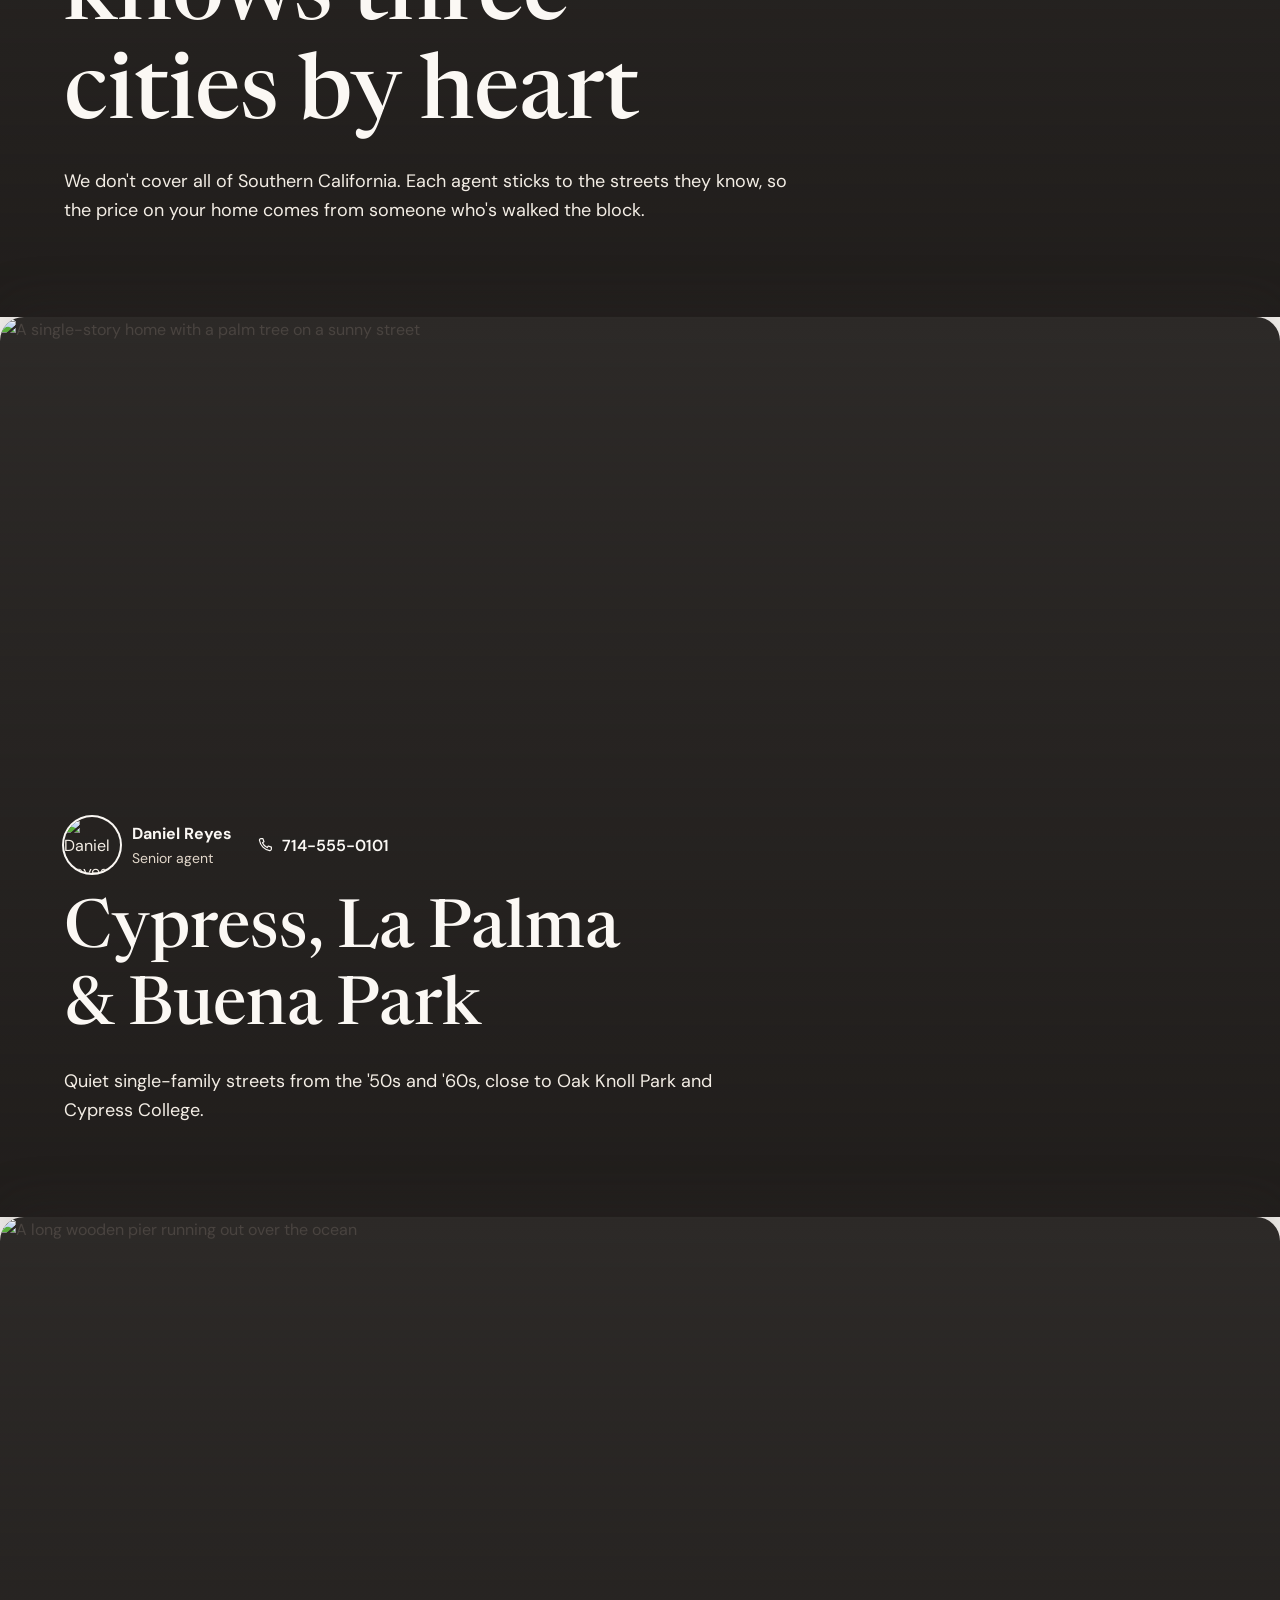
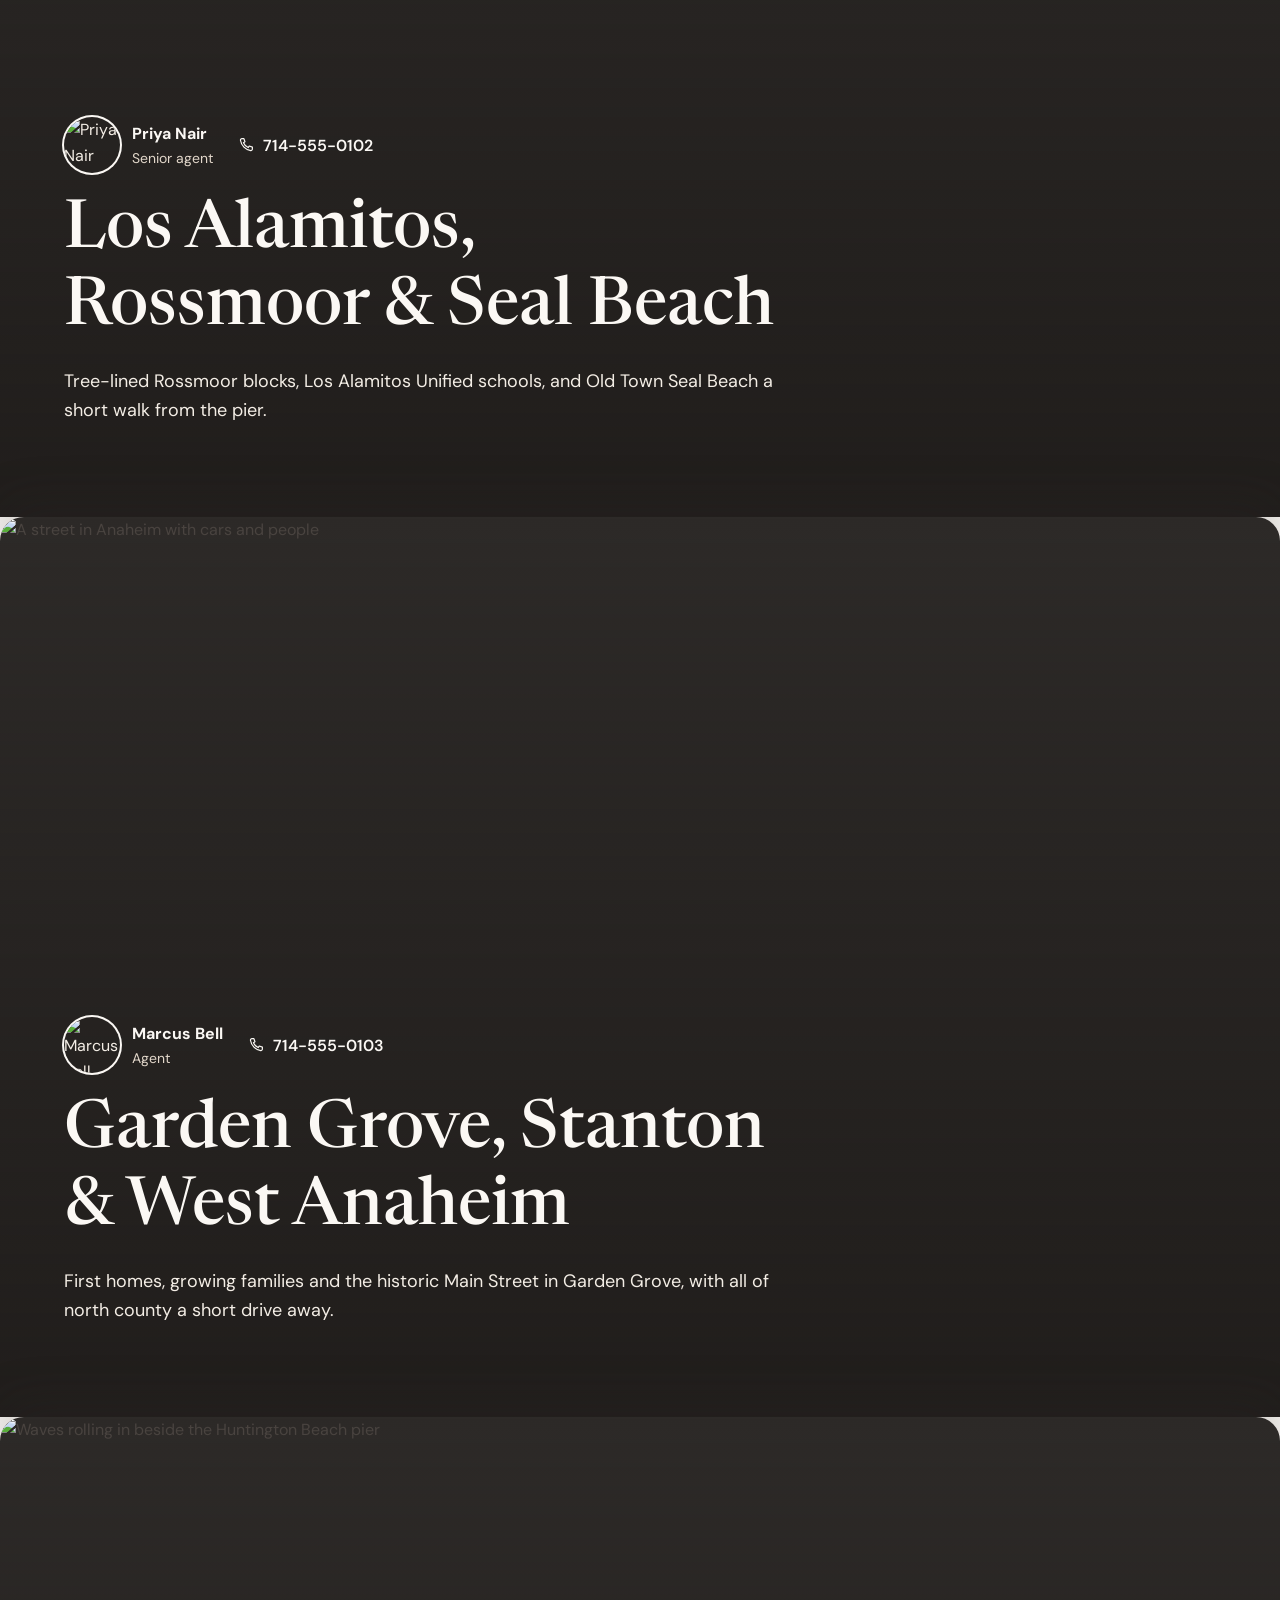
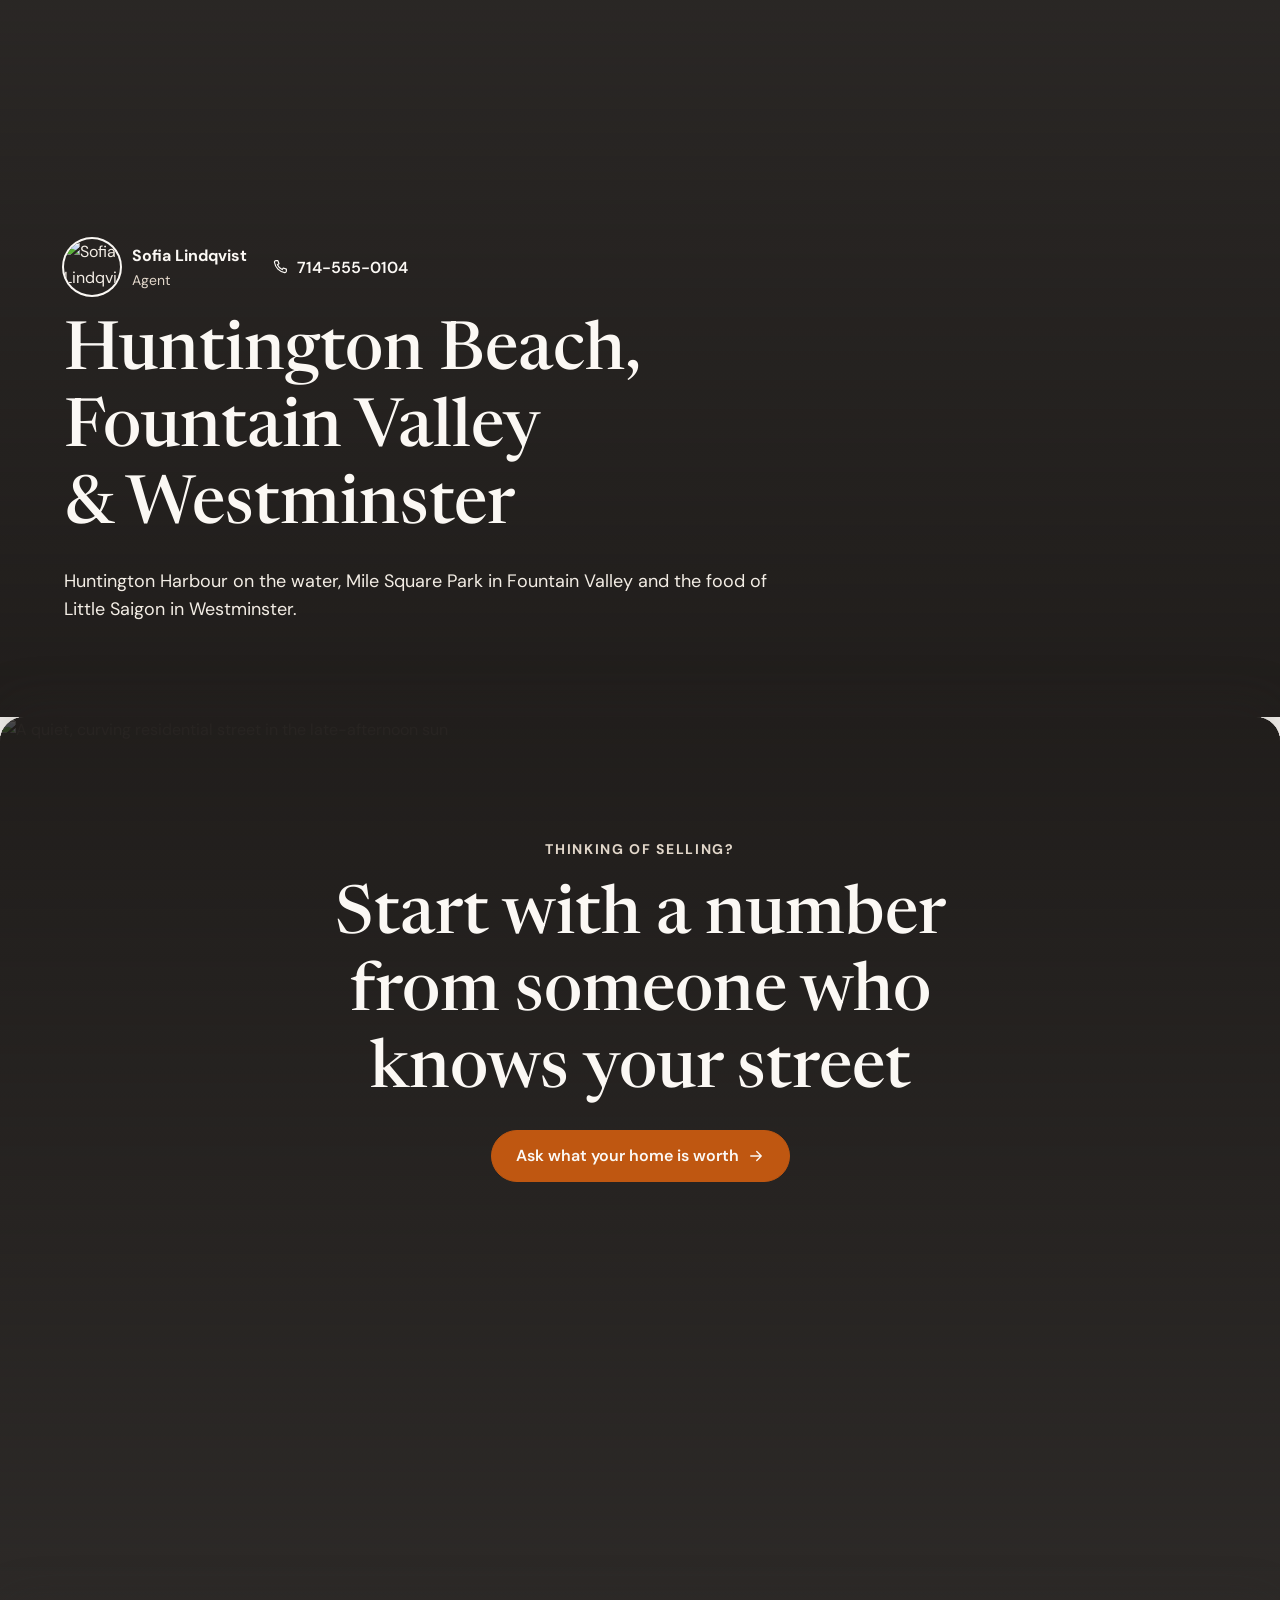
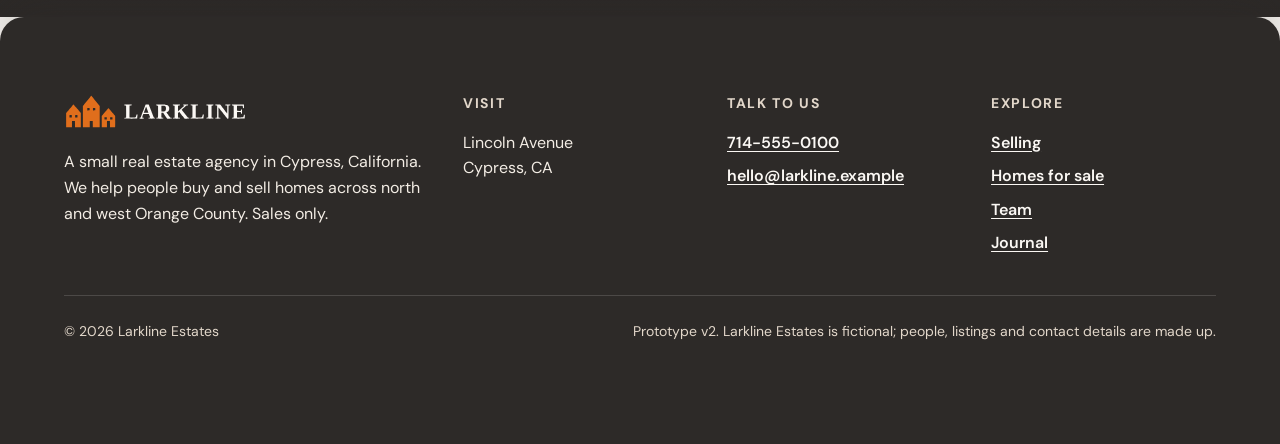
==== commit acaf96f3: "Version the stylesheet link so updates load right away Co-Authored-By: Claude Opus 5.5 <noreply@anth" ====
--- a/index.html
+++ b/index.html
@@ -8,7 +8,7 @@
   <link rel="preconnect" href="https://fonts.googleapis.com">
   <link rel="preconnect" href="https://fonts.gstatic.com" crossorigin>
   <link href="https://fonts.googleapis.com/css2?family=DM+Sans:opsz,wght@9..40,400;9..40,600;9..40,700&family=Newsreader:opsz,wght@6..72,400;6..72,500&display=swap" rel="stylesheet">
-  <link rel="stylesheet" href="styles.css">
+  <link rel="stylesheet" href="styles.css?v=2.1">
 </head>
 <body>
 
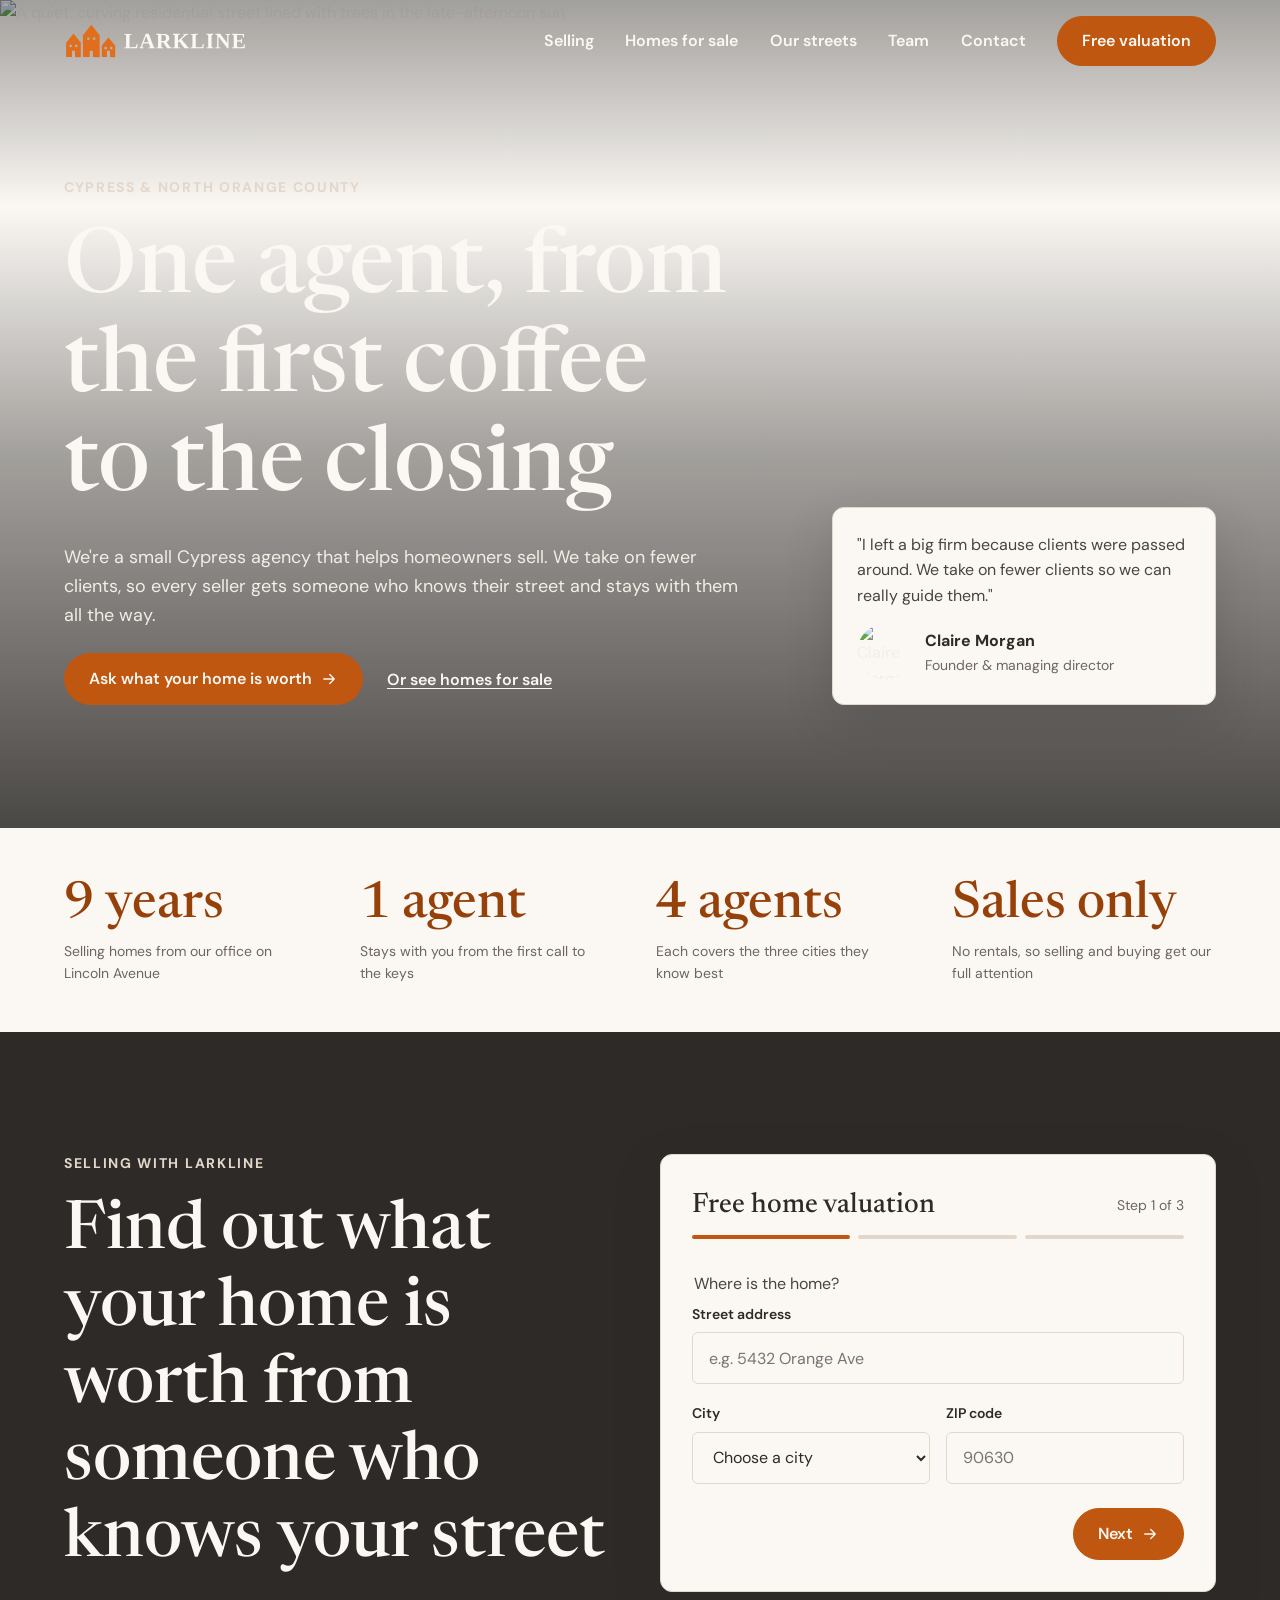
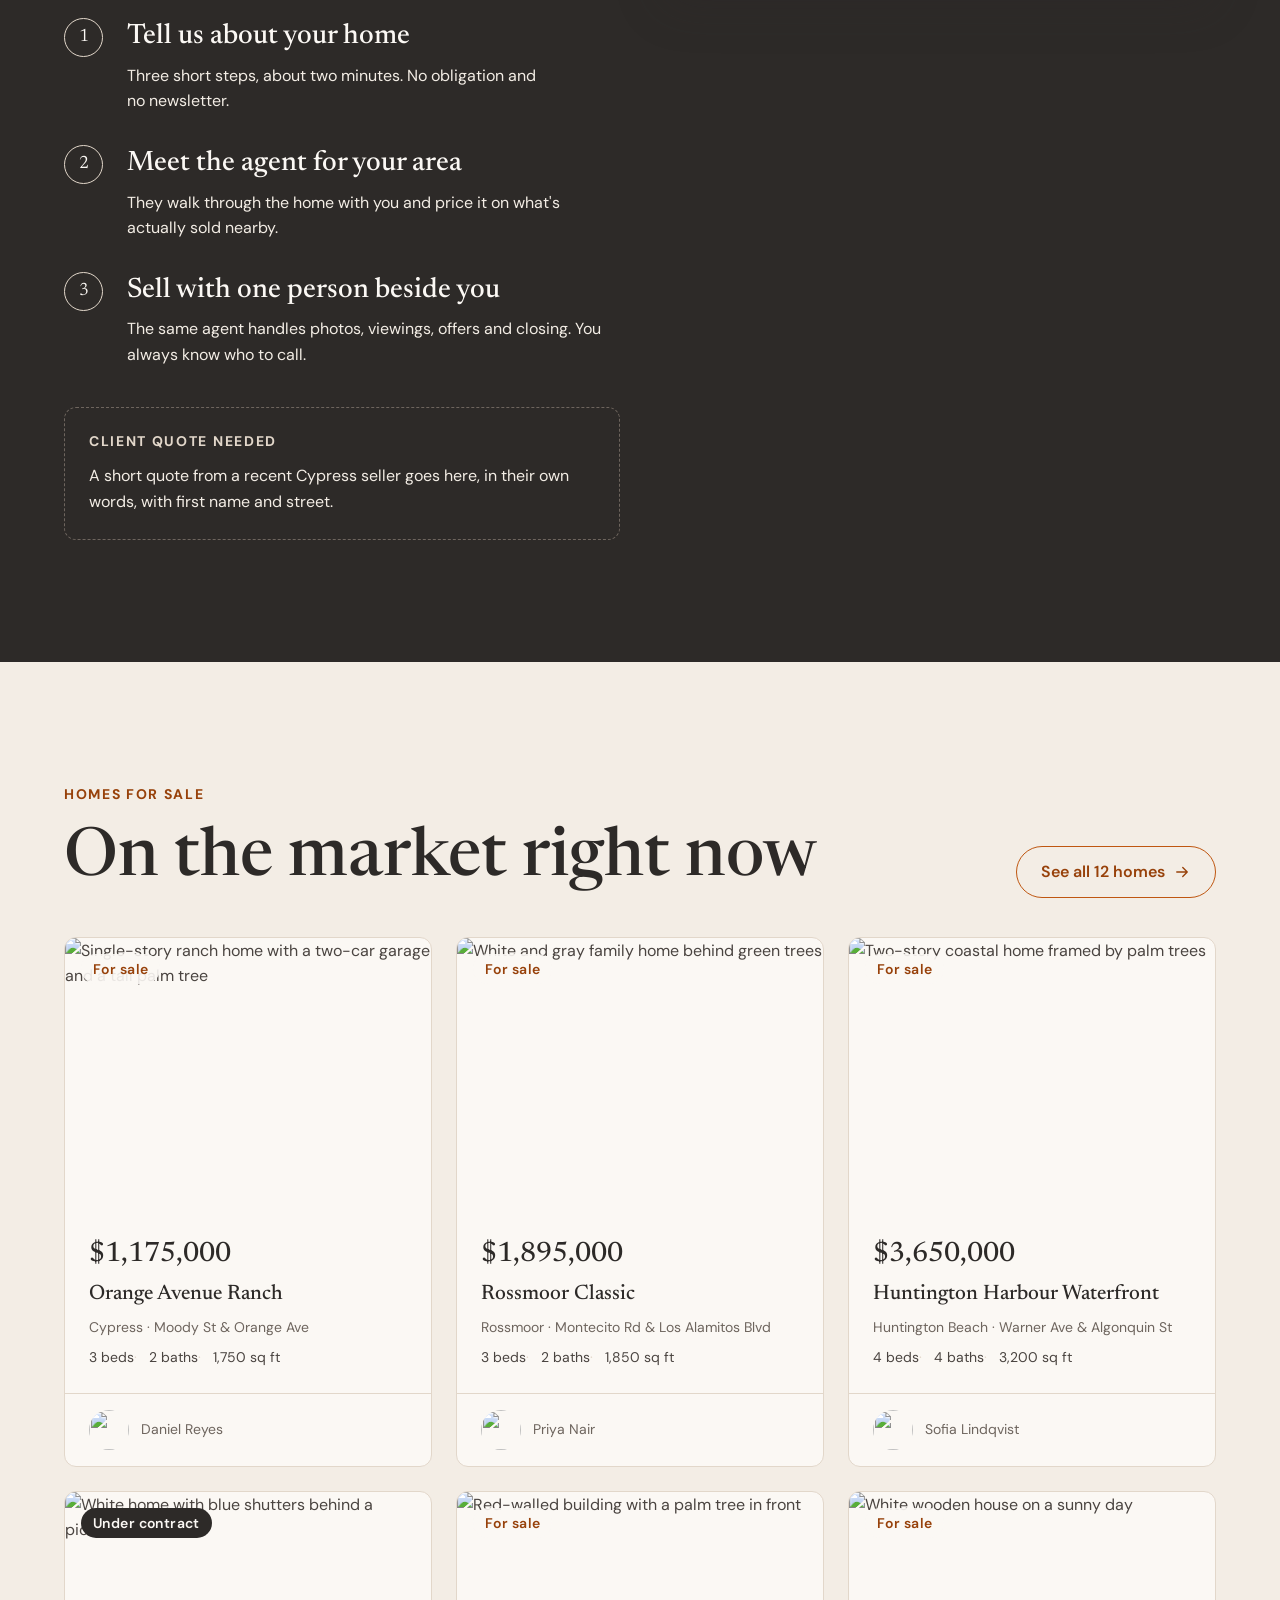
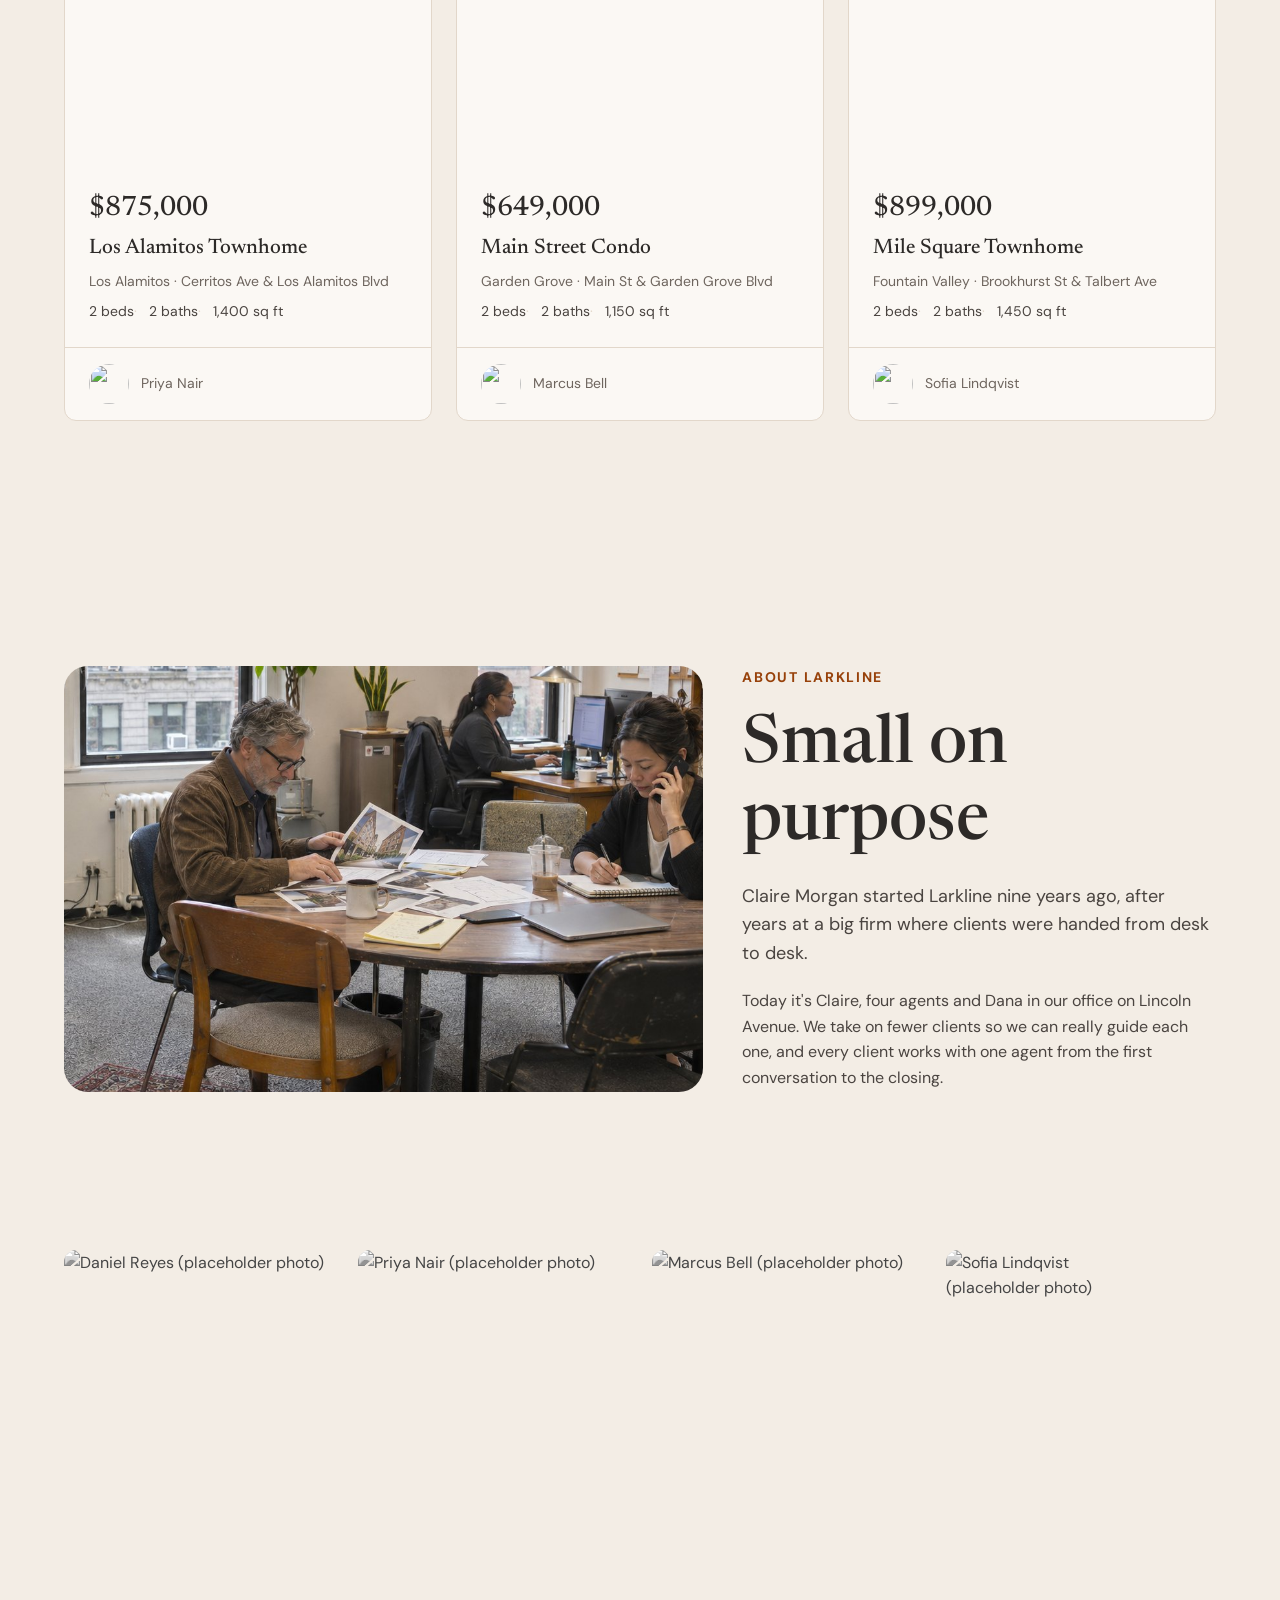
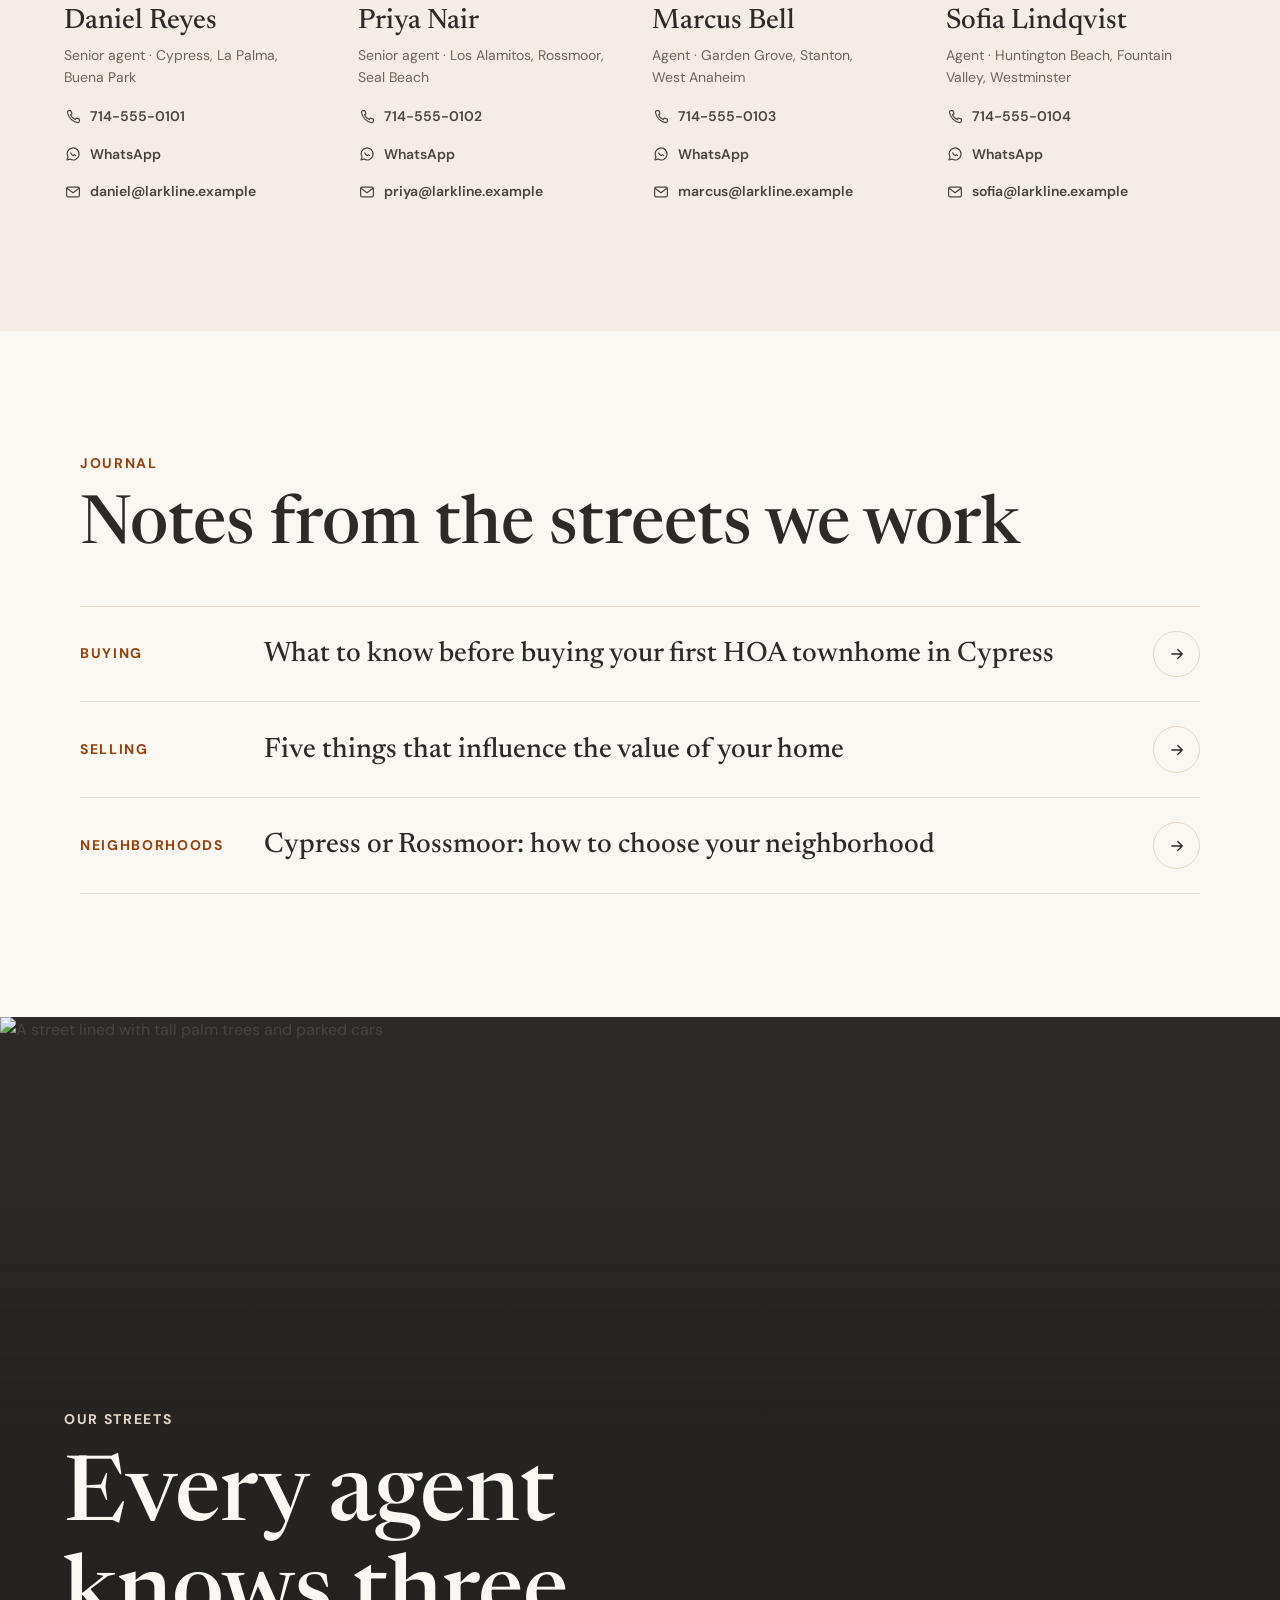
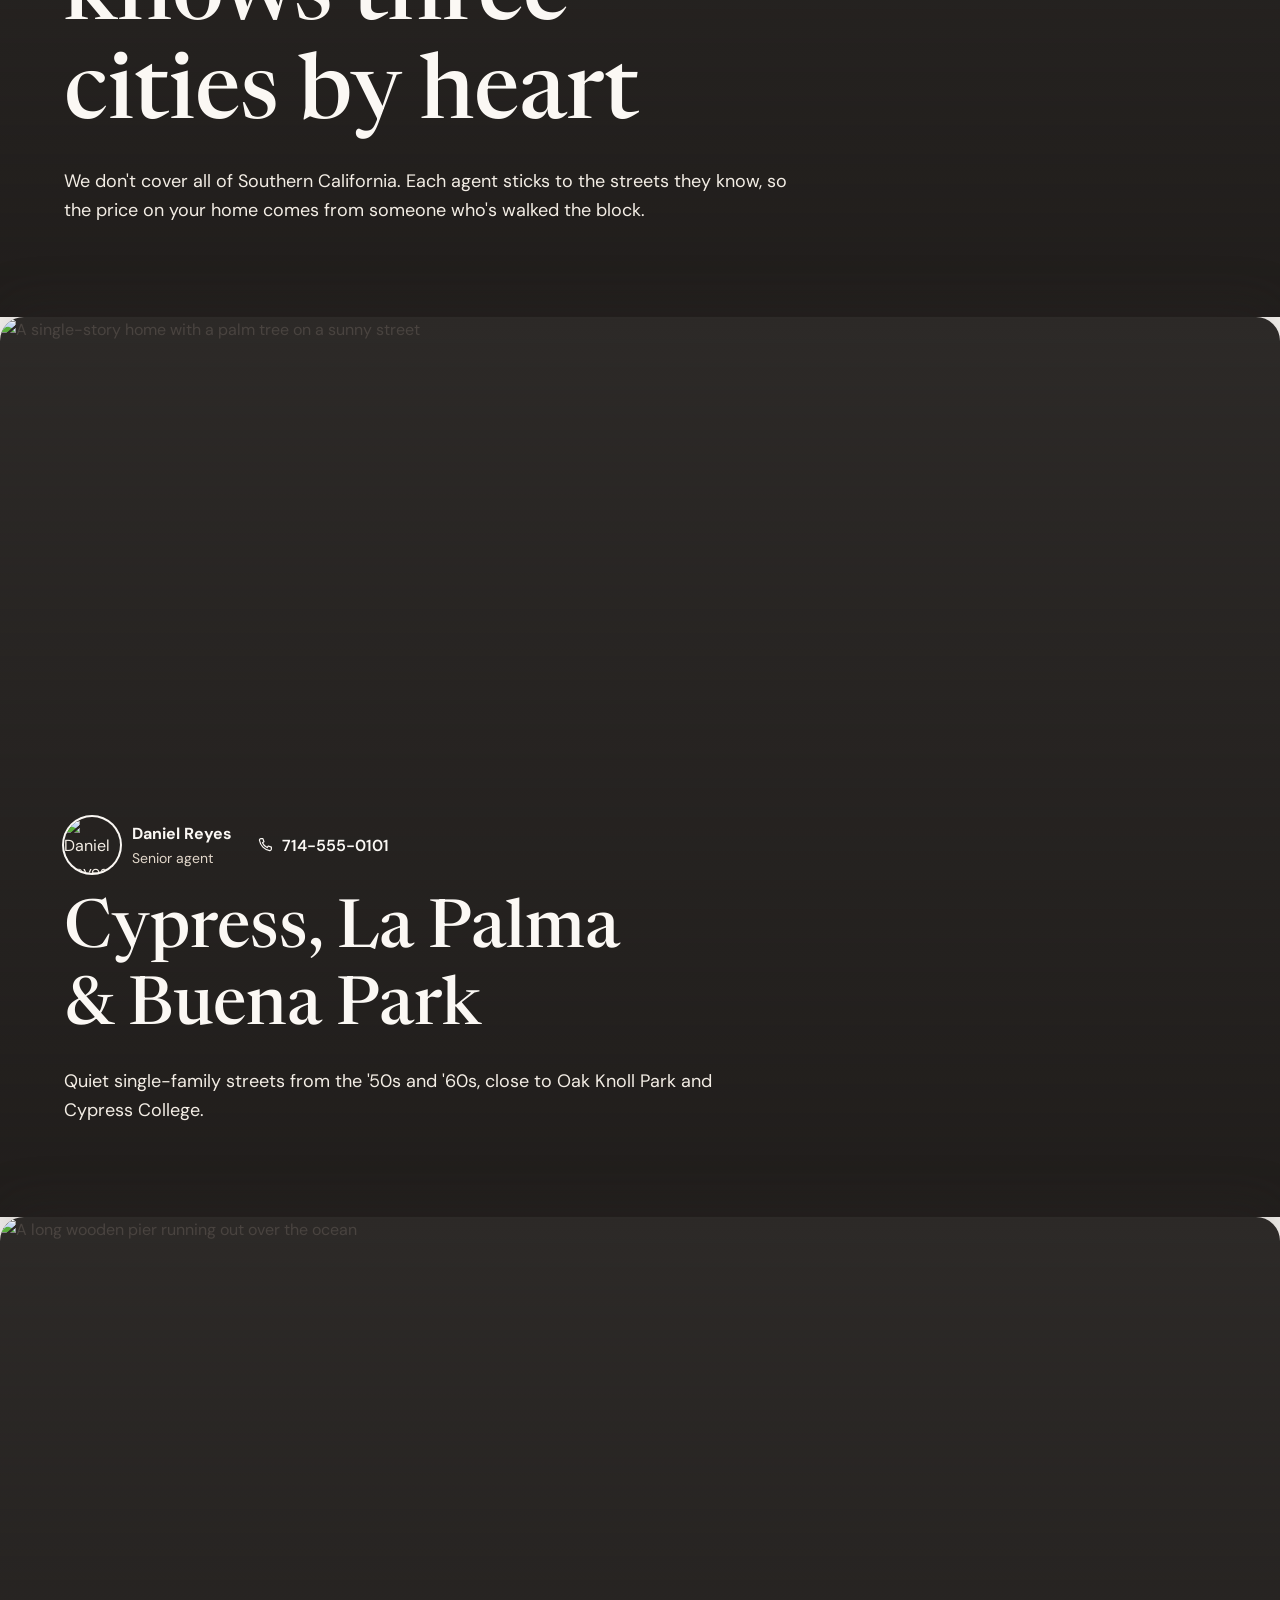
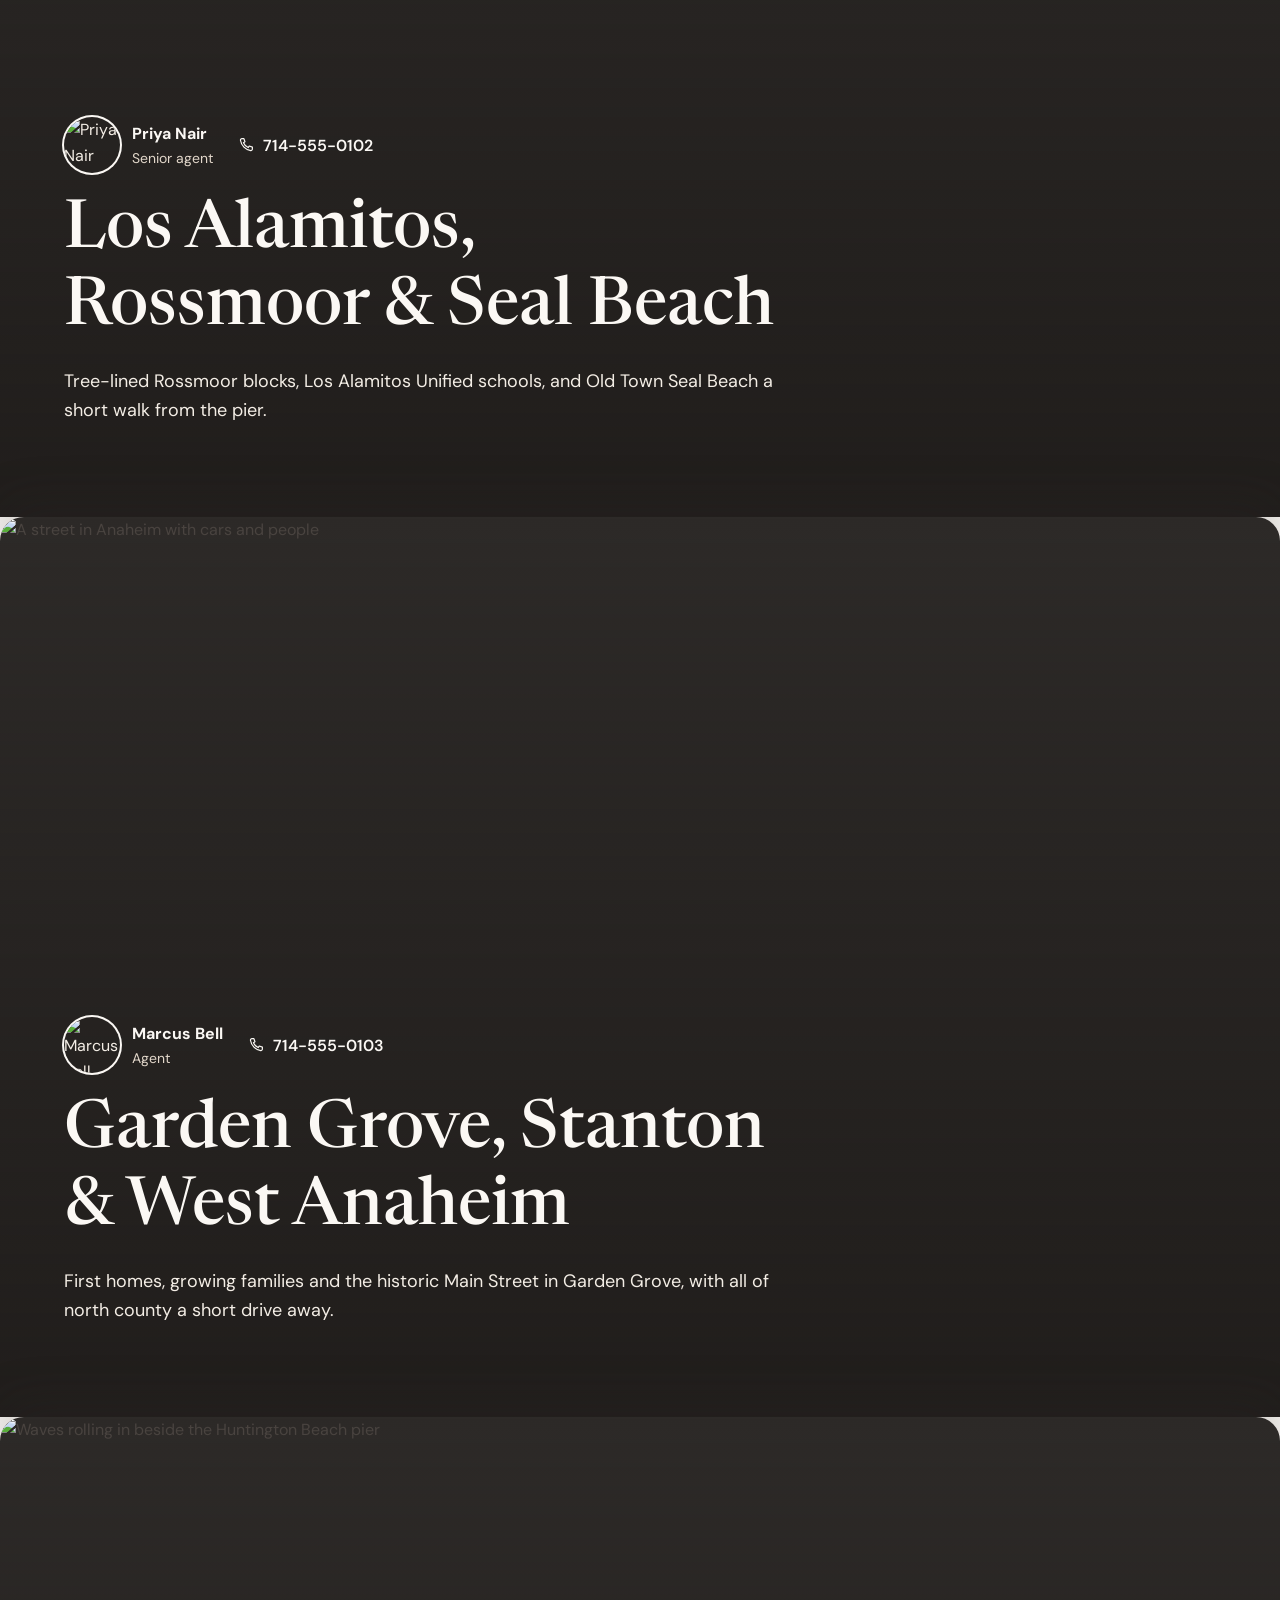
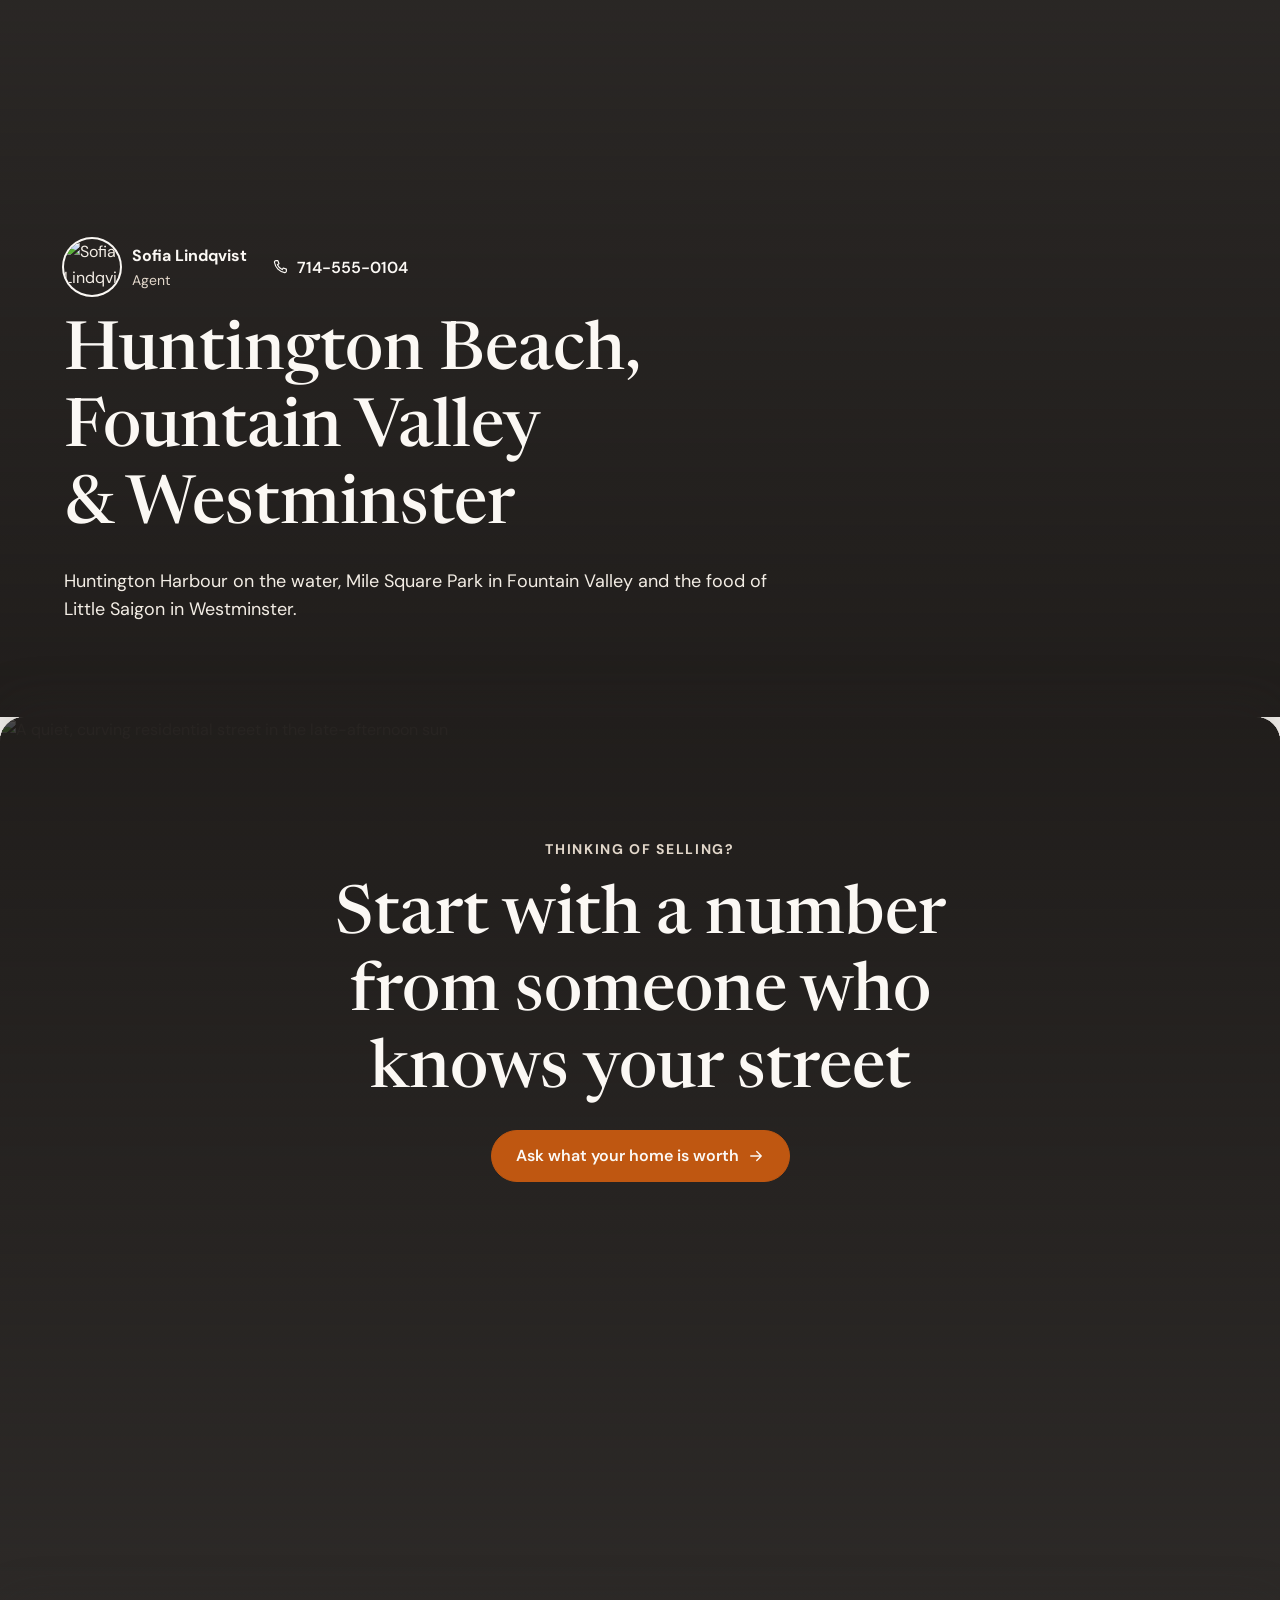
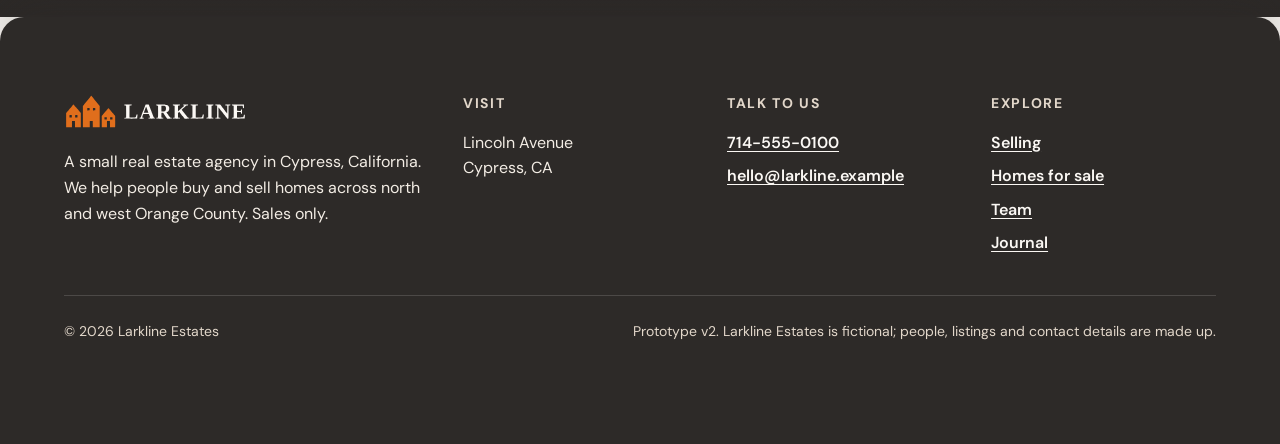
==== commit 77ccfc96: "Count-up numbers in the facts strip Co-Authored-By: Claude Opus 5.5 <noreply@anthropic.com> Claude-S" ====
--- a/index.html
+++ b/index.html
@@ -8,7 +8,7 @@
   <link rel="preconnect" href="https://fonts.googleapis.com">
   <link rel="preconnect" href="https://fonts.gstatic.com" crossorigin>
   <link href="https://fonts.googleapis.com/css2?family=DM+Sans:opsz,wght@9..40,400;9..40,600;9..40,700&family=Newsreader:opsz,wght@6..72,400;6..72,500&display=swap" rel="stylesheet">
-  <link rel="stylesheet" href="styles.css?v=2.1">
+  <link rel="stylesheet" href="styles.css?v=2.2">
 </head>
 <body>
 
@@ -80,15 +80,15 @@
   <section data-header="light" class="bg-light-1 boxed-l pad-tb-48" aria-label="Larkline in numbers">
     <ul class="facts-grid gap-32">
       <li class="flex-column gap-4">
-        <span class="fact-number title-3">9 years</span>
+        <span class="fact-number title-3" data-count>9 years</span>
         <span class="body-s detail-on-light">Selling homes from our office on Lincoln Avenue</span>
       </li>
       <li class="flex-column gap-4">
-        <span class="fact-number title-3">1 agent</span>
+        <span class="fact-number title-3" data-count>1 agent</span>
         <span class="body-s detail-on-light">Stays with you from the first call to the keys</span>
       </li>
       <li class="flex-column gap-4">
-        <span class="fact-number title-3">4 agents</span>
+        <span class="fact-number title-3" data-count>4 agents</span>
         <span class="body-s detail-on-light">Each covers the three cities they know best</span>
       </li>
       <li class="flex-column gap-4">
@@ -721,6 +721,81 @@
   });
   update();
 })();
+
+/* Count-up numbers: the final value stays in the HTML; this only animates it once. */
+(function (root) {
+  var els = Array.prototype.slice.call(root.querySelectorAll('[data-count]'));
+  if (!els.length || !('IntersectionObserver' in window)) return;
+  if (window.matchMedia('(prefers-reduced-motion: reduce)').matches) return;
+  var re = /^([^\d-]*)(-?\d[\d,]*(?:\.\d+)?)([\s\S]*)$/;
+  var DURATION = 1600, STAGGER = 150;
+  var items = [];
+  els.forEach(function (el) {
+    var text = el.textContent.trim();
+    var m = text.match(re);
+    if (!m) return;
+    var num = m[2];
+    items.push({
+      el: el, text: text, html: el.innerHTML, prefix: m[1], suffix: m[3],
+      target: parseFloat(num.replace(/,/g, '')),
+      decimals: num.indexOf('.') < 0 ? 0 : num.split('.')[1].length,
+      grouped: num.indexOf(',') >= 0,
+      state: 'idle', value: null
+    });
+  });
+  function format(item, v) {
+    return v.toLocaleString('en-US', { minimumFractionDigits: item.decimals, maximumFractionDigits: item.decimals, useGrouping: item.grouped });
+  }
+  function prime(item) {
+    if (item.state !== 'idle') return;
+    item.state = 'primed';
+    item.el.setAttribute('aria-label', item.text);
+    var wrap = document.createElement('span');
+    wrap.setAttribute('aria-hidden', 'true');
+    item.value = document.createElement('span');
+    item.value.textContent = format(item, 0);
+    wrap.appendChild(document.createTextNode(item.prefix));
+    wrap.appendChild(item.value);
+    wrap.appendChild(document.createTextNode(item.suffix));
+    item.el.textContent = '';
+    item.el.appendChild(wrap);
+  }
+  function run(item, delay) {
+    prime(item);
+    if (item.state !== 'primed') return;
+    item.state = 'running';
+    setTimeout(function () {
+      var start = null;
+      function frame(now) {
+        if (start === null) start = now;
+        var t = Math.min((now - start) / DURATION, 1);
+        var eased = 1 - Math.pow(1 - t, 3);
+        item.value.textContent = format(item, item.target * eased);
+        if (t < 1) { window.requestAnimationFrame(frame); return; }
+        item.el.innerHTML = item.html;
+        item.el.removeAttribute('aria-label');
+        item.state = 'done';
+      }
+      window.requestAnimationFrame(frame);
+    }, delay);
+  }
+  function find(el) { for (var i = 0; i < items.length; i++) if (items[i].el === el) return items[i]; return null; }
+  var primer = new IntersectionObserver(function (entries) {
+    entries.forEach(function (e) {
+      if (e.isIntersecting) { var it = find(e.target); if (it) prime(it); primer.unobserve(e.target); }
+    });
+  }, { threshold: 0 });
+  var starter = new IntersectionObserver(function (entries) {
+    var batch = 0;
+    entries.forEach(function (e) {
+      if (!e.isIntersecting) return;
+      var it = find(e.target);
+      if (it) run(it, batch++ * STAGGER);
+      starter.unobserve(e.target);
+    });
+  }, { threshold: 0.4 });
+  items.forEach(function (it) { primer.observe(it.el); starter.observe(it.el); });
+})(document);
 </script>
 </body>
 </html>
--- a/styles.css
+++ b/styles.css
@@ -533,6 +533,7 @@
 .fact-number {
   font-family: var(--heading-font);
   color: var(--primary-brand-2);
+  font-variant-numeric: tabular-nums;
 }
 
 /* ---------- Sell section ---------- */
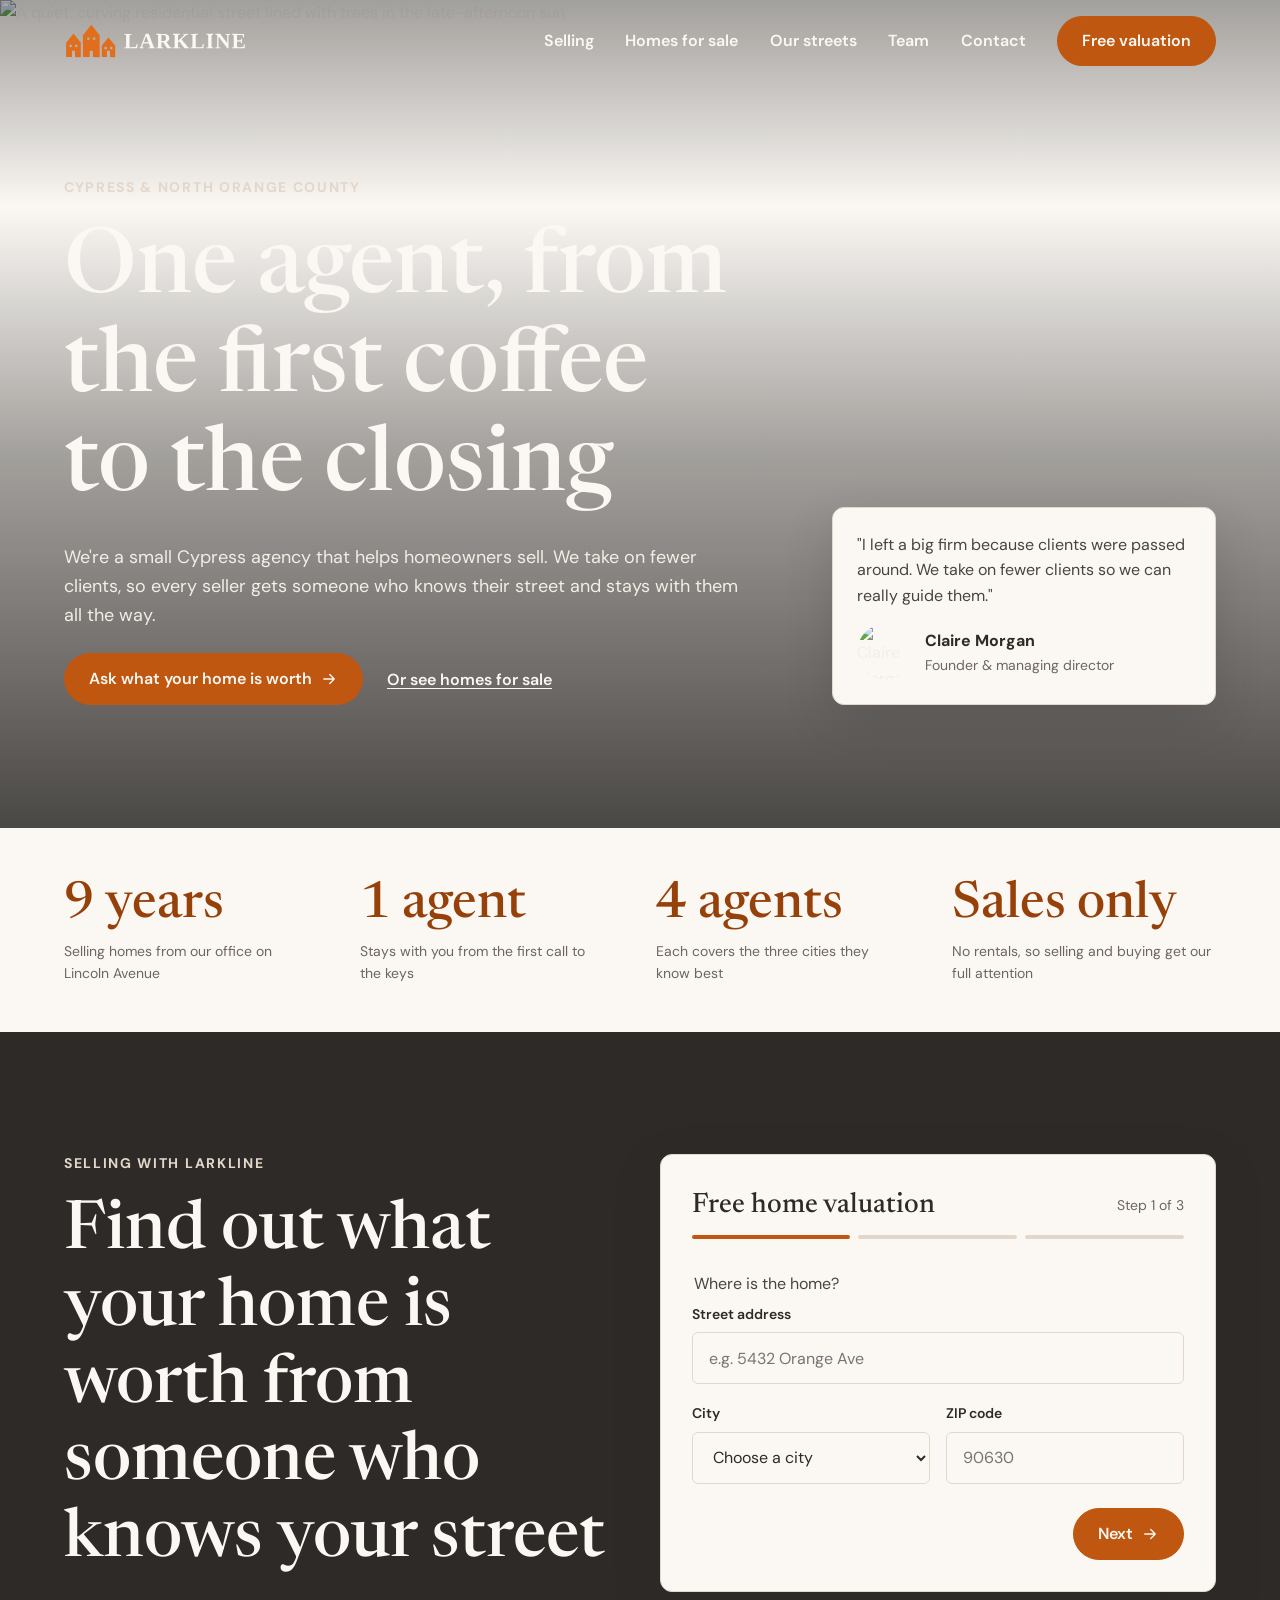
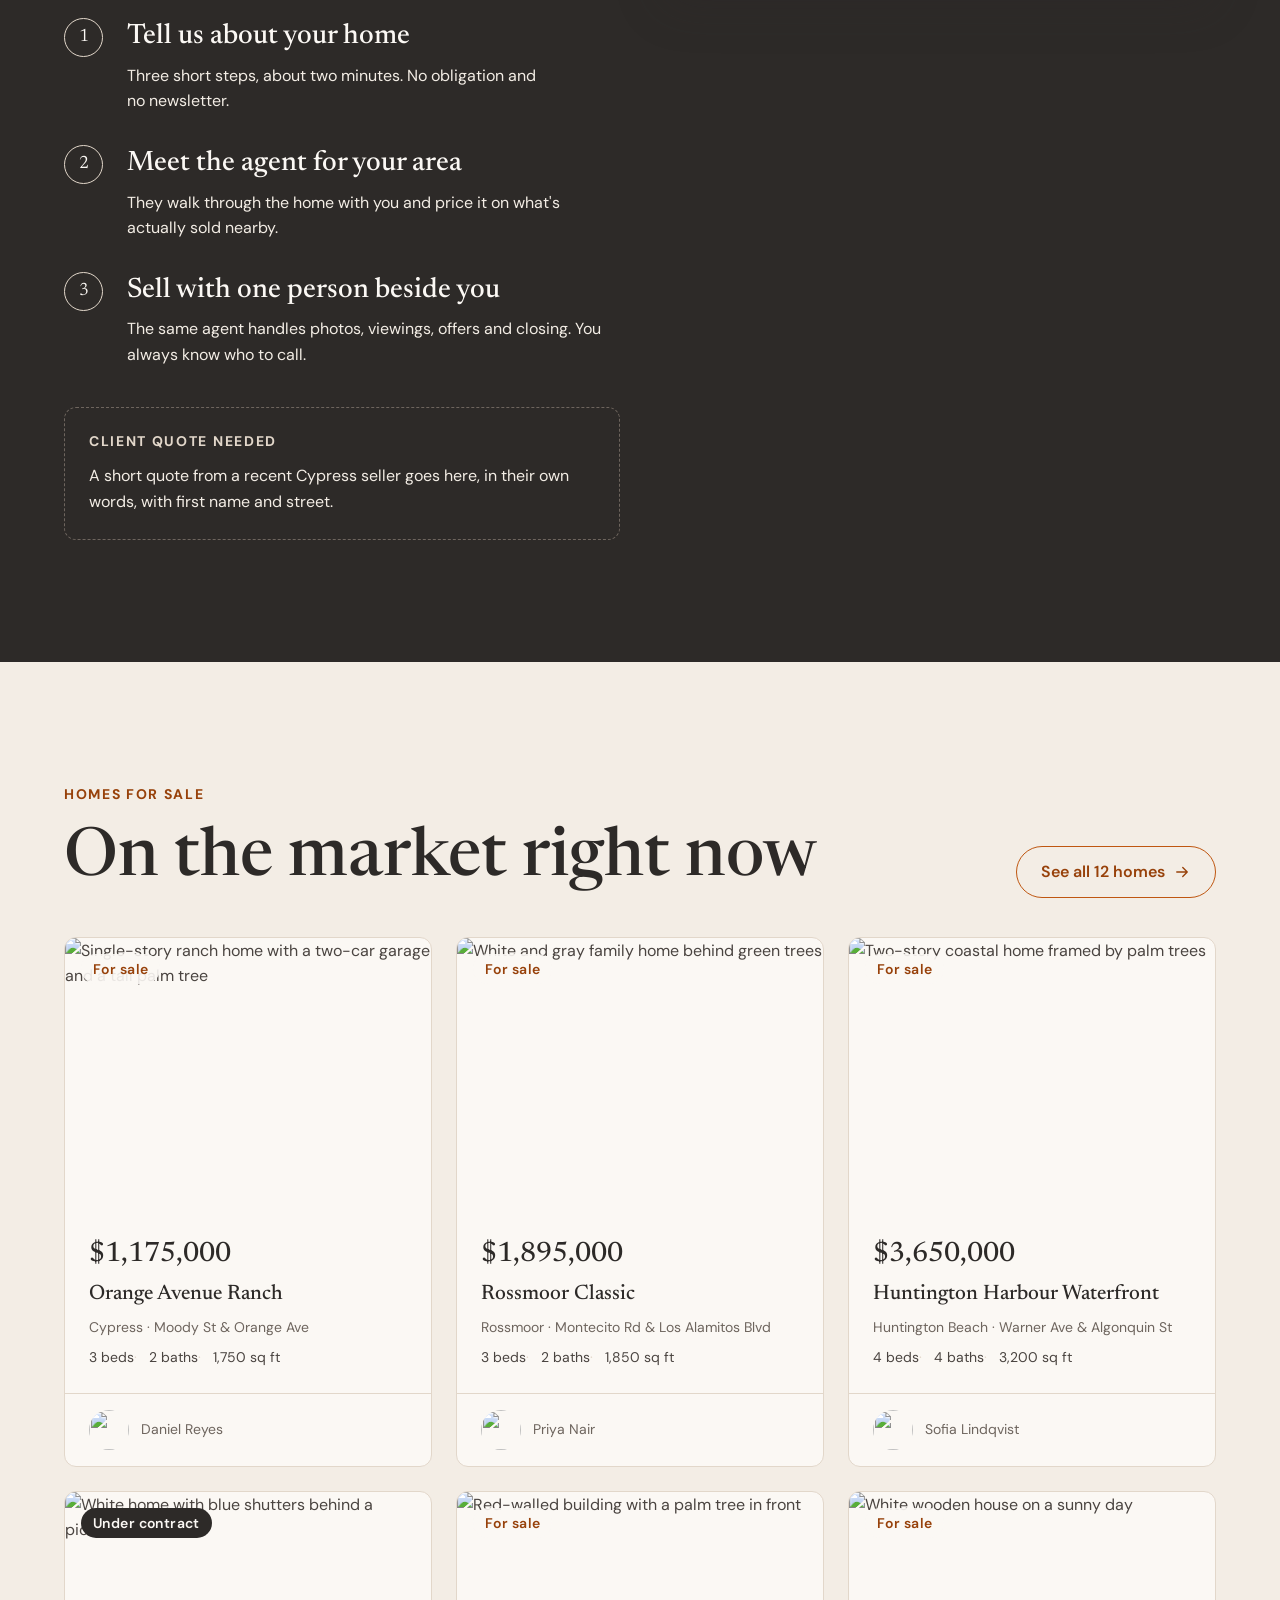
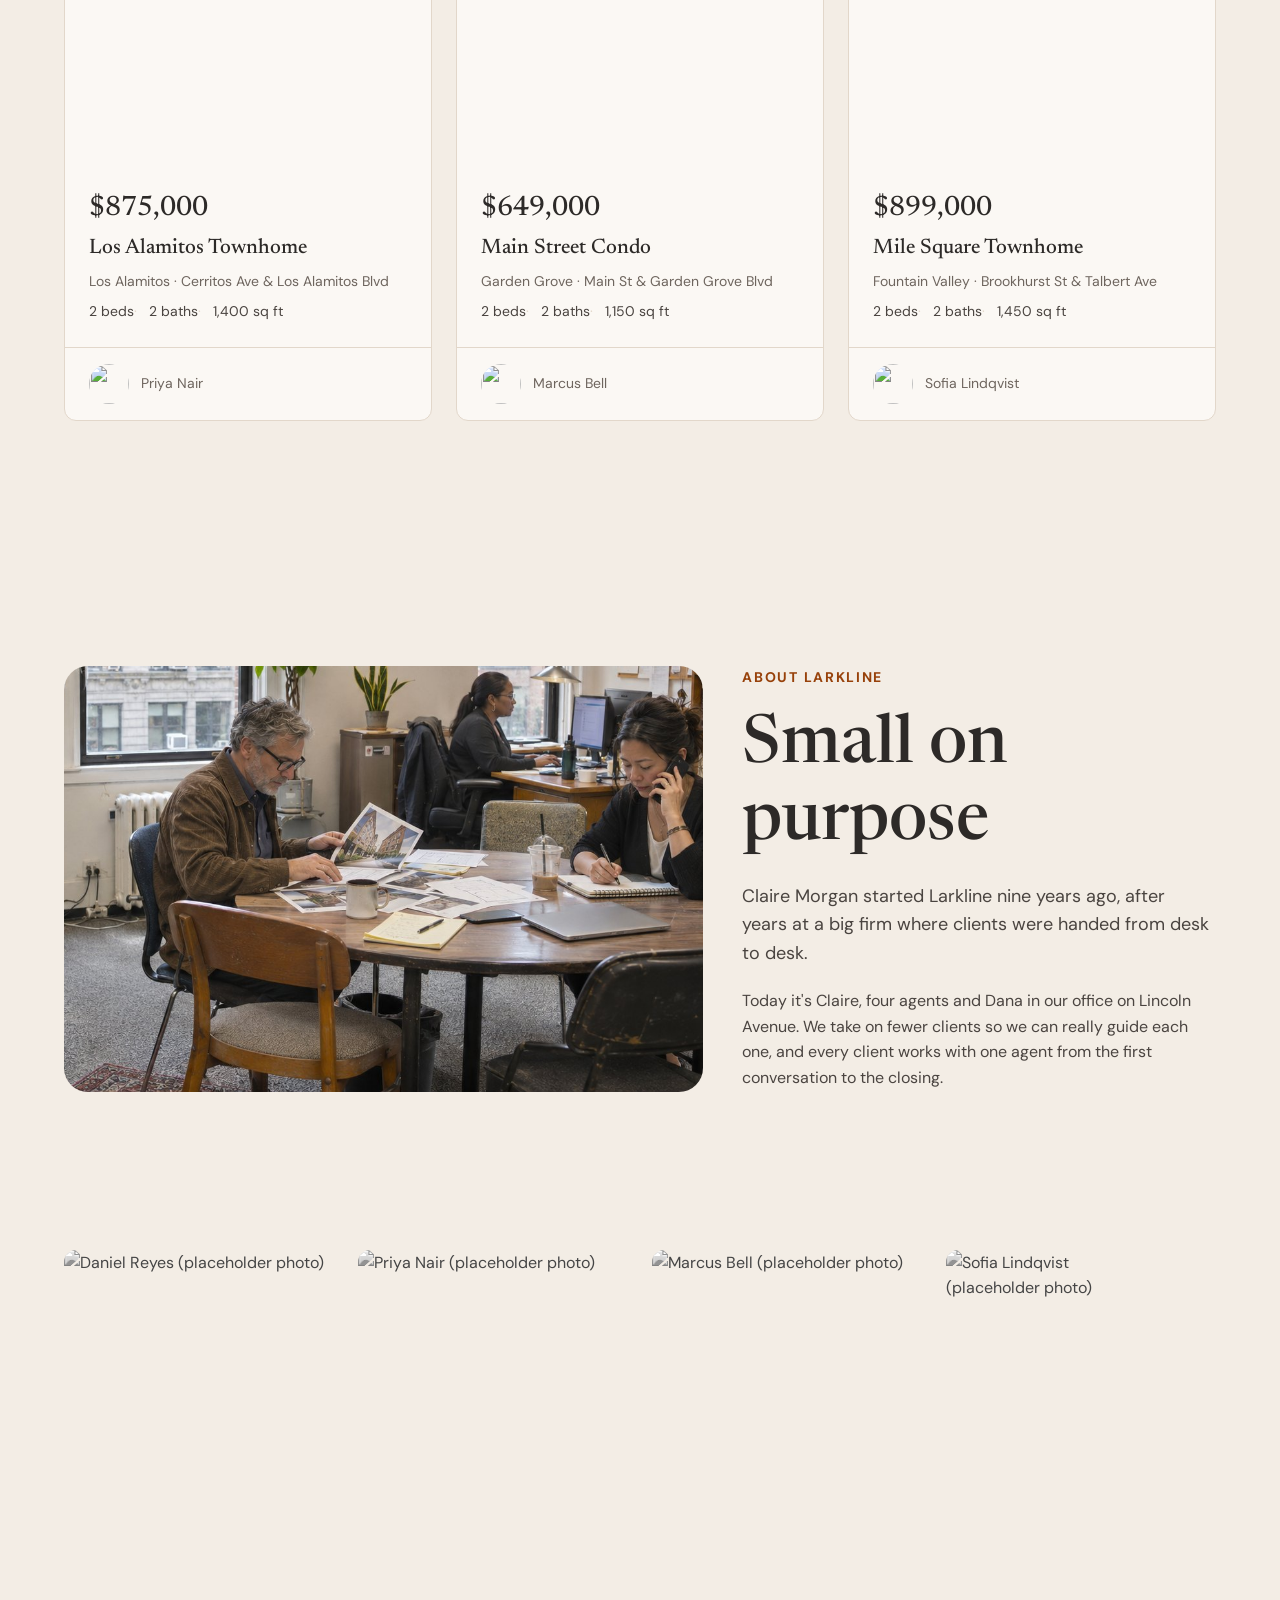
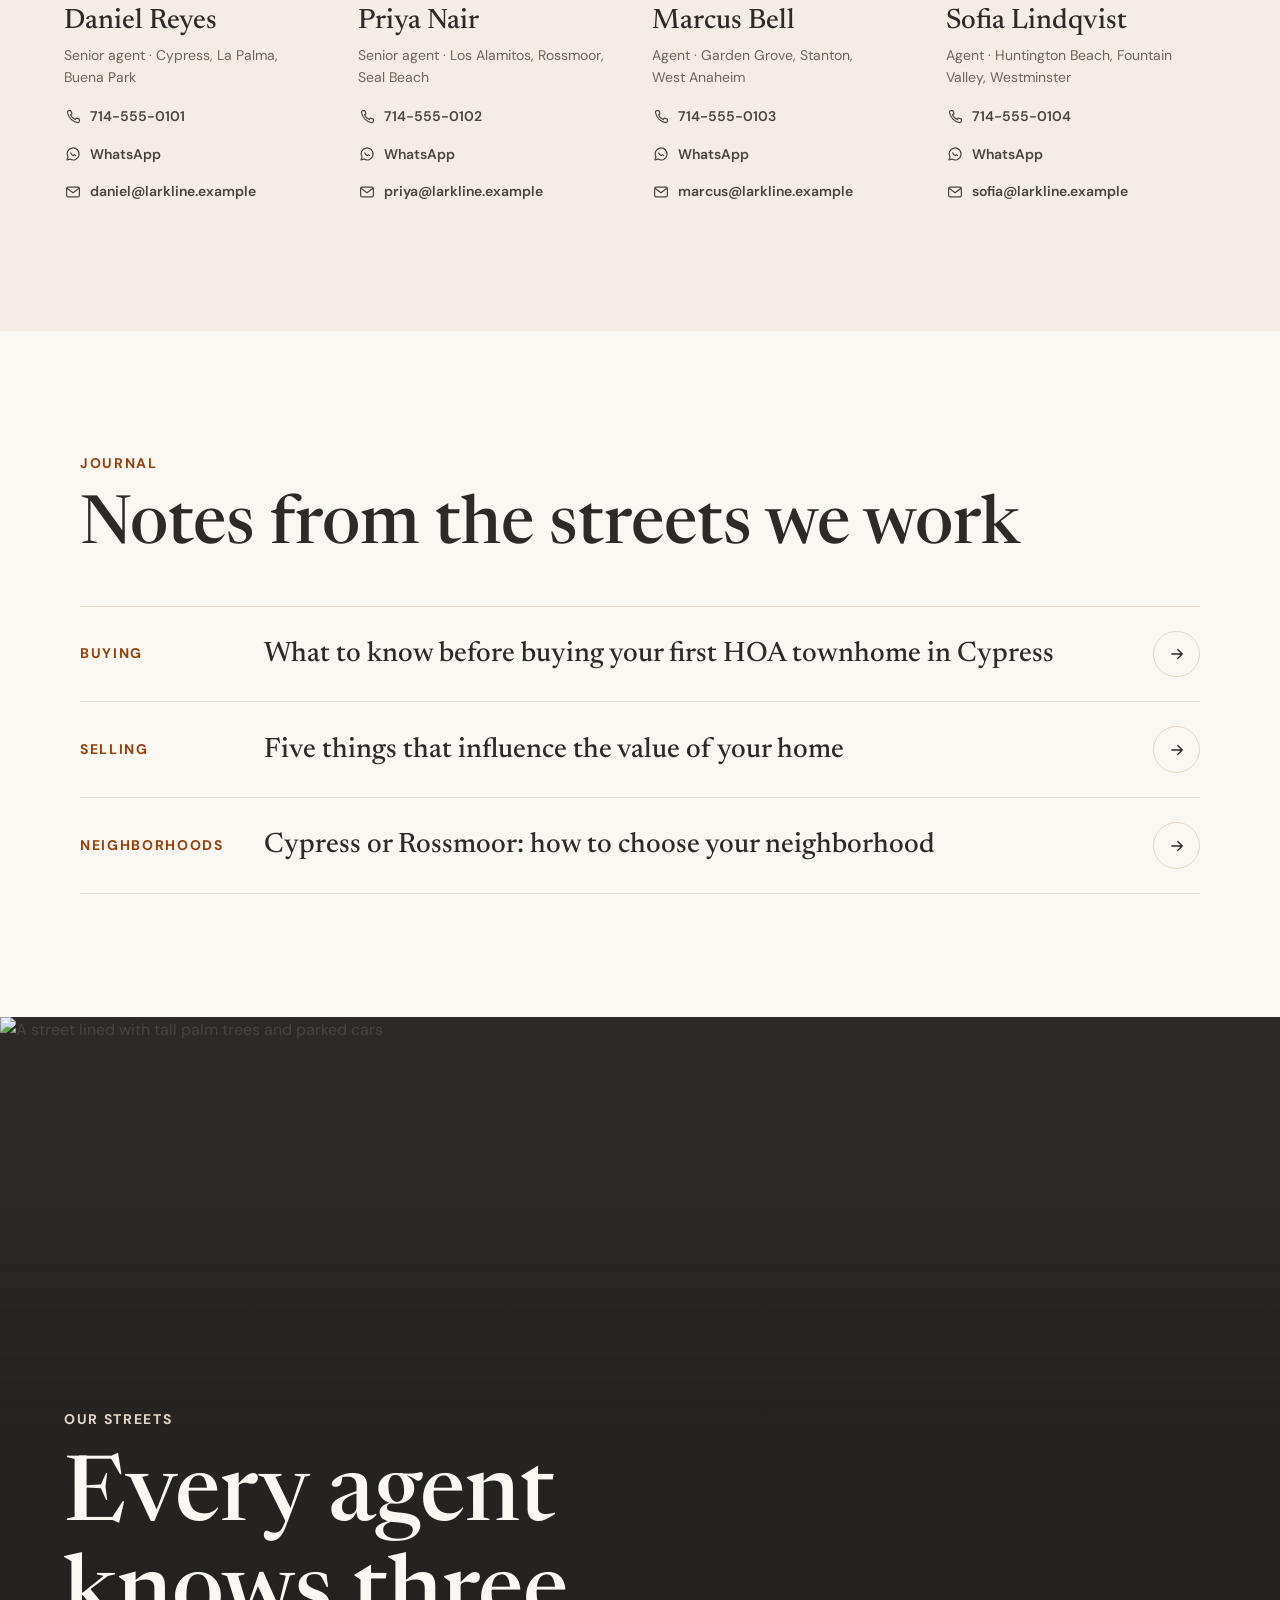
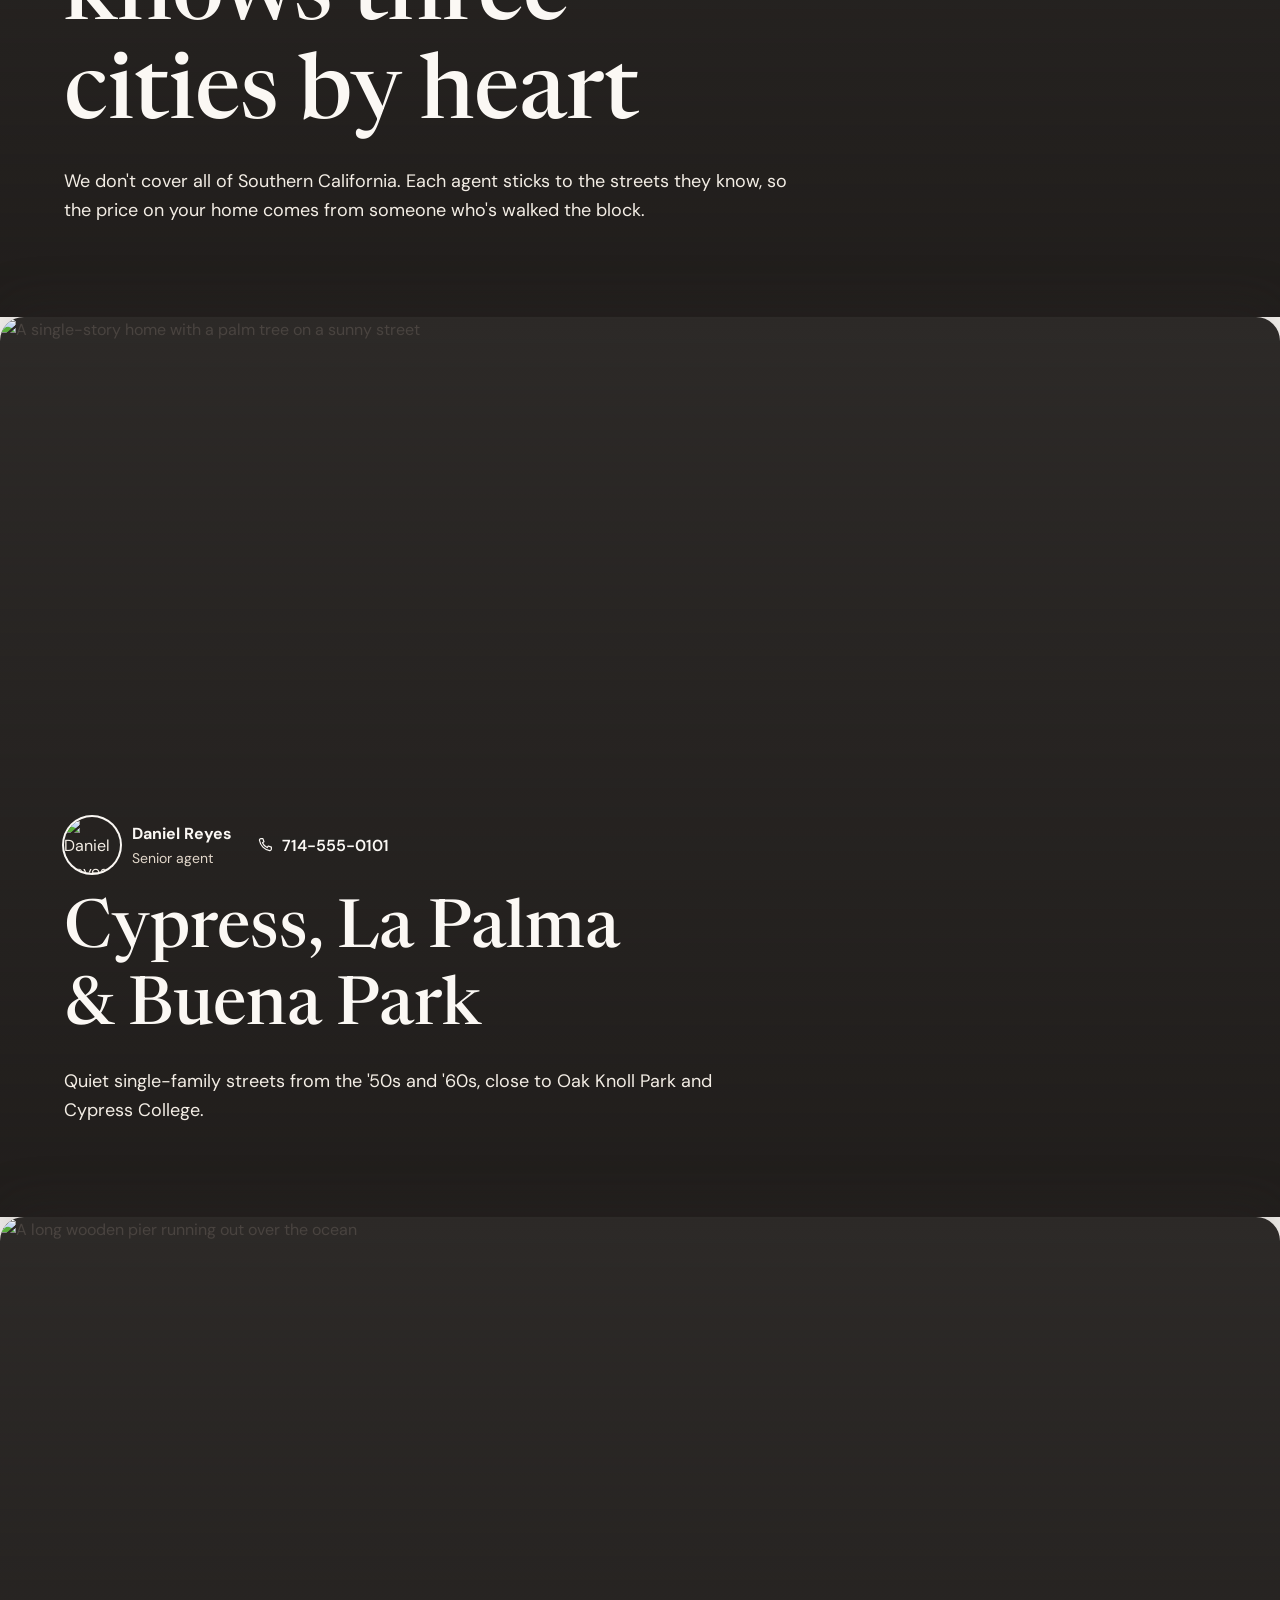
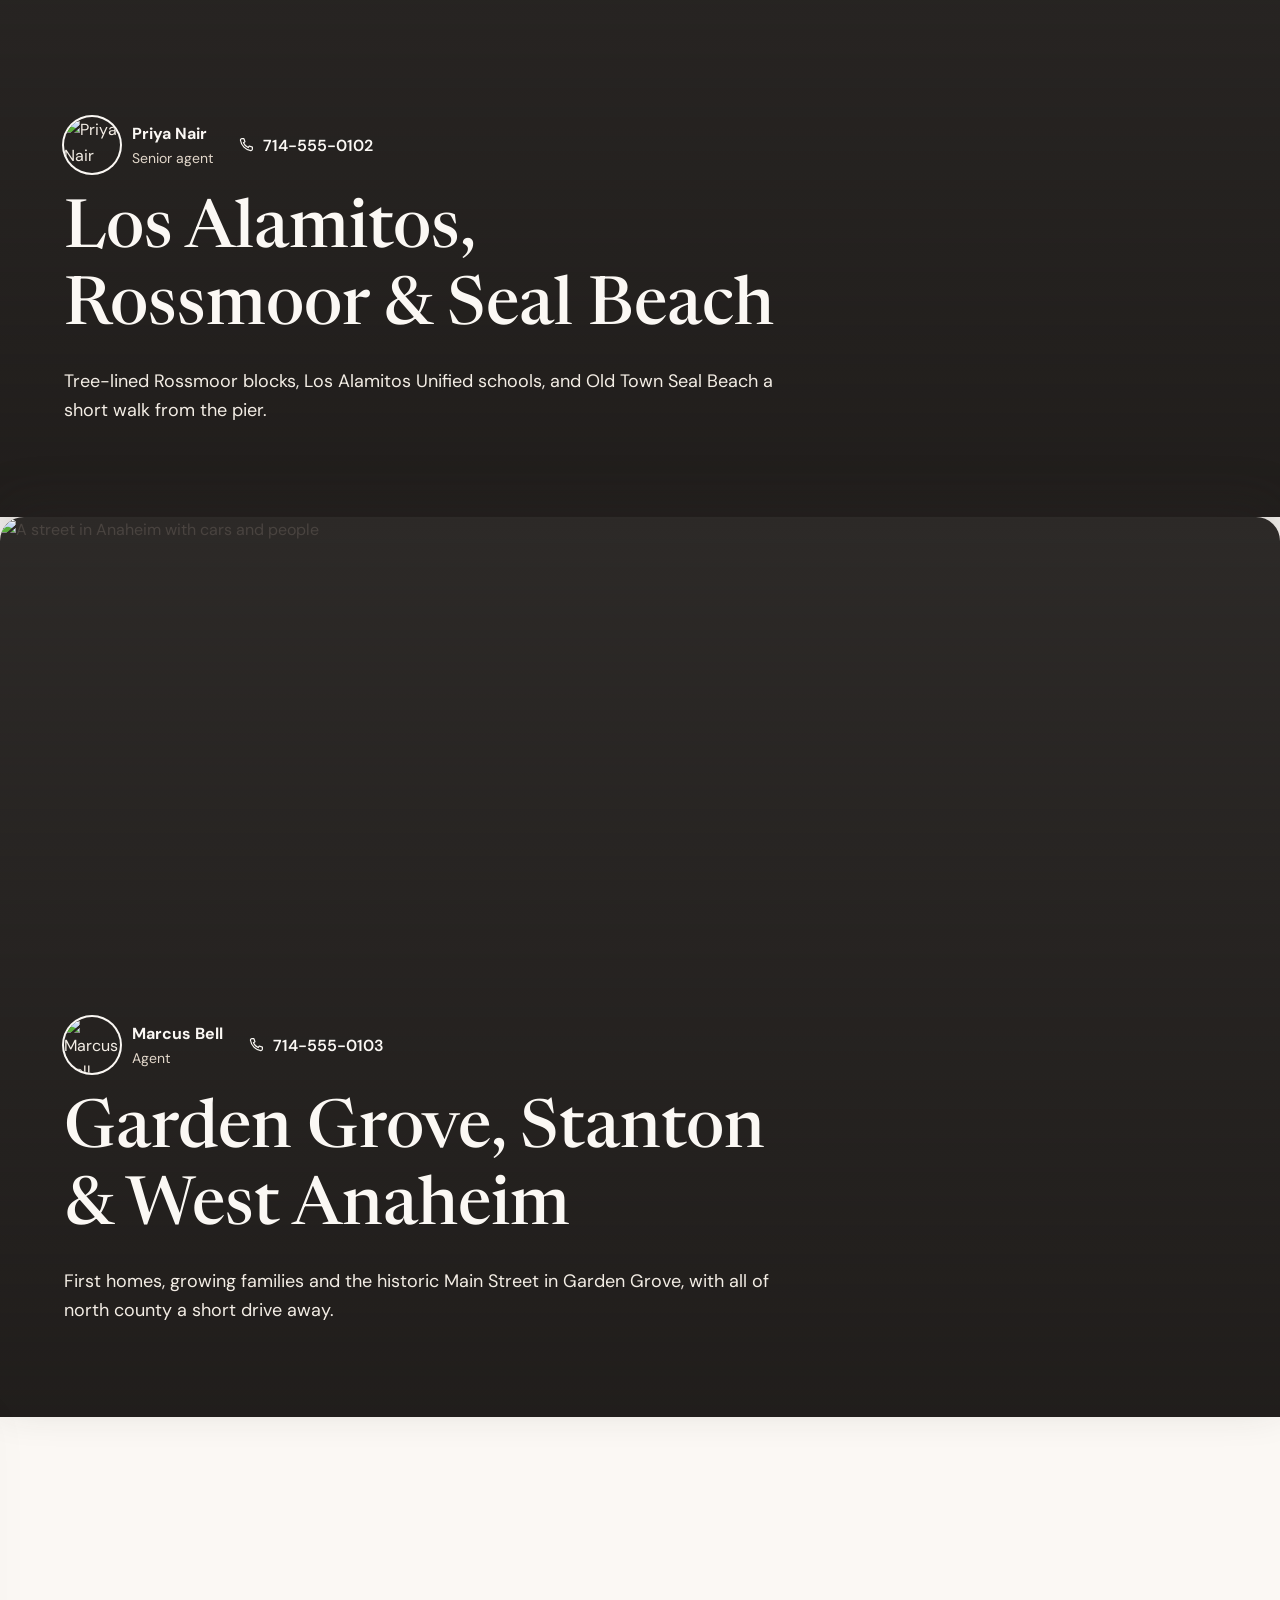
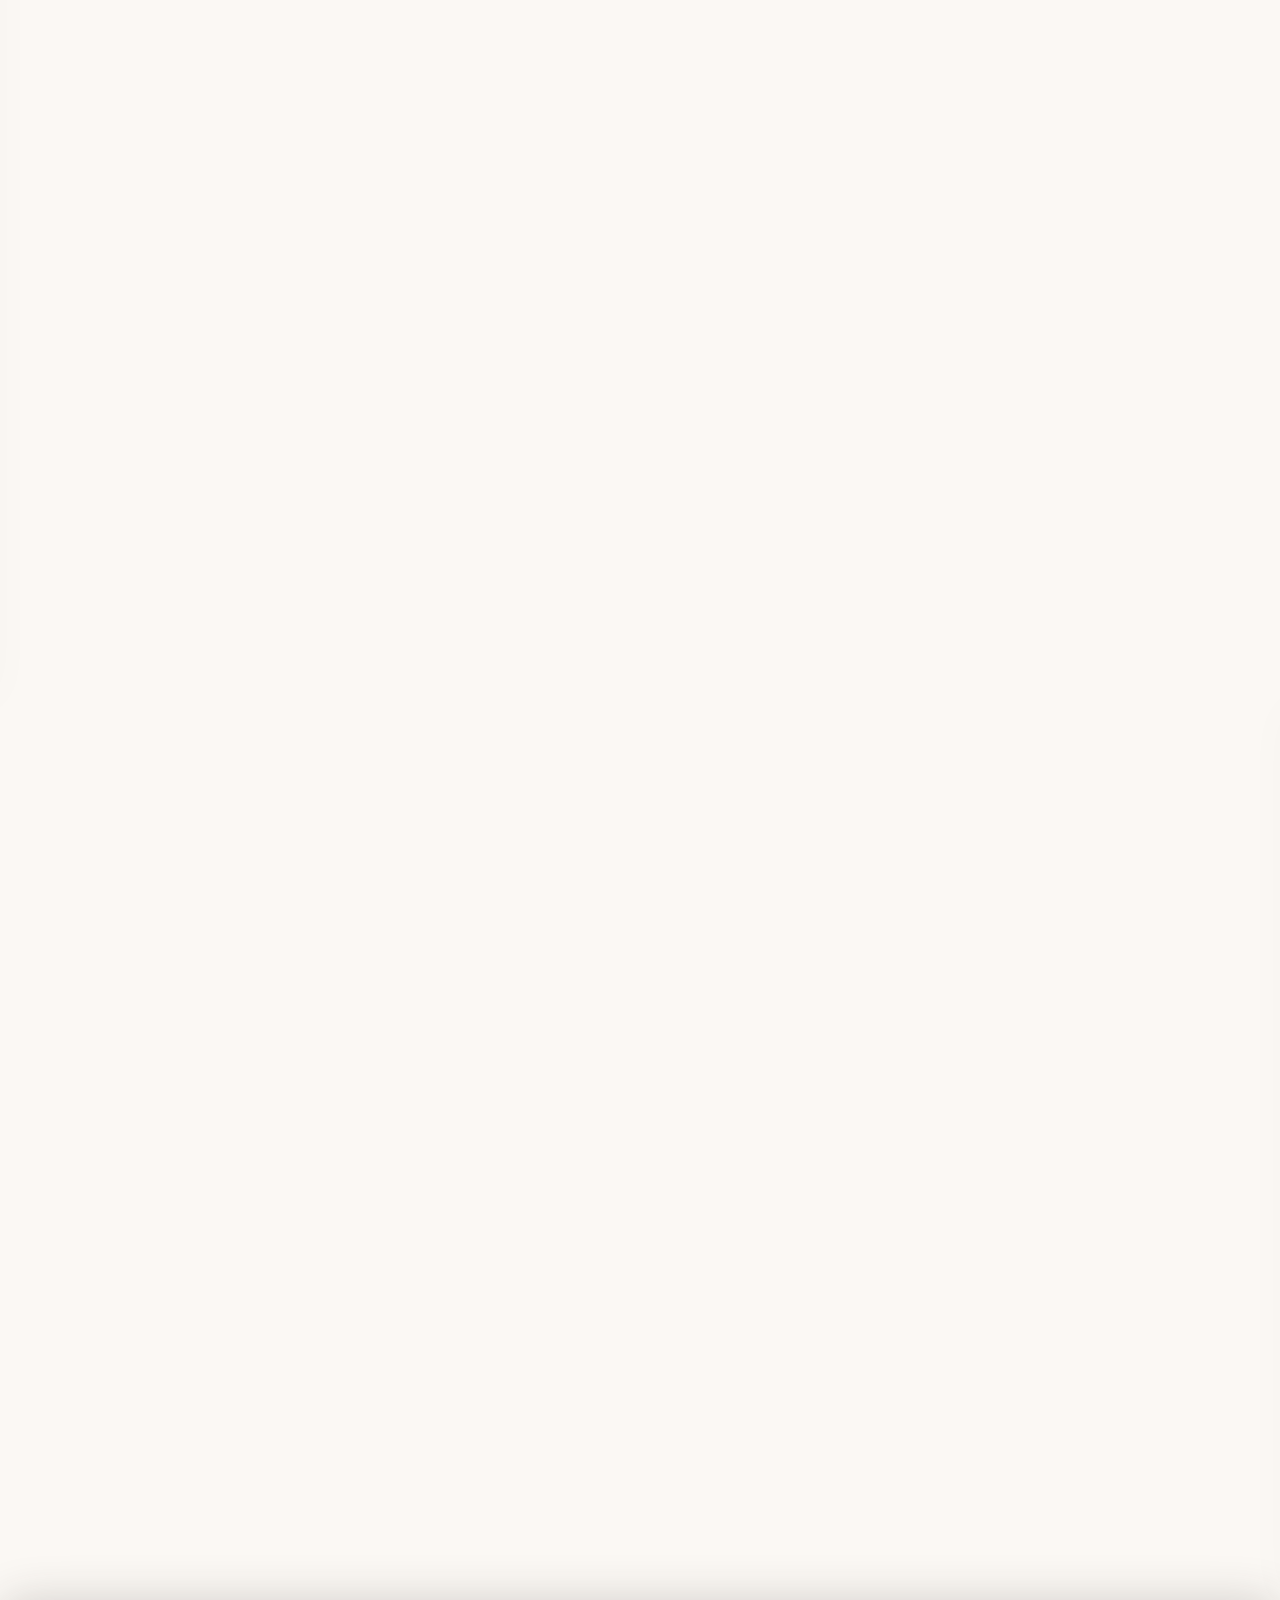
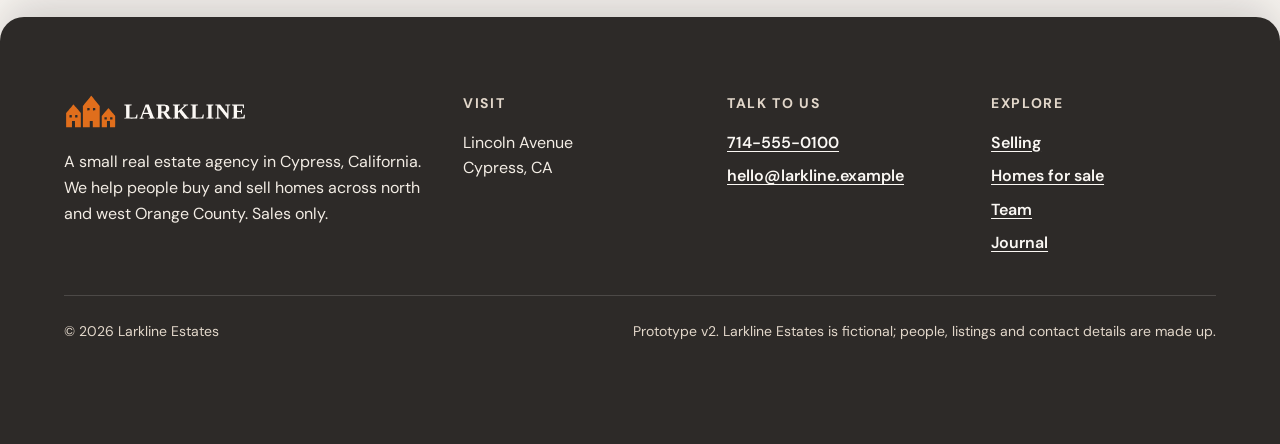
==== commit 2e7319ed: "Last two street panels slide in from the sides and fade in Co-Authored-By: Claude Opus 5.5 <noreply@" ====
--- a/index.html
+++ b/index.html
@@ -8,7 +8,7 @@
   <link rel="preconnect" href="https://fonts.googleapis.com">
   <link rel="preconnect" href="https://fonts.gstatic.com" crossorigin>
   <link href="https://fonts.googleapis.com/css2?family=DM+Sans:opsz,wght@9..40,400;9..40,600;9..40,700&family=Newsreader:opsz,wght@6..72,400;6..72,500&display=swap" rel="stylesheet">
-  <link rel="stylesheet" href="styles.css?v=2.2">
+  <link rel="stylesheet" href="styles.css?v=2.4">
 </head>
 <body>
 
@@ -535,7 +535,7 @@
       </div>
       <div class="stack-dim" aria-hidden="true"></div>
     </section>
-    <section data-header="dark" class="stack-panel bg-dark-1" aria-label="Huntington Beach, Fountain Valley and Westminster">
+    <section data-header="dark" data-enter="left" class="stack-panel bg-dark-1" aria-label="Huntington Beach, Fountain Valley and Westminster">
       <div class="stack-inner">
         <div class="stack-media"><img src="https://images.unsplash.com/photo-1510301727687-449bada59d5d?auto=format&fit=crop&w=2000&q=72" alt="Waves rolling in beside the Huntington Beach pier" loading="lazy"></div>
         <div class="stack-shade"></div>
@@ -556,7 +556,7 @@
       </div>
       <div class="stack-dim" aria-hidden="true"></div>
     </section>
-    <section data-header="dark" class="stack-panel bg-dark-1" aria-label="Thinking of selling?">
+    <section data-header="dark" data-enter="right" class="stack-panel bg-dark-1" aria-label="Thinking of selling?">
       <div class="stack-inner">
         <div class="stack-media"><img src="https://images.unsplash.com/photo-1616113364365-b6013f3dad25?auto=format&fit=crop&w=2000&q=72" alt="A quiet, curving residential street in the late-afternoon sun" loading="lazy"></div>
         <div class="stack-shade-top"></div>
@@ -658,25 +658,35 @@
   });
 })();
 
-/* Sticky overlap stack: passive scroll + requestAnimationFrame, no library */
-(function () {
-  var stack = document.querySelector('[data-stack]');
+/* Sticky overlap stack: passive scroll + requestAnimationFrame, no library.
+   Positions come from the layout (not getBoundingClientRect of the moving layers), so transforms never skew the maths. */
+(function (root) {
+  var stack = root.querySelector('[data-stack]');
   if (!stack) return;
   var layers = Array.prototype.slice.call(stack.children).filter(function (el) {
     return el.classList.contains('stack-panel') || el.classList.contains('stack-layer');
   });
   var ticking = false;
+  function clamp(v) { return v < 0 ? 0 : (v > 1 ? 1 : v); }
   function update() {
     ticking = false;
     var vh = window.innerHeight;
-    for (var i = 0; i < layers.length - 1; i++) {
-      var panel = layers[i];
-      if (!panel.classList.contains('stack-panel')) continue;
-      var next = layers[i + 1];
-      var top = next.getBoundingClientRect().top;
-      var p = (vh - top) / vh;
-      p = p < 0 ? 0 : (p > 1 ? 1 : p);
-      panel.style.setProperty('--p', p.toFixed(3));
+    var y = stack.getBoundingClientRect().top;
+    var tops = [];
+    for (var i = 0; i < layers.length; i++) { tops.push(y); y += layers[i].offsetHeight; }
+    for (var j = 0; j < layers.length; j++) {
+      var el = layers[j];
+      var q = clamp((vh - tops[j]) / vh);           /* how far this layer has travelled in */
+      if (el.hasAttribute('data-enter')) {
+        /* side entrance: cancel the vertical travel so the layer slides in sideways */
+        var lift = q > 0 ? Math.max(tops[j], 0) : 0;
+        el.style.setProperty('--q', q.toFixed(3));
+        el.style.setProperty('--lift', lift.toFixed(1) + 'px');
+      }
+      if (j > 0) {
+        var prev = layers[j - 1];
+        if (prev.classList.contains('stack-panel')) prev.style.setProperty('--p', q.toFixed(3));
+      }
     }
   }
   function request() {
@@ -685,7 +695,7 @@
   window.addEventListener('scroll', request, { passive: true });
   window.addEventListener('resize', request, { passive: true });
   update();
-})();
+})(document);
 
 /* Close the mobile menu after choosing a link */
 document.querySelectorAll('.nav-panel a').forEach(function (a) {
--- a/styles.css
+++ b/styles.css
@@ -93,9 +93,11 @@
   --article-label-width: 10rem;
   --panel-width: 23rem;
   --stack-height: 100vh;
+  --plan-min-width: 34rem;
   --stack-scale-depth: 0.06;
   --stack-dim-max: 0.55;
   --stack-lift: var(--size-48);
+  --stack-enter-opacity: 0.1;
 }
 
 /* ==========================================================================
@@ -919,6 +921,24 @@
 .status-line { display: inline-flex; align-items: center; }
 
 
+
+/* ---------- Floor plan (property page) ---------- */
+.plan-frame { overflow-x: auto; scrollbar-width: thin; }
+.plan-svg { display: block; width: 100%; min-width: var(--plan-min-width); height: auto; }
+.plan-room, .plan-room-hall, .plan-garage, .plan-outdoor, .plan-outline, .plan-door { vector-effect: non-scaling-stroke; }
+.plan-room { fill: var(--primary-light-1); stroke: var(--primary-dark-3); stroke-width: var(--border-width); }
+.plan-room-hall { fill: var(--primary-light-1); stroke: none; }
+.plan-garage { fill: var(--primary-light-3); stroke: var(--primary-dark-3); stroke-width: var(--border-width); }
+.plan-outdoor { fill: none; stroke: var(--primary-dark-3); stroke-width: var(--border-width); stroke-dasharray: var(--size-4) var(--size-4); }
+.plan-outline { fill: none; stroke: var(--primary-dark-1); stroke-width: var(--border-width-thick); }
+.plan-door { fill: var(--primary-brand-1); }
+.plan-label, .plan-label-s { font-family: var(--heading-font); fill: var(--primary-dark-1); }
+.plan-label { font-size: var(--body-size-m); }
+.plan-label-s { font-size: var(--body-size-s); }
+.plan-dim, .plan-label-muted { font-family: var(--body-font); font-size: var(--body-size-s); }
+.plan-dim { fill: var(--primary-dark-2); font-variant-numeric: tabular-nums; }
+.plan-label-muted { fill: var(--primary-dark-3); }
+
 /* ---------- Mobile contact bar (property page) ---------- */
 .contact-bar {
   display: none;
@@ -998,11 +1018,21 @@
   opacity: calc(var(--stack-dim-max) * var(--p));
   pointer-events: none;
 }
+/* Side entrances for the last two layers: --q (0 to 1) and --lift are set by the script */
+.stack-panel[data-enter] {
+  --q: 0;
+  --lift: var(--size-0);
+  opacity: calc(var(--stack-enter-opacity) + (1 - var(--stack-enter-opacity)) * var(--q));
+  will-change: transform, opacity;
+}
+.stack-panel[data-enter="left"] { transform: translate(calc((var(--q) - 1) * 100%), calc(var(--lift) * -1)); }
+.stack-panel[data-enter="right"] { transform: translate(calc((1 - var(--q)) * 100%), calc(var(--lift) * -1)); }
 @supports (height: 100svh) {
   :root { --stack-height: 100svh; }
 }
 @media (prefers-reduced-motion: reduce) {
-  .stack-inner, .stack-content, .stack-content-top { transform: none !important; }
+  .stack-inner, .stack-content, .stack-content-top, .stack-panel[data-enter] { transform: none !important; }
+  .stack-panel[data-enter] { opacity: 1 !important; }
 }
 
 
